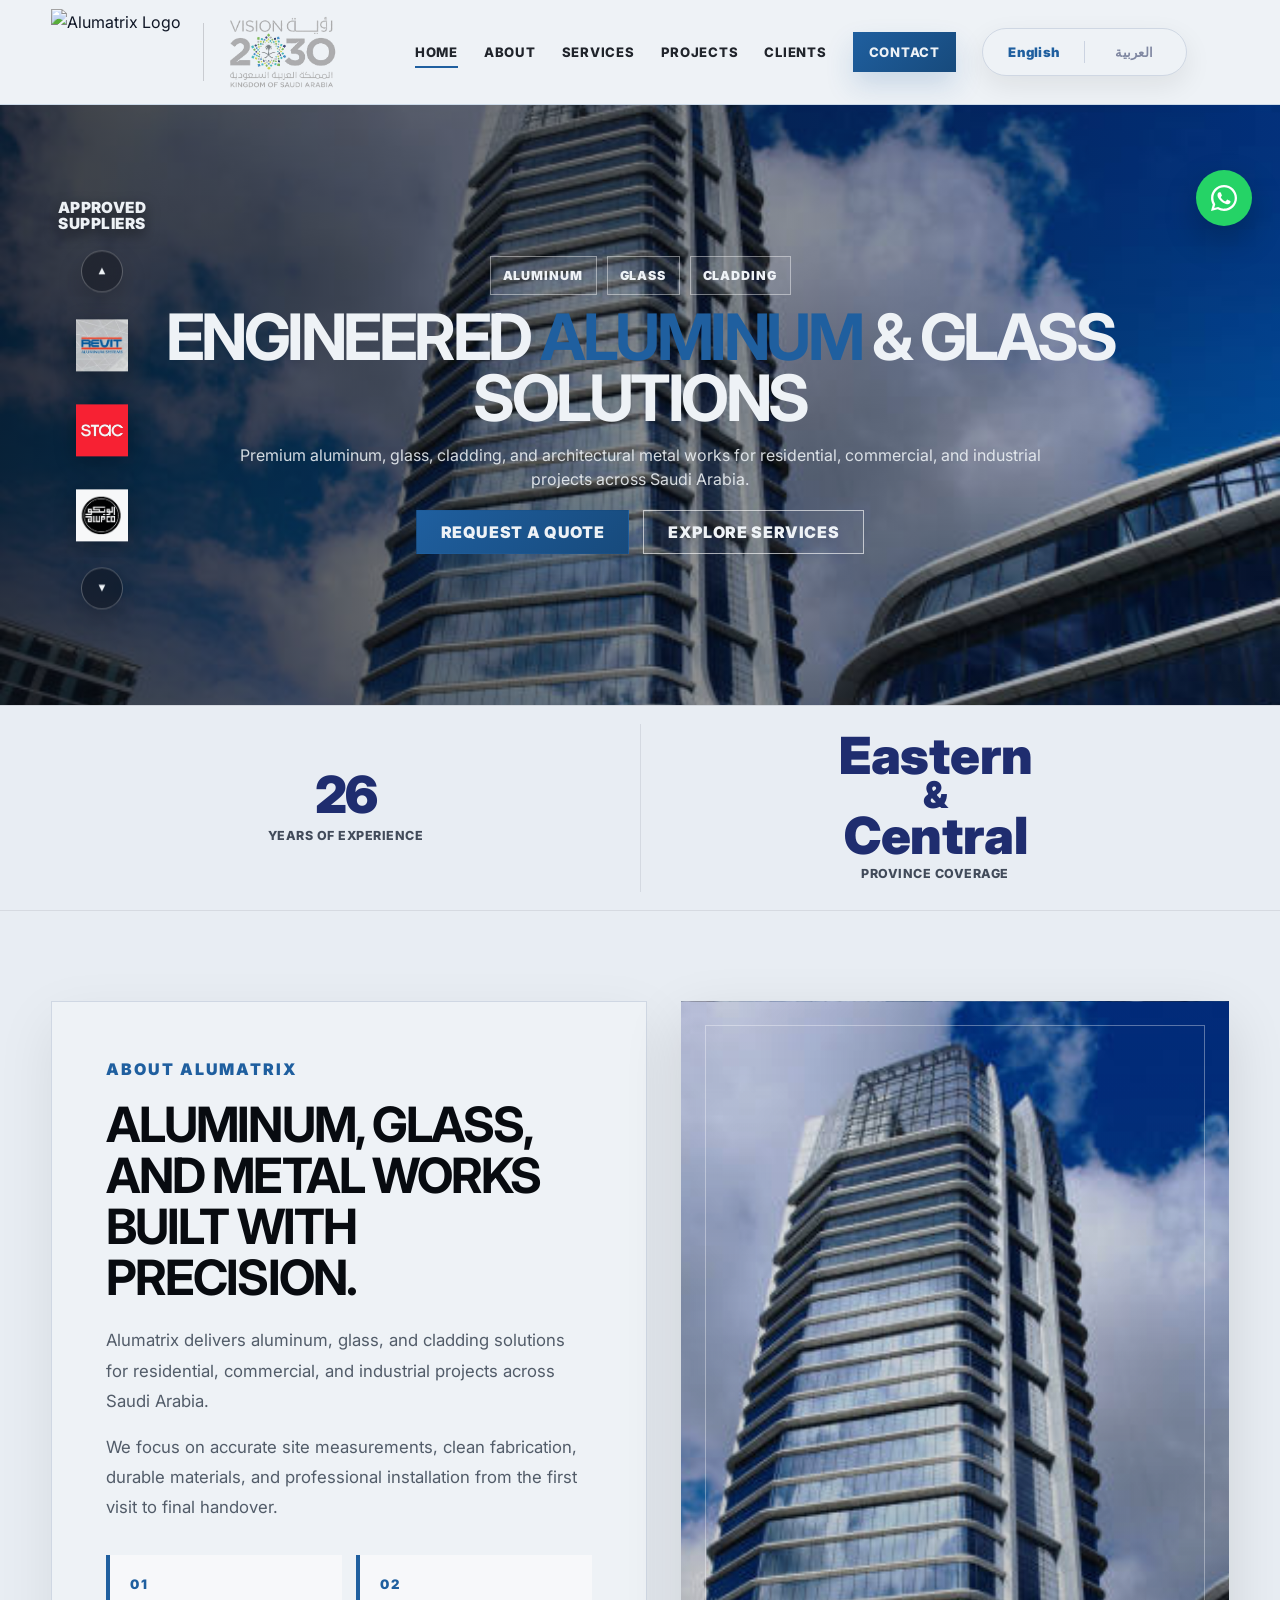
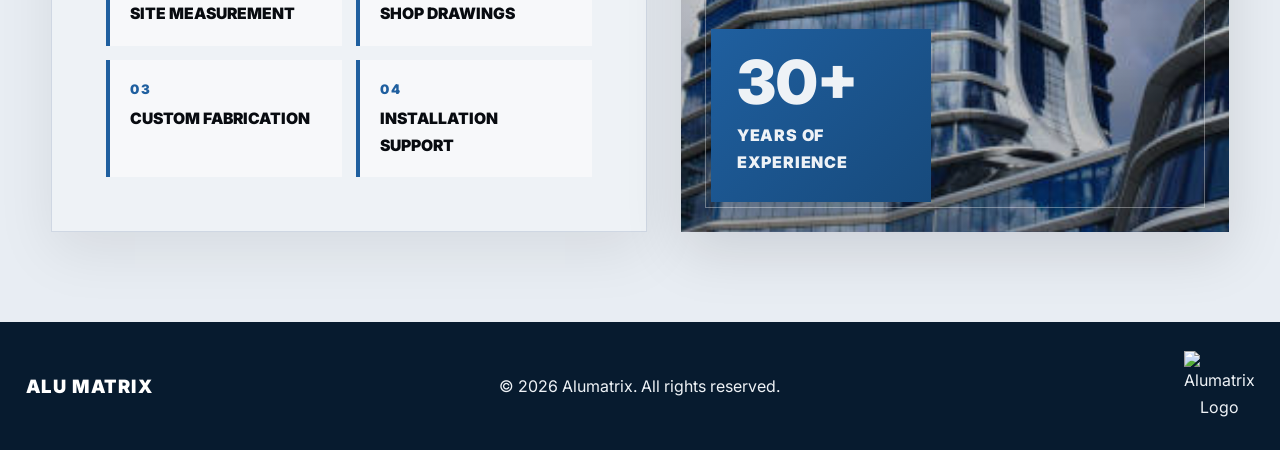
==== index.html @ 413191bf "Update index.html" ====
<!DOCTYPE html>
<html lang="en">
<head>
  <link rel="icon" type="image/png" href="images/favicon.png?v=2">
<link rel="shortcut icon" type="image/png" href="images/favicon.png?v=2">
  <meta charset="UTF-8">
  <meta name="viewport" content="width=device-width, initial-scale=1.0">

  <title>Alumatrix | Premium Aluminum, Glass & Cladding</title>
  <meta name="description" content="Premium aluminum, glass, cladding, facades, windows, and doors in Khobar, Saudi Arabia.">

  <link rel="preconnect" href="https://fonts.googleapis.com">
  <link rel="preconnect" href="https://fonts.gstatic.com" crossorigin>
  <link href="https://fonts.googleapis.com/css2?family=Cairo:wght@400;600;700;800;900&family=Inter:wght@400;500;600;700;800;900&display=swap" rel="stylesheet">
<link rel="icon" type="image/png" href="images/favicon.png">
<link rel="apple-touch-icon" href="images/favicon.png">
  <link rel="stylesheet" href="styles.css">
</head>

<body>


  <header class="site-header">
    <div class="container navbar">

      <a href="index.html" class="logo logo-pair" aria-label="Alumatrix Home">
        <img src="images/alumatrix-logo.png" alt="Alumatrix Logo" class="site-logo">
        <span class="logo-divider"></span>
        <img src="images/vision2030.png" alt="Saudi Vision 2030" class="vision-logo">
      </a>

      <div class="mobile-lang-center">
        <a href="index.html" class="mobile-lang active-mobile-lang">English</a>
        <span></span>
        <a href="ar.html" class="mobile-lang">العربية</a>
      </div>

      <input type="checkbox" id="nav-toggle" class="nav-toggle">

      <label for="nav-toggle" class="nav-toggle-label" aria-label="Open menu">
        <span></span>
        <span></span>
        <span></span>
      </label>

      <nav>
        <ul class="nav-links">
          <li><a class="active" href="#home">Home</a></li>
          <li><a href="#about">About</a></li>
          <li><a href="services.html">Services</a></li>
          <li><a href="projects.html">Projects</a></li>
          <li><a href="clients.html">Clients</a></li>
          <li><a class="nav-cta" href="contact.html">Contact</a></li>

          <li class="lang-toggle-item">
            <div class="lang-toggle" aria-label="Language switcher">
              <a href="index.html" class="lang-option active-lang">English</a>
              <span class="lang-divider"></span>
              <a href="ar.html" class="lang-option">العربية</a>
            </div>
          </li>
        </ul>
      </nav>

    </div>
  </header>

  <main>

    <section id="home" class="hero">
      <div class="container hero-inner">

        <div class="kicker">
          <span>Aluminum</span>
          <span>Glass</span>
          <span>Cladding</span>
        </div>

        <h1>Engineered <span>Aluminum</span> & Glass Solutions</h1>

        <p>
          Premium aluminum, glass, cladding, and architectural metal works for residential,
          commercial, and industrial projects across Saudi Arabia.
        </p>

        <div class="btn-row">
          <a class="btn btn-primary" href="contact.html">Request a Quote</a>
          <a class="btn btn-outline" href="services.html">Explore Services</a>
        </div>

      </div>

      <div class="hero-partners-vertical-left">

        <div class="hero-supplier-label">
          <span>APPROVED</span>
          <span class="supplier-red">SUPPLIERS</span>
        </div>

        <button class="hero-partner-arrow hero-partner-prev" type="button" aria-label="Previous suppliers"></button>

        <div class="hero-partner-window-vertical">
          <div class="hero-partner-track-vertical" id="heroPartnerTrackEn">

            <div class="hero-partner-card-vertical">
              <img src="images/partner-1.png" alt="Revit">
            </div>

            <div class="hero-partner-card-vertical">
              <img src="images/partner-2.png" alt="STAC">
            </div>

            <div class="hero-partner-card-vertical">
              <img src="images/partner-3.png" alt="ALUPCO">
            </div>

            <div class="hero-partner-card-vertical">
              <img src="images/alumatrix-logo.png" alt="Alumatrix">
            </div>
            <div class="hero-partner-card-vertical">
              <img src="images/alumatrix-logo.png" alt="Alumatrix">
            </div>

          </div>
        </div>

        <button class="hero-partner-arrow hero-partner-next" type="button" aria-label="Next suppliers"></button>

      </div>
    </section>

    <section class="home-stats" aria-label="Company experience and service coverage">
      <div class="container home-stats-grid">

        <div class="home-stat">
          <span class="home-stat-number" data-count-target="30">0</span>
          <p class="home-stat-title">Years of Experience</p>
        </div>

        <div class="home-stat">
          <span class="home-stat-number province-lines">
            <span class="flip-word" data-text="Eastern"></span>
            <span class="province-amp">&amp;</span>
            <span class="flip-word" data-text="Central"></span>
          </span>
          <p class="home-stat-title">Province Coverage</p>
        </div>

      </div>
    </section>

    <section id="about" class="about-company home-about-section">
      <div class="container about-premium">

        <div class="about-text-card">
          <small class="section-kicker">About Alumatrix</small>

          <h2>Aluminum, glass, and metal works built with precision.</h2>

          <p>
            Alumatrix delivers aluminum, glass, and cladding solutions
            for residential, commercial, and industrial projects across Saudi Arabia.
          </p>

          <p>
            We focus on accurate site measurements, clean fabrication, durable materials,
            and professional installation from the first visit to final handover.
          </p>

          <div class="about-mini-grid">

            <div>
              <strong>01</strong>
              <span>Site Measurement</span>
            </div>

            <div>
              <strong>02</strong>
              <span>Shop Drawings</span>
            </div>

            <div>
              <strong>03</strong>
              <span>Custom Fabrication</span>
            </div>

            <div>
              <strong>04</strong>
              <span>Installation Support</span>
            </div>

          </div>
        </div>

        <div class="about-image-clean">
          <div class="experience-box">
            <strong>30+</strong>
            <span>Years of Experience</span>
          </div>
        </div>

      </div>
    </section>

  </main>

  <footer class="footer">
  <div class="container footer-layout">
    <div class="footer-left-text">ALU MATRIX</div>

    <p class="footer-center-text">© <span id="year"></span> Alumatrix. All rights reserved.</p>

    <img src="images/alumatrix-logo-mark.png" alt="Alumatrix Logo" class="footer-right-logo">
  </div>
</footer>

  <script>
    document.getElementById("year").textContent = new Date().getFullYear();

    (function () {
      const counter = document.querySelector('[data-count-target="30"]');

      if (counter) {
        const target = 30;
        const duration = 3000;
        const frameRate = 1000 / 60;
        const totalFrames = Math.round(duration / frameRate);
        let frame = 0;

        const timer = setInterval(function () {
          frame++;

          const progress = frame / totalFrames;
          const eased = 1 - Math.pow(1 - progress, 3);
          const current = Math.min(target, Math.round(target * eased));

          counter.textContent = current;

          if (frame >= totalFrames) {
            clearInterval(timer);
            counter.textContent = target + "+";
          }
        }, frameRate);
      }

      const flipWords = document.querySelectorAll(".flip-word");

      flipWords.forEach(function (word, wordIndex) {
        const text = word.getAttribute("data-text");
        word.innerHTML = "";

        text.split("").forEach(function (letter, letterIndex) {
          const span = document.createElement("span");

          span.className = "flip-letter";
          span.textContent = letter;

          const delay = (wordIndex * 0.65) + (letterIndex * 0.12);
          span.style.animationDelay = delay + "s";

          word.appendChild(span);
        });
      });
    })();

    function setupHeroPartnersVertical(trackId) {
  const track = document.getElementById(trackId);
  if (!track) return;

  const wrapper = track.closest(".hero-partners-vertical-left");
  const prev = wrapper.querySelector(".hero-partner-prev");
  const next = wrapper.querySelector(".hero-partner-next");

  let autoTimer = null;

  function isPhoneSlider() {
    return window.matchMedia("(max-width: 1180px)").matches;
  }

  function moveNext() {
    const firstCard = track.querySelector(".hero-partner-card-vertical:first-child");

    if (firstCard) {
      track.appendChild(firstCard);
    }

    resetTrackPosition();
  }

  function movePrev() {
    const cards = track.querySelectorAll(".hero-partner-card-vertical");
    const lastCard = cards[cards.length - 1];

    if (lastCard) {
      track.insertBefore(lastCard, track.firstChild);
    }

    resetTrackPosition();
  }

  function resetTrackPosition() {
    if (isPhoneSlider()) {
      track.style.transform = "none";
      track.style.display = "flex";
      track.style.flexDirection = "row";
      track.style.gap = "0";
      track.style.direction = "ltr";
    } else {
      track.style.transform = "none";
      track.style.display = "block";
    }
  }

  if (next) {
    next.addEventListener("click", function () {
      moveNext();
      restartAutoSlide();
    });
  }

  if (prev) {
    prev.addEventListener("click", function () {
      movePrev();
      restartAutoSlide();
    });
  }

  function startAutoSlide() {
    stopAutoSlide();

    autoTimer = setInterval(function () {
      moveNext();
    }, 3000);
  }

  function stopAutoSlide() {
    if (autoTimer) {
      clearInterval(autoTimer);
      autoTimer = null;
    }
  }

  function restartAutoSlide() {
    startAutoSlide();
  }

  window.addEventListener("resize", resetTrackPosition);

  resetTrackPosition();
  startAutoSlide();
}

    setupHeroPartnersVertical("heroPartnerTrackEn");

    document.querySelectorAll('a[href^="#"]').forEach(function (link) {
      link.addEventListener("click", function () {
        const toggle = document.getElementById("nav-toggle");
        if (toggle) toggle.checked = false;
      });
    });

    // Alumatrix logo intro animation
    (function runAlumatrixIntro() {
      const SKIP_INTRO_AFTER_FIRST_VIEW = false; // Set to true later if you want to skip repeats in one browser session.
      const SESSION_KEY = "alumatrixIntroSeen";
      const overlay = document.getElementById("alumatrixIntro");
      const mark = overlay ? overlay.querySelector(".alumatrix-intro-mark") : null;
      const fullLogo = overlay ? overlay.querySelector(".alumatrix-intro-logo-full") : null;
      const leftPanel = overlay ? overlay.querySelector(".alumatrix-intro-panel-left") : null;
      const rightPanel = overlay ? overlay.querySelector(".alumatrix-intro-panel-right") : null;
      const navbarLogo = document.querySelector(".site-header .site-logo");
      const reducedMotion = window.matchMedia("(prefers-reduced-motion: reduce)").matches;
      let isFinished = false;

      function hasSeenIntro() {
        if (!SKIP_INTRO_AFTER_FIRST_VIEW) return false;

        try {
          return sessionStorage.getItem(SESSION_KEY) === "true";
        } catch (error) {
          return false;
        }
      }

      function saveSeenIntro() {
        if (!SKIP_INTRO_AFTER_FIRST_VIEW) return;

        try {
          sessionStorage.setItem(SESSION_KEY, "true");
        } catch (error) {
          // Storage is optional; the animation can still run without it.
        }
      }

      function hideIntro() {
        if (isFinished) return;
        isFinished = true;

        if (overlay) {
          overlay.classList.remove("is-active");
          overlay.classList.add("is-finished");
          overlay.style.opacity = "0";
          overlay.style.visibility = "hidden";
          overlay.style.pointerEvents = "none";
          overlay.setAttribute("aria-hidden", "true");
          overlay.hidden = true;
        }

        saveSeenIntro();
      }

      function imageReady(image) {
        if (!image) return Promise.resolve();
        if (image.complete && image.naturalWidth) return Promise.resolve();
        if (image.decode) return image.decode().catch(function () {});

        return new Promise(function (resolve) {
          image.addEventListener("load", resolve, { once: true });
          image.addEventListener("error", resolve, { once: true });
        });
      }

      function playIntro() {
        if (isFinished) return;

        const startRect = mark.getBoundingClientRect();
        const targetRect = navbarLogo.getBoundingClientRect();

        if (!startRect.width || !startRect.height || !targetRect.width || !targetRect.height) {
          hideIntro();
          return;
        }

        const startCenterX = startRect.left + startRect.width / 2;
        const startCenterY = startRect.top + startRect.height / 2;
        const targetCenterX = targetRect.left + targetRect.width / 2;
        const targetCenterY = targetRect.top + targetRect.height / 2;
        const moveX = targetCenterX - startCenterX;
        const moveY = targetCenterY - startCenterY;
        const endScale = Math.min(targetRect.width / startRect.width, targetRect.height / startRect.height);
        const panelSpread = window.matchMedia("(max-width: 640px)").matches
          ? 13
          : window.matchMedia("(max-width: 1180px)").matches
            ? 17
            : 24;

        const stageAnimation = mark.animate(
          [
            { opacity: 0, transform: "scale(1.04)" },
            { opacity: 1, transform: "scale(1.09)", offset: 0.18 },
            { opacity: 1, transform: "scale(1.04)", offset: 0.58 },
            { opacity: 1, transform: `translate(${moveX}px, ${moveY}px) scale(${endScale})` }
          ],
          {
            duration: 2850,
            easing: "cubic-bezier(0.16, 1, 0.3, 1)",
            fill: "forwards"
          }
        );

        const fullLogoAnimation = fullLogo.animate(
          [
            { opacity: 0 },
            { opacity: 1, offset: 0.2 },
            { opacity: 0.72, offset: 0.45 },
            { opacity: 1 }
          ],
          {
            duration: 1800,
            easing: "ease",
            fill: "forwards"
          }
        );

        const leftPanelAnimation = leftPanel.animate(
          [
            { opacity: 0, transform: "translateX(0)" },
            { opacity: 1, transform: "translateX(0)", offset: 0.16 },
            { opacity: 1, transform: `translateX(-${panelSpread}px)`, offset: 0.36 },
            { opacity: 0.92, transform: `translateX(-${Math.round(panelSpread * 0.35)}px)`, offset: 0.58 },
            { opacity: 0.82, transform: "translateX(0)", offset: 0.74 },
            { opacity: 0, transform: "translateX(0)" }
          ],
          {
            duration: 1900,
            easing: "cubic-bezier(0.16, 1, 0.3, 1)",
            fill: "forwards"
          }
        );

        const rightPanelAnimation = rightPanel.animate(
          [
            { opacity: 0, transform: "translateX(0)" },
            { opacity: 1, transform: "translateX(0)", offset: 0.16 },
            { opacity: 1, transform: `translateX(${panelSpread}px)`, offset: 0.36 },
            { opacity: 0.92, transform: `translateX(${Math.round(panelSpread * 0.35)}px)`, offset: 0.58 },
            { opacity: 0.82, transform: "translateX(0)", offset: 0.74 },
            { opacity: 0, transform: "translateX(0)" }
          ],
          {
            duration: 1900,
            easing: "cubic-bezier(0.16, 1, 0.3, 1)",
            fill: "forwards"
          }
        );

        const finishedAnimations = [
          stageAnimation,
          fullLogoAnimation,
          leftPanelAnimation,
          rightPanelAnimation
        ].map(function (animation) {
          return animation.finished || new Promise(function (resolve) {
            animation.onfinish = resolve;
          });
        });

        Promise.all(finishedAnimations).then(hideIntro).catch(hideIntro);
        setTimeout(hideIntro, 3600);
      }

      if (
        !overlay ||
        !mark ||
        !fullLogo ||
        !leftPanel ||
        !rightPanel ||
        !navbarLogo ||
        reducedMotion ||
        !mark.animate ||
        hasSeenIntro()
      ) {
        hideIntro();
        return;
      }

      overlay.hidden = false;
      overlay.setAttribute("aria-hidden", "false");
      overlay.classList.add("is-active");

      Promise.all([
        imageReady(fullLogo),
        imageReady(leftPanel),
        imageReady(rightPanel),
        imageReady(navbarLogo)
      ])
        .then(function () {
          requestAnimationFrame(playIntro);
        })
        .catch(hideIntro);
    })();
  </script>
<a
  class="whatsapp-float"
  href="https://wa.me/96171612169"
  target="_blank"
  rel="noopener"
  aria-label="Chat on WhatsApp"
>
  <svg viewBox="0 0 32 32" aria-hidden="true">
    <path d="M16.03 3C8.86 3 3.03 8.82 3.03 15.98c0 2.29.6 4.53 1.75 6.5L3 29l6.68-1.75a12.9 12.9 0 0 0 6.35 1.66h.01c7.16 0 12.98-5.82 12.98-12.98C29.02 8.82 23.19 3 16.03 3Zm0 23.72h-.01a10.7 10.7 0 0 1-5.45-1.49l-.39-.23-3.96 1.04 1.06-3.86-.25-.4a10.65 10.65 0 0 1-1.64-5.8c0-5.88 4.78-10.66 10.66-10.66 2.85 0 5.52 1.11 7.54 3.12a10.6 10.6 0 0 1 3.12 7.54c0 5.87-4.78 10.64-10.66 10.64Zm5.84-7.97c-.32-.16-1.9-.94-2.2-1.05-.29-.11-.5-.16-.72.16-.21.32-.83 1.05-1.02 1.27-.19.21-.37.24-.69.08-.32-.16-1.35-.5-2.57-1.58-.95-.85-1.59-1.9-1.78-2.22-.19-.32-.02-.49.14-.65.15-.14.32-.37.48-.56.16-.19.21-.32.32-.53.11-.21.05-.4-.03-.56-.08-.16-.72-1.74-.99-2.38-.26-.62-.53-.54-.72-.55h-.61c-.21 0-.56.08-.85.4-.29.32-1.12 1.09-1.12 2.65s1.15 3.08 1.31 3.29c.16.21 2.25 3.44 5.45 4.83.76.33 1.35.53 1.81.68.76.24 1.45.21 2 .13.61-.09 1.9-.78 2.17-1.53.27-.75.27-1.4.19-1.53-.08-.13-.29-.21-.61-.37Z"/>
  </svg>
</a>
</body>
</html>
---- styles.css ----
:root {
  --black: #080b10;
  --ink: #111827;
  --muted: #667085;
  --line: #cfd7e3;
  --soft: #e8edf3;
  --white: #eef2f6;
  --red: #1f5f9f;
  --red-dark: #174a7c;
  --shadow: 0 24px 70px rgba(8, 11, 16, 0.12);
}

* {
  box-sizing: border-box;
  margin: 0;
  padding: 0;
}

html {
  scroll-behavior: smooth;
}

body {
  background: var(--white);
  color: var(--ink);
  font-family: "Inter", Arial, sans-serif;
  line-height: 1.7;
}

body.rtl {
  direction: rtl;
  text-align: right;
  font-family: "Cairo", Arial, sans-serif;
}

a {
  color: inherit;
  text-decoration: none;
}

img {
  display: block;
  max-width: 100%;
}

.container {
  width: min(1180px, 92%);
  margin: 0 auto;
}



.site-header {
  position: sticky;
  top: 0;
  z-index: 1000;
  background: rgba(238, 242, 246, 0.96);
  backdrop-filter: blur(14px);
  border-bottom: 1px solid rgba(8, 11, 16, 0.08);
}

.navbar {
  min-height: 104px;
  display: flex;
  align-items: center;
  justify-content: space-between;
  gap: 28px;
}

.logo {
  display: flex;
  align-items: center;
  flex: 0 0 auto;
}

.logo-pair {
  gap: 18px;
}

.logo-divider {
  width: 1px;
  height: 58px;
  background: rgba(8, 11, 16, 0.16);
}

.site-logo {
  height: 88px;
  width: auto;
  object-fit: contain;
}

.vision-logo {
  height: 82px;
  width: auto;
  object-fit: contain;
  opacity: 0.94;
}

.nav-links {
  list-style: none;
  display: flex;
  align-items: center;
  gap: 24px;
  font-size: 0.84rem;
  font-weight: 800;
  letter-spacing: 0.055em;
  text-transform: uppercase;
}

body.rtl .nav-links {
  font-size: 0.95rem;
  letter-spacing: 0;
}

.nav-links a {
  position: relative;
  color: #20242b;
  padding: 10px 0;
}

.nav-links a::after {
  content: "";
  position: absolute;
  right: 0;
  bottom: 2px;
  height: 2px;
  width: 0;
  background: var(--red);
  transition: 0.22s ease;
}

.nav-links a:hover::after,
.nav-links a.active::after {
  width: 100%;
  left: 0;
  right: auto;
}

.nav-cta {
  background: var(--red);
  color: var(--white) !important;
  padding: 12px 18px !important;
  box-shadow: 0 14px 28px rgba(31, 95, 159, 0.18);
}

.nav-cta::after {
  display: none;
}

/* Hero */
.hero {
  min-height: calc(100vh - 104px);
  display: flex;
  align-items: center;
  color: var(--white);
  background-image:
    linear-gradient(90deg, rgba(8, 11, 16, 0.78), rgba(8, 11, 16, 0.18)),
    url("images/hero-clean.jpg");
  background-size: cover;
  background-position: center center;
  background-repeat: no-repeat;
}

body.rtl .hero {
  background-image:
    linear-gradient(270deg, rgba(8, 11, 16, 0.78), rgba(8, 11, 16, 0.18)),
    url("images/hero-clean.jpg");
}

.hero-inner {
  max-width: 770px;
  padding: 64px 0;
}

.kicker {
  display: inline-flex;
  gap: 10px;
  flex-wrap: wrap;
  margin-bottom: 24px;
}

.kicker span {
  border: 1px solid rgba(255, 255, 255, 0.42);
  background: rgba(255, 255, 255, 0.06);
  padding: 8px 12px;
  font-size: 0.78rem;
  font-weight: 900;
  letter-spacing: 0.08em;
  text-transform: uppercase;
}

body.rtl .kicker span {
  font-size: 0.9rem;
  letter-spacing: 0;
}

.hero h1 {
  font-size: clamp(2.8rem, 6.5vw, 6.1rem);
  line-height: 0.95;
  letter-spacing: -0.055em;
  text-transform: uppercase;
  margin-bottom: 24px;
}

body.rtl .hero h1 {
  letter-spacing: 0;
  line-height: 1.12;
}

.hero h1 span {
  color: #2f80c9;
}

.hero p {
  max-width: 680px;
  margin-bottom: 34px;
  color: rgba(238, 242, 246, 0.88);
  font-size: 1.14rem;
}

.btn-row {
  display: flex;
  flex-wrap: wrap;
  gap: 14px;
}

.btn {
  display: inline-flex;
  min-height: 52px;
  align-items: center;
  justify-content: center;
  padding: 0 24px;
  border: 1px solid transparent;
  font-weight: 900;
  text-transform: uppercase;
  letter-spacing: 0.04em;
  transition: 0.22s ease;
}

body.rtl .btn {
  letter-spacing: 0;
}

.btn-primary {
  background: var(--red);
  color: var(--white);
  box-shadow: 0 18px 38px rgba(31, 95, 159, 0.25);
}

.btn-primary:hover {
  background: var(--red-dark);
  transform: translateY(-2px);
}

.btn-outline {
  border-color: rgba(255, 255, 255, 0.62);
  background: rgba(255, 255, 255, 0.04);
  color: var(--white);
}

.btn-outline:hover {
  background: var(--white);
  color: var(--black);
}

/* Page Hero */
.page-hero {
  padding: 92px 0;
  background:
    linear-gradient(90deg, rgba(8, 11, 16, 0.88), rgba(8, 11, 16, 0.52)),
    url("images/hero-clean.jpg");
  background-size: cover;
  background-position: center;
  color: var(--white);
}

body.rtl .page-hero {
  background:
    linear-gradient(270deg, rgba(8, 11, 16, 0.88), rgba(8, 11, 16, 0.52)),
    url("images/hero-clean.jpg");
  background-size: cover;
  background-position: center;
}

.page-hero h1 {
  font-size: clamp(2.5rem, 5vw, 4.7rem);
  line-height: 1.05;
  text-transform: uppercase;
}

body.rtl .page-hero h1 {
  text-transform: none;
}

.page-hero p {
  max-width: 780px;
  margin-top: 16px;
  color: rgba(255, 255, 255, 0.84);
  font-size: 1.1rem;
}

/* Sections */
section {
  padding: 88px 0;
}

.section-title {
  max-width: 840px;
  margin: 0 auto 48px;
  text-align: center;
}

.section-title small {
  color: var(--red);
  font-size: 1.25rem;
  font-weight: 900;
  letter-spacing: 0.12em;
  text-transform: uppercase;
}

body.rtl .section-title small {
  letter-spacing: 0;
}

.section-title h2 {
  margin-top: 10px;
  color: var(--black);
  font-size: clamp(2rem, 4vw, 3.45rem);
  line-height: 1.08;
  text-transform: uppercase;
}

body.rtl .section-title h2 {
  line-height: 1.22;
  text-transform: none;
}

.section-title p {
  margin-top: 16px;
  color: var(--muted);
  font-size: 1.05rem;
}

.split {
  display: grid;
  grid-template-columns: 0.95fr 1.05fr;
  gap: 54px;
  align-items: center;
}

.image-panel {
  min-height: 500px;
  position: relative;
  background:
    linear-gradient(rgba(8, 11, 16, 0.05), rgba(8, 11, 16, 0.18)),
    url("https://images.unsplash.com/photo-1504917595217-d4dc5ebe6122?auto=format&fit=crop&w=1400&q=80") center/cover;
  box-shadow: var(--shadow);
}

.badge-panel {
  position: absolute;
  bottom: 28px;
  left: 28px;
  max-width: 260px;
  padding: 24px 28px;
  background: var(--red);
  color: var(--white);
}

body.rtl .badge-panel {
  left: auto;
  right: 28px;
}

.badge-panel strong {
  display: block;
  font-size: 2.8rem;
  line-height: 0.9;
}

.content-block h3 {
  margin-bottom: 20px;
  color: var(--black);
  font-size: clamp(1.9rem, 3vw, 2.6rem);
  line-height: 1.15;
  text-transform: uppercase;
}

body.rtl .content-block h3 {
  line-height: 1.3;
  text-transform: none;
}

.content-block p {
  margin-bottom: 16px;
  color: #545d6a;
}

.check-grid {
  display: grid;
  grid-template-columns: repeat(2, 1fr);
  gap: 14px;
  margin-top: 28px;
}

.check-item {
  border-left: 4px solid var(--red);
  background: var(--soft);
  padding: 16px;
  font-weight: 900;
}

body.rtl .check-item {
  border-left: none;
  border-right: 4px solid var(--red);
}

.gray {
  background: var(--soft);
}

.card-grid {
  display: grid;
  grid-template-columns: repeat(3, 1fr);
  gap: 26px;
}

.service-card,
.project-card,
.info-card {
  min-height: 260px;
  border: 1px solid var(--line);
  background: var(--white);
  padding: 32px;
  box-shadow: 0 10px 35px rgba(8, 11, 16, 0.04);
  transition: 0.22s ease;
}

.service-card:hover,
.project-card:hover,
.info-card:hover {
  transform: translateY(-6px);
  box-shadow: var(--shadow);
}

.service-number {
  color: var(--red);
  font-size: 0.82rem;
  font-weight: 900;
  letter-spacing: 0.12em;
}

.service-card h3,
.info-card h3 {
  margin: 16px 0 12px;
  color: var(--black);
  font-size: 1.25rem;
  text-transform: uppercase;
}

body.rtl .service-card h3,
body.rtl .info-card h3 {
  text-transform: none;
}

.service-card p,
.info-card p {
  color: var(--muted);
}

.dark {
  background: var(--black);
  color: var(--white);
}

.dark .section-title h2,
.dark .section-title p {
  color: var(--white);
}

.process-grid {
  display: grid;
  grid-template-columns: repeat(4, 1fr);
  gap: 1px;
  background: rgba(255, 255, 255, 0.18);
}

.process-item {
  min-height: 190px;
  background: #121821;
  padding: 34px 26px;
}

.process-item strong {
  display: block;
  margin-bottom: 12px;
  color: #2f80c9;
  font-size: 2rem;
}

.process-item h3 {
  margin-bottom: 8px;
}

.process-item p {
  color: rgba(255, 255, 255, 0.72);
  font-size: 0.95rem;
}

.project-grid {
  display: grid;
  grid-template-columns: repeat(3, 1fr);
  gap: 24px;
}

.project-card {
  min-height: 360px;
  padding: 0;
  overflow: hidden;
  position: relative;
  display: flex;
  align-items: flex-end;
  color: var(--white);
}

.project-card::before {
  content: "";
  position: absolute;
  inset: 0;
  z-index: 1;
  background: linear-gradient(to top, rgba(8, 11, 16, 0.86), rgba(8, 11, 16, 0.12));
}

.project-card.one {
  background: url("https://images.unsplash.com/photo-1494526585095-c41746248156?auto=format&fit=crop&w=900&q=80") center/cover;
}

.project-card.two {
  background: url("https://images.unsplash.com/photo-1518005020951-eccb494ad742?auto=format&fit=crop&w=900&q=80") center/cover;
}

.project-card.three {
  background: url("https://images.unsplash.com/photo-1497366754035-f200968a6e72?auto=format&fit=crop&w=900&q=80") center/cover;
}

.project-card div {
  position: relative;
  z-index: 2;
  padding: 28px;
}

.project-card h3 {
  margin-bottom: 8px;
  font-size: 1.35rem;
  text-transform: uppercase;
}

body.rtl .project-card h3 {
  text-transform: none;
}

.client-strip {
  border-top: 1px solid var(--line);
  border-bottom: 1px solid var(--line);
  background: var(--soft);
  padding: 44px 0;
}

.client-grid {
  display: grid;
  grid-template-columns: repeat(5, 1fr);
  gap: 16px;
  text-align: center;
}

.client-grid div {
  border: 1px solid var(--line);
  background: var(--white);
  padding: 20px 12px;
  color: #4b5563;
  font-weight: 900;
  text-transform: uppercase;
}

body.rtl .client-grid div {
  text-transform: none;
}

.contact-grid {
  display: grid;
  grid-template-columns: 0.9fr 1.1fr;
  gap: 42px;
  align-items: stretch;
}

.contact-panel {
  background: var(--black);
  color: var(--white);
  padding: 42px;
}

.contact-panel h2 {
  margin-bottom: 18px;
  font-size: clamp(2rem, 4vw, 3rem);
  line-height: 1.1;
  text-transform: uppercase;
}

body.rtl .contact-panel h2 {
  line-height: 1.25;
  text-transform: none;
}

.contact-panel p {
  margin-bottom: 24px;
  color: rgba(255, 255, 255, 0.72);
}

.contact-line {
  border-top: 1px solid rgba(255, 255, 255, 0.16);
  padding: 16px 0;
  font-weight: 800;
}

.contact-line a {
  color: var(--white);
  text-decoration: underline;
}

form {
  display: grid;
  gap: 16px;
  border: 1px solid var(--line);
  background: var(--soft);
  padding: 38px;
}

input,
textarea {
  width: 100%;
  border: 1px solid #d7dbe1;
  background: var(--white);
  padding: 15px 16px;
  font: inherit;
  outline: none;
}

input:focus,
textarea:focus {
  border-color: var(--red);
}

textarea {
  min-height: 150px;
  resize: vertical;
}

body.rtl input,
body.rtl textarea {
  direction: rtl;
  text-align: right;
}

.footer {
  background: var(--black);
  color: rgba(255, 255, 255, 0.72);
  text-align: center;
  padding: 28px 0;
}

/* Home Stats */
.home-stats {
  border-top: 1px solid rgba(8, 11, 16, 0.08);
  border-bottom: 1px solid rgba(8, 11, 16, 0.08);
  background: #f3f5f8;
  padding: 64px 0;
}

.home-stats-grid {
  display: grid;
  grid-template-columns: 1fr 1fr;
  align-items: center;
  text-align: center;
}

.home-stat {
  padding: 14px 32px;
}

.home-stat + .home-stat {
  border-left: 1px solid #d4d9e1;
}

body.rtl .home-stat + .home-stat {
  border-left: none;
  border-right: 1px solid #d4d9e1;
}

.home-stat-number {
  display: block;
  margin-bottom: 12px;
  color: #1f2d6f;
  font-size: clamp(3rem, 6vw, 5rem);
  font-weight: 900;
  line-height: 1;
  letter-spacing: -0.04em;
}

.home-stat-title {
  color: #424b5a;
  font-size: 1.05rem;
  font-weight: 800;
  letter-spacing: 0.04em;
  text-transform: uppercase;
}

body.rtl .home-stat-title {
  font-size: 1.15rem;
  letter-spacing: 0;
  text-transform: none;
}

.flip-text {
  display: inline-flex;
  justify-content: center;
  gap: 2px;
  perspective: 900px;
}

.flip-letter {
  display: inline-block;
  transform: rotateX(180deg);
  opacity: 0;
  animation: flipLetter 0.9s ease forwards;
}

.flip-space {
  display: inline-block;
  width: 0.35em;
}

@keyframes flipLetter {
  0% {
    transform: rotateX(180deg);
    opacity: 0;
  }

  100% {
    transform: rotateX(0deg);
    opacity: 1;
  }
}

/* Responsive */
@media (max-width: 980px) {
  .navbar {
    min-height: auto;
    padding: 16px 0;
    align-items: flex-start;
  }

  .site-logo {
    height: 76px;
  }

  .vision-logo {
    height: 68px;
  }

  .nav-links {
    flex-wrap: wrap;
    justify-content: flex-end;
    gap: 12px 18px;
    font-size: 0.78rem;
  }

  body.rtl .nav-links {
    justify-content: flex-start;
  }

  .split,
  .contact-grid {
    grid-template-columns: 1fr;
  }

  .card-grid,
  .project-grid {
    grid-template-columns: repeat(2, 1fr);
  }

  .process-grid,
  .client-grid {
    grid-template-columns: repeat(2, 1fr);
  }
}

@media (max-width: 1180px) {
  .topbar .container {
    display: block;
  }

  .topbar span {
    display: block;
    margin: 3px 0;
  }

  .navbar {
    display: block;
  }

  .logo {
    margin-bottom: 14px;
  }

  .logo-pair {
    gap: 10px;
  }

  .logo-divider {
    height: 42px;
  }

  .site-logo {
    height: 62px;
  }

  .vision-logo {
    height: 58px;
  }

  .nav-links {
    align-items: flex-start;
    justify-content: flex-start;
    gap: 10px 14px;
    font-size: 0.74rem;
  }

  .nav-cta {
    padding: 9px 12px !important;
  }

  .hero {
    min-height: 430px;
    background-position: center center;
  }

  .hero-inner {
    padding: 48px 0;
  }

  .hero h1 {
    font-size: clamp(2.4rem, 12vw, 4rem);
  }

  section {
    padding: 70px 0;
  }

  .card-grid,
  .project-grid,
  .process-grid,
  .client-grid,
  .check-grid,
  .home-stats-grid {
    grid-template-columns: 1fr;
  }

  .home-stat + .home-stat {
    border-left: none;
    border-top: 1px solid #d4d9e1;
  }

  body.rtl .home-stat + .home-stat {
    border-right: none;
    border-top: 1px solid #d4d9e1;
  }

  .image-panel {
    min-height: 360px;
  }

  .btn {
    width: 100%;
  }
}


/* =============================
   HARD MOBILE WIDTH FIX
   Stops wide text/logo/navbar from forcing horizontal overflow
============================= */
html,
body {
  width: 100%;
  max-width: 100%;
  overflow-x: hidden;
}

*,
*::before,
*::after {
  box-sizing: border-box;
}

img,
video,
iframe {
  max-width: 100%;
}

@media (max-width: 1180px) {
  body {
    width: 100%;
    overflow-x: hidden;
  }

  .topbar,
  .site-header,
  main,
  section,
  .hero,
  .home-stats,
  .footer {
    width: 100%;
    max-width: 100%;
    overflow-x: hidden;
  }

  .container {
    width: 100%;
    max-width: 100%;
    padding-left: 18px;
    padding-right: 18px;
    margin-left: auto;
    margin-right: auto;
  }

  .navbar {
    width: 100%;
    display: block;
  }

  .logo-pair {
    width: 100%;
    justify-content: flex-start;
    gap: 10px;
  }

  .site-logo {
    height: 58px;
  }

  .vision-logo {
    height: 52px;
    max-width: 130px;
  }

  .nav-links {
    width: 100%;
    max-width: 100%;
    display: flex;
    flex-wrap: wrap;
    justify-content: flex-start;
    gap: 8px 13px;
    font-size: 0.72rem;
  }

  .hero {
    min-height: calc(100vh - 120px);
    background-size: cover;
    background-position: center center;
  }

  .hero-inner {
    width: 100%;
    max-width: 100%;
    padding: 52px 0;
  }

  .hero h1 {
    max-width: 100%;
    font-size: clamp(2.15rem, 11vw, 3.6rem);
    line-height: 1;
    word-break: normal;
  }

  .hero p {
    max-width: 100%;
    font-size: 1rem;
  }

  .btn-row,
  .btn {
    width: 100%;
  }

  .home-stats-grid {
    width: 100%;
    max-width: 100%;
    grid-template-columns: 1fr;
  }

  .home-stat {
    width: 100%;
    max-width: 100%;
    overflow: hidden;
    padding-left: 12px;
    padding-right: 12px;
  }

  .home-stat-number {
    max-width: 100%;
    font-size: clamp(2.7rem, 12vw, 4rem);
    line-height: 1.05;
  }

  .flip-text {
    display: flex;
    width: 100%;
    max-width: 100%;
    flex-wrap: wrap;
    justify-content: center;
    gap: 1px;
    white-space: normal;
    overflow-wrap: anywhere;
  }

  .flip-letter {
    flex: 0 0 auto;
  }

  .home-stat-title {
    font-size: 0.92rem;
  }
}


/* =============================
   Mobile Hamburger Navigation
============================= */

.nav-toggle {
  display: none;
}

.nav-toggle-label {
  display: none;
}

@media (max-width: 1180px) {
  .navbar {
    position: relative;
    display: flex;
    align-items: center;
    justify-content: space-between;
    min-height: 92px;
    padding: 12px 0;
  }

  .logo {
    margin-bottom: 0;
  }

  .logo-pair {
    width: auto;
    max-width: calc(100% - 70px);
    justify-content: flex-start;
  }

  .site-logo {
    height: 54px;
  }

  .vision-logo {
    height: 48px;
    max-width: 116px;
  }

  .logo-divider {
    height: 40px;
  }

  .nav-toggle {
    display: none;
  }

  .nav-toggle-label {
    width: 46px;
    height: 42px;
    display: inline-flex;
    flex-direction: column;
    align-items: center;
    justify-content: center;
    gap: 6px;
    border: 1px solid rgba(8, 11, 16, 0.16);
    border-radius: 8px;
    cursor: pointer;
    background: #eef2f6;
    flex: 0 0 auto;
  }

  .nav-toggle-label span {
    width: 22px;
    height: 2px;
    display: block;
    background: var(--black);
    transition: 0.25s ease;
  }

  .nav-links {
    position: absolute;
    top: calc(100% + 1px);
    left: 0;
    right: 0;
    z-index: 999;
    width: 100%;
    max-width: 100%;
    display: none;
    flex-direction: column;
    align-items: stretch;
    gap: 0;
    padding: 12px 18px 18px;
    background: #eef2f6;
    border-top: 1px solid rgba(8, 11, 16, 0.08);
    box-shadow: 0 20px 40px rgba(8, 11, 16, 0.14);
  }

  .nav-links li {
    width: 100%;
  }

  .nav-links a {
    width: 100%;
    display: block;
    padding: 13px 0;
    border-bottom: 1px solid rgba(8, 11, 16, 0.08);
    font-size: 0.88rem;
  }

  .nav-links a::after {
    display: none;
  }

  .nav-links .nav-cta {
    margin-top: 12px;
    text-align: center;
    border-bottom: none;
  }

  .nav-toggle:checked ~ nav .nav-links {
    display: flex;
  }

  .nav-toggle:checked + .nav-toggle-label span:nth-child(1) {
    transform: translateY(8px) rotate(45deg);
  }

  .nav-toggle:checked + .nav-toggle-label span:nth-child(2) {
    opacity: 0;
  }

  .nav-toggle:checked + .nav-toggle-label span:nth-child(3) {
    transform: translateY(-8px) rotate(-45deg);
  }
}


/* =============================
   Language Toggle + Inline Mobile Menu
============================= */

.lang-toggle {
  display: inline-flex;
  align-items: center;
  justify-content: center;
  gap: 14px;
  min-width: 190px;
  padding: 12px 22px;
  border: 1px solid #d9deea;
  border-radius: 999px;
  background: #eef2f6;
  box-shadow: 0 10px 28px rgba(8, 11, 16, 0.08);
  color: #8088a2 !important;
  font-size: 0.9rem;
  font-weight: 900;
  letter-spacing: 0.02em;
  white-space: nowrap;
}

.lang-toggle::after {
  display: none !important;
}

.lang-toggle .lang-current {
  color: #0ea5d8;
}

.lang-toggle .lang-divider {
  width: 1px;
  height: 20px;
  flex: 0 0 1px;
  background: #cbd3e1;
}

.lang-toggle .lang-other {
  color: #8088a2;
}
.lang-toggle::after {
  display: none !important;
}

.lang-toggle .lang-current {
  color: #0ea5d8;
}

.lang-toggle .lang-divider {
  width: 1px;
  height: 18px;
  background: #cbd3e1;
}

.lang-toggle .lang-other {
  color: #8088a2;
}

@media (max-width: 1180px) {
  .navbar {
    display: flex;
    flex-wrap: wrap;
    align-items: center;
  }

  .logo-pair {
    flex: 1 1 auto;
  }

  .nav-toggle-label {
    margin-left: auto;
  }

  body.rtl .nav-toggle-label {
    margin-left: 0;
    margin-right: auto;
  }

  /* The menu opens inside the page, not floating over it */
  .nav-links {
    position: static !important;
    width: 100%;
    flex: 0 0 100%;
    display: none;
    margin-top: 14px;
    padding: 14px 0 0;
    background: transparent;
    border-top: 1px solid rgba(8, 11, 16, 0.08);
    box-shadow: none;
  }

  .nav-toggle:checked ~ nav {
    width: 100%;
    flex: 0 0 100%;
  }

  .nav-toggle:checked ~ nav .nav-links {
    display: flex;
  }

  .nav-links li {
    width: 100%;
  }

  .nav-links a {
    border-bottom: 1px solid rgba(8, 11, 16, 0.08);
  }

  .nav-links li.lang-toggle-item {
    display: flex;
    justify-content: center;
    padding: 12px 0 4px;
  }

  .nav-links li.lang-toggle-item a {
    width: auto;
    border-bottom: none;
  }

  .lang-toggle {
    min-width: 180px;
    justify-content: center;
    padding: 10px 18px;
  }
}
/* =============================
   Clean Language Toggle + Mobile Menu
   Paste this at the VERY BOTTOM of styles.css
============================= */

.lang-toggle {
  width: 220px;
  min-width: 220px;
  height: 56px;
  display: inline-flex !important;
  align-items: center;
  justify-content: center;
  gap: 0;
  padding: 0 18px !important;
  border: 1px solid #d9deea;
  border-radius: 999px;
  background: #eef2f6;
  box-shadow: 0 10px 28px rgba(8, 11, 16, 0.08);
  color: #8088a2 !important;
  font-size: 0.9rem;
  font-weight: 900;
  letter-spacing: 0.03em;
  white-space: nowrap;
  text-transform: none;
}

.lang-toggle::after {
  display: none !important;
}

.lang-toggle .lang-other,
.lang-toggle .lang-current {
  flex: 1;
  display: inline-flex;
  align-items: center;
  justify-content: center;
  line-height: 1;
}

.lang-toggle .lang-other {
  color: #8088a2;
}

.lang-toggle .lang-current {
  color: #0ea5d8;
}

.lang-toggle .lang-divider {
  width: 1px;
  height: 22px;
  flex: 0 0 1px;
  background: #cbd3e1;
  margin: 0 12px;
}

/* Mobile menu opens inside the page */
@media (max-width: 1180px) {
  .navbar {
    display: flex;
    flex-wrap: wrap;
    align-items: center;
  }

  .logo-pair {
    flex: 1 1 auto;
    max-width: calc(100% - 70px);
  }

  .nav-toggle-label {
    margin-left: auto;
  }

  body.rtl .nav-toggle-label {
    margin-left: 0;
    margin-right: auto;
  }

  .nav-links {
    position: static !important;
    width: 100%;
    flex: 0 0 100%;
    display: none;
    margin-top: 14px;
    padding: 14px 0 0;
    background: transparent;
    border-top: 1px solid rgba(8, 11, 16, 0.08);
    box-shadow: none;
  }

  .nav-toggle:checked ~ nav {
    width: 100%;
    flex: 0 0 100%;
  }

  .nav-toggle:checked ~ nav .nav-links {
    display: flex;
  }

  .nav-links li {
    width: 100%;
  }

  .nav-links a {
    width: 100%;
    display: block;
    padding: 13px 0;
    border-bottom: 1px solid rgba(8, 11, 16, 0.08);
  }

  .nav-links li.lang-toggle-item {
    display: flex;
    justify-content: center;
    padding: 16px 0 8px;
  }

  .nav-links li.lang-toggle-item a {
    width: 220px;
    border-bottom: none;
  }

  .lang-toggle {
    width: 220px;
    min-width: 220px;
    max-width: 220px;
    height: 56px;
    padding: 0 18px !important;
  }
}
/* =============================
   Final Mobile Menu Alignment Fix
============================= */

@media (max-width: 1180px) {
  .nav-links {
    padding-left: 26px !important;
    padding-right: 18px !important;
  }

  .nav-links li {
    text-align: left;
  }

  .nav-links a {
    text-align: left;
    padding-left: 6px;
  }

  .nav-links .nav-cta {
    text-align: center;
  }

  .nav-links li.lang-toggle-item {
    justify-content: flex-start;
    padding-left: 6px;
  }

  .lang-toggle {
    margin-left: 0;
  }
}
/* =============================
   Final Language Toggle + Province Text Fix
============================= */

.lang-toggle {
  width: 220px;
  height: 56px;
  display: inline-flex !important;
  align-items: center;
  justify-content: center;
  padding: 0 18px !important;
  border: 1px solid #d9deea;
  border-radius: 999px;
  background: #eef2f6;
  box-shadow: 0 10px 28px rgba(8, 11, 16, 0.08);
}

.lang-toggle::after {
  display: none !important;
}

.lang-option {
  flex: 1;
  display: inline-flex !important;
  align-items: center;
  justify-content: center;
  border-bottom: none !important;
  color: #8088a2 !important;
  font-size: 0.9rem;
  font-weight: 900;
  text-transform: none;
  letter-spacing: 0.02em;
  white-space: nowrap;
}

.lang-option::after {
  display: none !important;
}

.lang-option.active-lang {
  color: #0ea5d8 !important;
}

.lang-divider {
  width: 1px;
  height: 22px;
  flex: 0 0 1px;
  background: #cbd3e1;
  margin: 0 12px;
}

.province-lines {
  display: flex;
  flex-direction: column;
  align-items: center;
  justify-content: center;
  gap: 8px;
  line-height: 0.9;
  white-space: nowrap;
  text-align: center;
}

.flip-word {
  display: inline-flex;
  justify-content: center;
  gap: 2px;
  white-space: nowrap;
}

.province-amp {
  display: block;
  font-size: 0.72em;
  line-height: 0.8;
  text-align: center;
}

@media (max-width: 1180px) {
  .nav-links li.lang-toggle-item {
    display: flex !important;
    justify-content: center !important;
    align-items: center;
    width: 100%;
    padding: 18px 0 10px !important;
  }

  .nav-links li.lang-toggle-item .lang-toggle {
    margin-left: auto;
    margin-right: auto;
  }

  .province-lines {
    font-size: clamp(2.4rem, 11vw, 3.6rem);
    gap: 7px;
  }

  .province-amp {
    font-size: 0.68em;
  }

  .home-stat-title {
    margin-top: 14px;
  }
}
@media (max-width: 1180px) {
  body.rtl .nav-toggle-label {
    margin-right: auto;
    margin-left: 0;
  }

  body.rtl .nav-links {
    text-align: right;
    padding-right: 26px !important;
    padding-left: 18px !important;
  }

  body.rtl .nav-links li {
    text-align: right;
  }

  body.rtl .nav-links a {
    text-align: right;
    padding-right: 6px;
    padding-left: 0;
  }

  body.rtl .nav-links .nav-cta {
    text-align: center;
  }

  body.rtl .nav-links li.lang-toggle-item {
    justify-content: center !important;
    padding-right: 0 !important;
  }
}
/* Mobile language toggle in navbar center */
.mobile-lang-center {
  display: none;
}

@media (max-width: 1180px) {
  .navbar {
    display: grid !important;
    grid-template-columns: auto 1fr auto;
    align-items: center;
    gap: 10px;
  }

  .logo-pair {
    max-width: none !important;
    width: auto !important;
  }

  .mobile-lang-center {
    display: inline-flex;
    align-items: center;
    justify-content: center;
    justify-self: center;
    min-width: 132px;
    padding: 7px 10px;
    border: 1px solid #d9deea;
    border-radius: 999px;
    background: #eef2f6;
    box-shadow: 0 8px 20px rgba(8, 11, 16, 0.08);
    font-size: 0.72rem;
    font-weight: 900;
    white-space: nowrap;
  }

  .mobile-lang-center span {
    width: 1px;
    height: 16px;
    margin: 0 8px;
    background: #cbd3e1;
  }

  .mobile-lang {
    color: #8088a2;
    text-decoration: none;
  }

  .active-mobile-lang {
    color: #0ea5d8;
  }

  .nav-toggle-label {
    justify-self: end;
    margin: 0 !important;
  }

  .navbar nav {
    grid-column: 1 / -1;
    width: 100%;
  }

  .nav-links li.lang-toggle-item {
    display: none !important;
  }
}
/* =============================
   Premium About Page
============================= */

.about-company {
  background:
    linear-gradient(135deg, #eef2f6 0%, #f3f5f8 100%);
  padding: 96px 0;
}

.about-grid {
  display: grid;
  grid-template-columns: 0.95fr 1.05fr;
  gap: 58px;
  align-items: center;
}

.about-visual {
  min-height: 560px;
  position: relative;
  background:
    linear-gradient(135deg, rgba(8, 11, 16, 0.18), rgba(8, 11, 16, 0.02)),
    url("images/hero-clean.jpg");
  background-size: cover;
  background-position: center;
  box-shadow: var(--shadow);
  overflow: hidden;
}

.about-visual::before {
  content: "";
  position: absolute;
  inset: 24px;
  border: 1px solid rgba(255, 255, 255, 0.35);
}

.about-metal-card {
  position: absolute;
  left: 34px;
  bottom: 34px;
  width: 230px;
  padding: 26px;
  background: linear-gradient(135deg, #1f5f9f, #174a7c);
  color: #eef2f6;
  box-shadow: 0 24px 50px rgba(8, 11, 16, 0.28);
}

.about-metal-card span {
  display: block;
  font-size: 4rem;
  font-weight: 900;
  line-height: 0.9;
}

.about-metal-card p {
  margin-top: 10px;
  font-weight: 900;
  text-transform: uppercase;
  letter-spacing: 0.05em;
}

.about-content {
  max-width: 680px;
}

.section-kicker {
  display: inline-block;
  margin-bottom: 14px;
  color: var(--red);
  font-size: 1.15rem;
  font-weight: 900;
  letter-spacing: 0.12em;
  text-transform: uppercase;
}

.about-content h2 {
  margin-bottom: 22px;
  color: var(--black);
  font-size: clamp(2.2rem, 4vw, 3.8rem);
  line-height: 1.05;
  text-transform: uppercase;
}

.about-content p {
  margin-bottom: 16px;
  color: #545d6a;
  font-size: 1.05rem;
}

.about-features {
  display: grid;
  grid-template-columns: repeat(2, 1fr);
  gap: 18px;
  margin-top: 34px;
}

.about-features div {
  border: 1px solid var(--line);
  background: #eef2f6;
  padding: 22px;
  box-shadow: 0 10px 35px rgba(8, 11, 16, 0.04);
}

.about-features strong {
  color: var(--red);
  font-size: 0.85rem;
  font-weight: 900;
  letter-spacing: 0.12em;
}

.about-features h3 {
  margin: 10px 0 8px;
  color: var(--black);
  font-size: 1.05rem;
  text-transform: uppercase;
}

.about-features p {
  margin: 0;
  color: var(--muted);
  font-size: 0.95rem;
}

/* Mobile */
@media (max-width: 900px) {
  .about-grid {
    grid-template-columns: 1fr;
  }

  .about-visual {
    min-height: 420px;
  }

  .about-features {
    grid-template-columns: 1fr;
  }
}

@media (max-width: 1180px) {
  .about-company {
    padding: 70px 0;
  }

  .about-visual {
    min-height: 340px;
  }

  .about-metal-card {
    left: 22px;
    bottom: 22px;
    width: 190px;
    padding: 20px;
  }

  .about-metal-card span {
    font-size: 3rem;
  }

  .about-content h2 {
    font-size: 2.1rem;
  }
}
/* =============================
   Clean Professional About Layout
============================= */

.about-company {
  background: #f4f6f8;
  padding: 90px 0;
}

.about-premium {
  display: grid;
  grid-template-columns: 1fr 0.92fr;
  gap: 34px;
  align-items: stretch;
}

.about-text-card {
  background: #eef2f6;
  border: 1px solid #e1e5ea;
  padding: 54px;
  box-shadow: 0 20px 55px rgba(8, 11, 16, 0.08);
}

.section-kicker {
  display: inline-block;
  margin-bottom: 16px;
  color: var(--red);
  font-size: 1rem;
  font-weight: 900;
  letter-spacing: 0.12em;
  text-transform: uppercase;
}

.about-text-card h2 {
  max-width: 720px;
  margin-bottom: 22px;
  color: var(--black);
  font-size: clamp(2.15rem, 3.8vw, 4rem);
  line-height: 1.05;
  letter-spacing: -0.04em;
  text-transform: uppercase;
}

.about-text-card p {
  max-width: 680px;
  margin-bottom: 16px;
  color: #525c69;
  font-size: 1.05rem;
  line-height: 1.8;
}

.about-mini-grid {
  display: grid;
  grid-template-columns: repeat(2, 1fr);
  gap: 14px;
  margin-top: 32px;
}

.about-mini-grid div {
  border-left: 4px solid var(--red);
  background: #f7f8fa;
  padding: 18px 20px;
}

.about-mini-grid strong {
  display: block;
  margin-bottom: 6px;
  color: var(--red);
  font-size: 0.82rem;
  font-weight: 900;
  letter-spacing: 0.12em;
}

.about-mini-grid span {
  display: block;
  color: var(--black);
  font-size: 0.98rem;
  font-weight: 900;
  text-transform: uppercase;
}

.about-image-clean {
  min-height: 560px;
  position: relative;
  background:
    linear-gradient(180deg, rgba(8, 11, 16, 0.08), rgba(8, 11, 16, 0.28)),
    url("images/hero-clean.jpg");
  background-size: cover;
  background-position: center;
  box-shadow: 0 20px 55px rgba(8, 11, 16, 0.12);
  overflow: hidden;
}

.about-image-clean::after {
  content: "";
  position: absolute;
  inset: 24px;
  border: 1px solid rgba(255, 255, 255, 0.35);
  pointer-events: none;
}

.experience-box {
  position: absolute;
  left: 30px;
  bottom: 30px;
  width: 220px;
  padding: 26px;
  background: linear-gradient(135deg, #1f5f9f, #174a7c);
  color: #eef2f6;
  box-shadow: 0 22px 45px rgba(8, 11, 16, 0.3);
}

.experience-box strong {
  display: block;
  font-size: 3.8rem;
  font-weight: 900;
  line-height: 0.9;
}

.experience-box span {
  display: block;
  margin-top: 12px;
  font-weight: 900;
  text-transform: uppercase;
  letter-spacing: 0.05em;
}

/* Mobile */
@media (max-width: 900px) {
  .about-premium {
    grid-template-columns: 1fr;
  }

  .about-text-card {
    padding: 36px;
  }

  .about-image-clean {
    min-height: 420px;
  }
}

@media (max-width: 1180px) {
  .about-company {
    padding: 60px 0;
  }

  .about-text-card {
    padding: 28px 22px;
  }

  .about-text-card h2 {
    font-size: 2.25rem;
  }

  .about-mini-grid {
    grid-template-columns: 1fr;
  }

  .about-image-clean {
    min-height: 340px;
  }

  .experience-box {
    left: 22px;
    bottom: 22px;
    width: 190px;
    padding: 20px;
  }

  .experience-box strong {
    font-size: 3rem;
  }
}
/* =============================
   Home One-Screen Layout Fix
   Makes hero + stats visible in one look
============================= */

.hero {
  min-height: calc(100vh - 235px) !important;
  align-items: flex-start !important;
}

.hero-inner {
  max-width: 980px !important;
  padding-top: 52px !important;
  padding-bottom: 34px !important;
}

.hero h1 {
  max-width: 980px;
  font-size: clamp(3rem, 5.8vw, 5.6rem) !important;
  line-height: 0.95 !important;
  margin-bottom: 18px !important;
}

.hero p {
  max-width: 850px !important;
  font-size: 1.1rem !important;
  margin-bottom: 24px !important;
}

.kicker {
  margin-bottom: 18px !important;
}

.home-stats {
  padding: 34px 0 !important;
}

.home-stat {
  padding: 10px 24px !important;
}

.home-stat-number {
  font-size: clamp(2.7rem, 4.8vw, 4.2rem) !important;
  margin-bottom: 8px !important;
}

.home-stat-title {
  font-size: 0.95rem !important;
}

/* Mobile one-screen version */
@media (max-width: 1180px) {
  .hero {
    min-height: calc(100vh - 275px) !important;
    align-items: flex-start !important;
    background-position: center center !important;
  }

  .hero-inner {
    padding-top: 34px !important;
    padding-bottom: 24px !important;
  }

  .kicker {
    margin-bottom: 12px !important;
  }

  .kicker span {
    padding: 6px 9px !important;
    font-size: 0.65rem !important;
  }

  .hero h1 {
    font-size: clamp(2.25rem, 10vw, 3.3rem) !important;
    line-height: 0.98 !important;
    margin-bottom: 14px !important;
  }

  .hero p {
    font-size: 0.95rem !important;
    line-height: 1.55 !important;
    margin-bottom: 18px !important;
  }

  .btn {
    min-height: 44px !important;
  }

  .home-stats {
    padding: 24px 0 !important;
  }

  .home-stat {
    padding: 18px 12px !important;
  }

  .home-stat-number {
    font-size: clamp(2.4rem, 10vw, 3.3rem) !important;
    margin-bottom: 8px !important;
  }

  .province-lines {
    gap: 4px !important;
  }

  .home-stat-title {
    font-size: 0.82rem !important;
  }
}
/* =============================
   TRUE NO-SCROLL HOME SCREEN
   Home page: navbar + hero + stats fit in one screen
============================= */

/* Desktop / laptop */
body:has(.hero) {
  overflow-y: hidden;
}

body:has(.hero) .hero {
  min-height: calc(100vh - 300px) !important;
  height: calc(100vh - 300px) !important;
  align-items: center !important;
  background-size: cover !important;
  background-position: center center !important;
}

body:has(.hero) .hero-inner {
  max-width: 1050px !important;
  padding-top: 25px !important;
  padding-bottom: 25px !important;
}

body:has(.hero) .kicker {
  margin-bottom: 12px !important;
}

body:has(.hero) .hero h1 {
  max-width: 1050px !important;
  font-size: clamp(2.5rem, 5vw, 4.8rem) !important;
  line-height: 0.95 !important;
  margin-bottom: 14px !important;
}

body:has(.hero) .hero p {
  max-width: 850px !important;
  font-size: 1rem !important;
  line-height: 1.55 !important;
  margin-bottom: 18px !important;
}

body:has(.hero) .btn {
  min-height: 44px !important;
}

body:has(.hero) .home-stats {
  padding: 18px 0 !important;
}

body:has(.hero) .home-stat {
  padding: 8px 20px !important;
}

body:has(.hero) .home-stat-number {
  font-size: clamp(2.2rem, 4vw, 3.5rem) !important;
  margin-bottom: 5px !important;
}

body:has(.hero) .province-lines {
  gap: 2px !important;
}

body:has(.hero) .home-stat-title {
  font-size: 0.78rem !important;
}

/* Mobile */
@media (max-width: 1180px) {
  body:has(.hero) {
    overflow-y: hidden;
  }

  body:has(.hero) .site-header {
    position: relative !important;
  }

  body:has(.hero) .navbar {
    min-height: 74px !important;
    padding-top: 8px !important;
    padding-bottom: 8px !important;
  }

  body:has(.hero) .site-logo {
    height: 42px !important;
  }

  body:has(.hero) .vision-logo {
    height: 38px !important;
    max-width: 92px !important;
  }

  body:has(.hero) .logo-divider {
    height: 32px !important;
  }

  body:has(.hero) .mobile-lang-center {
    min-width: 120px !important;
    padding: 5px 8px !important;
    font-size: 0.66rem !important;
  }

  body:has(.hero) .nav-toggle-label {
    width: 38px !important;
    height: 36px !important;
  }

  body:has(.hero) .hero {
    min-height: calc(100vh - 300px) !important;
    height: calc(100vh - 300px) !important;
    align-items: center !important;
  }

  body:has(.hero) .hero-inner {
    padding-top: 16px !important;
    padding-bottom: 16px !important;
  }

  body:has(.hero) .kicker {
    margin-bottom: 8px !important;
  }

  body:has(.hero) .kicker span {
    padding: 4px 7px !important;
    font-size: 0.56rem !important;
  }

  body:has(.hero) .hero h1 {
    font-size: clamp(1.72rem, 8vw, 2.65rem) !important;
    line-height: 0.96 !important;
    margin-bottom: 10px !important;
  }

  body:has(.hero) .hero p {
    font-size: 0.78rem !important;
    line-height: 1.45 !important;
    margin-bottom: 12px !important;
  }

  body:has(.hero) .btn {
    min-height: 36px !important;
    font-size: 0.72rem !important;
  }

  body:has(.hero) .btn-row {
    gap: 8px !important;
  }

  body:has(.hero) .home-stats {
    padding: 10px 0 !important;
  }

  body:has(.hero) .home-stat {
    padding: 9px 10px !important;
  }

  body:has(.hero) .home-stat-number {
    font-size: clamp(1.65rem, 8vw, 2.5rem) !important;
    margin-bottom: 4px !important;
  }

  body:has(.hero) .province-lines {
    gap: 1px !important;
    line-height: 0.85 !important;
  }

  body:has(.hero) .province-amp {
    font-size: 0.55em !important;
  }

  body:has(.hero) .home-stat-title {
    font-size: 0.62rem !important;
    line-height: 1.1 !important;
  }
}
/* Center hero content */
.hero {
  text-align: center !important;
  justify-content: center !important;
}

.hero-inner {
  margin-left: auto !important;
  margin-right: auto !important;
  max-width: 1180px !important;
  text-align: center !important;
}

.kicker {
  justify-content: center !important;
}

.hero h1 {
  margin-left: auto !important;
  margin-right: auto !important;
  text-align: center !important;
}

.hero p {
  margin-left: auto !important;
  margin-right: auto !important;
  text-align: center !important;
}

.btn-row {
  justify-content: center !important;
}
/* Services cards triangle layout */
@media (min-width: 900px) {
  .card-grid {
    display: grid;
    grid-template-columns: repeat(6, 1fr);
    gap: 26px;
  }

  .card-grid .service-card:nth-child(1) {
    grid-column: 1 / span 2;
  }

  .card-grid .service-card:nth-child(2) {
    grid-column: 3 / span 2;
  }

  .card-grid .service-card:nth-child(3) {
    grid-column: 5 / span 2;
  }

  .card-grid .service-card:nth-child(4) {
    grid-column: 2 / span 2;
  }

  .card-grid .service-card:nth-child(5) {
    grid-column: 4 / span 2;
  }
}
/* =============================
   Mobile About Page Fix
   Hide process section + put image above text
============================= */

@media (max-width: 1180px) {
  /* Remove "Our Standard" section on phone */
  .about-process {
    display: none !important;
  }

  /* Make About section stack nicely */
  .about-premium {
    display: flex !important;
    flex-direction: column !important;
    gap: 24px !important;
  }

  /* Picture first */
  .about-image-clean {
    order: 1 !important;
    min-height: 320px !important;
  }

  /* Text second */
  .about-text-card {
    order: 2 !important;
  }

  .about-text-card h2 {
    font-size: 2rem !important;
    line-height: 1.08 !important;
  }
}
/* =============================
   Services Clickable Gallery
============================= */

.service-card {
  cursor: pointer;
}

.service-card:hover {
  border-color: rgba(31, 95, 159, 0.35);
}

/* Desktop service triangle layout: 1 2 3 / 4 5 */
@media (min-width: 900px) {
  .services-gallery-grid {
    display: grid;
    grid-template-columns: repeat(6, 1fr);
    gap: 26px;
  }

  .services-gallery-grid .service-card:nth-child(1) {
    grid-column: 1 / span 2;
  }

  .services-gallery-grid .service-card:nth-child(2) {
    grid-column: 3 / span 2;
  }

  .services-gallery-grid .service-card:nth-child(3) {
    grid-column: 5 / span 2;
  }

  .services-gallery-grid .service-card:nth-child(4) {
    grid-column: 2 / span 2;
  }

  .services-gallery-grid .service-card:nth-child(5) {
    grid-column: 4 / span 2;
  }
}

/* Popup gallery */
.gallery-modal {
  position: fixed;
  inset: 0;
  z-index: 9999;
  display: none;
  align-items: center;
  justify-content: center;
  background: rgba(8, 11, 16, 0.88);
  padding: 30px;
}

.gallery-modal.show-gallery {
  display: flex;
}

.gallery-content {
  width: min(1000px, 90vw);
  text-align: center;
}

.gallery-content img {
  width: 100%;
  max-height: 78vh;
  object-fit: contain;
  background: #111827;
  box-shadow: 0 30px 80px rgba(0, 0, 0, 0.45);
}

.gallery-content p {
  margin-top: 14px;
  color: #eef2f6;
  font-weight: 800;
}

.gallery-close {
  position: absolute;
  top: 22px;
  right: 28px;
  width: 46px;
  height: 46px;
  border: none;
  border-radius: 50%;
  background: #eef2f6;
  color: #111827;
  font-size: 2rem;
  line-height: 1;
  cursor: pointer;
  font-weight: 700;
}

.gallery-arrow {
  position: absolute;
  top: 50%;
  transform: translateY(-50%);
  width: 54px;
  height: 54px;
  border: 1px solid rgba(255, 255, 255, 0.3);
  background: rgba(255, 255, 255, 0.12);
  color: #eef2f6;
  font-size: 3rem;
  line-height: 1;
  cursor: pointer;
  border-radius: 50%;
}

.gallery-arrow:hover {
  background: var(--red);
}

.gallery-prev {
  left: 28px;
}

.gallery-next {
  right: 28px;
}

@media (max-width: 1180px) {
  .gallery-modal {
    padding: 18px;
  }

  .gallery-content {
    width: 100%;
  }

  .gallery-content img {
    max-height: 70vh;
  }

  .gallery-close {
    top: 14px;
    right: 14px;
    width: 40px;
    height: 40px;
    font-size: 1.7rem;
  }

  .gallery-arrow {
    width: 42px;
    height: 42px;
    font-size: 2.2rem;
  }

  .gallery-prev {
    left: 12px;
  }

  .gallery-next {
    right: 12px;
  }
}
/* =============================
   Desktop Navbar Spacing Fix
   Fixes Projects / Clients / Contact crowding
============================= */

@media (min-width: 981px) {
  .navbar {
    gap: 18px;
  }

  .nav-links {
    gap: 18px;
  }

  .nav-links a {
    font-size: 0.82rem;
  }

  .lang-toggle {
    width: 185px;
    min-width: 185px;
    height: 48px;
    padding: 0 14px !important;
  }

  .lang-divider {
    margin: 0 8px;
  }

  .nav-cta {
    padding: 12px 16px !important;
  }
}
/* =============================
   Vertical Partners Section
============================= */

.partners-section {
  padding: 90px 0;
  background:
    linear-gradient(rgba(238, 242, 246, 0.88), rgba(238, 242, 246, 0.88)),
    url("images/hero-clean.jpg");
  background-size: cover;
  background-position: center;
}

.partners-vertical {
  max-width: 520px;
  margin: 0 auto;
  display: grid;
  place-items: center;
  gap: 18px;
}

.partner-window {
  width: 100%;
  height: 170px;
  overflow: hidden;
  border: 1px solid var(--line);
  background: rgba(238, 242, 246, 0.94);
  box-shadow: 0 18px 45px rgba(8, 11, 16, 0.08);
}

.partner-track {
  transition: transform 0.45s ease;
}

.partner-logo-card {
  height: 170px;
  display: grid;
  place-items: center;
  padding: 30px;
}

.partner-logo-card img {
  max-width: 260px;
  max-height: 90px;
  object-fit: contain;
  filter: grayscale(10%);
}

.partner-arrow {
  width: 46px;
  height: 46px;
  border: 1px solid var(--line);
  background: var(--white);
  color: var(--black);
  font-size: 1.4rem;
  font-weight: 900;
  cursor: pointer;
  transition: 0.22s ease;
}

.partner-arrow:hover {
  background: var(--red);
  color: var(--white);
  border-color: var(--red);
}

@media (max-width: 1180px) {
  .partners-section {
    padding: 70px 0;
  }

  .partners-vertical {
    max-width: 100%;
  }

  .partner-window {
    height: 145px;
  }

  .partner-logo-card {
    height: 145px;
    padding: 24px;
  }

  .partner-logo-card img {
    max-width: 220px;
    max-height: 76px;
  }
}
/* =============================
   Hero Partners Slider
   Shows 3 partners at a time inside hero
============================= */

.hero {
  position: relative;
  overflow: hidden;
}

.hero-partners {
  position: absolute;
  left: 50%;
  bottom: 34px;
  transform: translateX(-50%);
  z-index: 5;
  width: min(720px, 86%);
  display: flex;
  align-items: center;
  justify-content: center;
  gap: 14px;
}

.hero-partner-window {
  width: 100%;
  overflow: hidden;
  border: 1px solid rgba(255, 255, 255, 0.35);
  background: rgba(238, 242, 246, 0.88);
  backdrop-filter: blur(10px);
  box-shadow: 0 18px 48px rgba(8, 11, 16, 0.18);
}

.hero-partner-track {
  display: flex;
  transition: transform 0.45s ease;
}

.hero-partner-card {
  min-width: 33.333%;
  height: 92px;
  display: grid;
  place-items: center;
  padding: 18px 22px;
}

.hero-partner-card img {
  max-width: 145px;
  max-height: 58px;
  object-fit: contain;
}

.hero-partner-arrow {
  width: 42px;
  height: 42px;
  flex: 0 0 42px;
  border: 1px solid rgba(255, 255, 255, 0.55);
  background: rgba(238, 242, 246, 0.92);
  color: var(--black);
  font-size: 2rem;
  line-height: 1;
  cursor: pointer;
  transition: 0.22s ease;
}

.hero-partner-arrow:hover {
  background: var(--red);
  color: var(--white);
  border-color: var(--red);
}

@media (max-width: 1180px) {
  .hero-partners {
    width: 94%;
    bottom: 14px;
    gap: 7px;
  }

  .hero-partner-card {
    height: 70px;
    padding: 10px;
  }

  .hero-partner-card img {
    max-width: 82px;
    max-height: 42px;
  }

  .hero-partner-arrow {
    width: 32px;
    height: 32px;
    flex-basis: 32px;
    font-size: 1.5rem;
  }
}
/* =============================
   Vertical Hero Partners - Left Side
   Shows 3 partner logos vertically
============================= */

.hero {
  position: relative;
  overflow: hidden;
}

.hero-partners-vertical-left {
  position: absolute;
  left: 42px;
  top: 50%;
  transform: translateY(-50%);
  z-index: 6;
  width: 170px;
  display: grid;
  place-items: center;
  gap: 10px;
}

.hero-partner-window-vertical {
  width: 170px;
  height: 270px;
  overflow: hidden;
  border: 1px solid rgba(255, 255, 255, 0.35);
  background: rgba(238, 242, 246, 0.88);
  backdrop-filter: blur(10px);
  box-shadow: 0 18px 48px rgba(8, 11, 16, 0.18);
}

.hero-partner-track-vertical {
  transition: transform 0.45s ease;
}

.hero-partner-card-vertical {
  width: 170px;
  height: 90px;
  display: grid;
  place-items: center;
  padding: 14px;
}

.hero-partner-card-vertical img {
  max-width: 125px;
  max-height: 58px;
  object-fit: contain;
}

.hero-partner-arrow {
  width: 38px;
  height: 38px;
  border: 1px solid rgba(255, 255, 255, 0.55);
  background: rgba(238, 242, 246, 0.92);
  color: var(--black);
  font-size: 1.35rem;
  font-weight: 900;
  line-height: 1;
  cursor: pointer;
  transition: 0.22s ease;
}

.hero-partner-arrow:hover {
  background: var(--red);
  color: var(--white);
  border-color: var(--red);
}

/* Arabic page: keep partners on visual left too */
body.rtl .hero-partners-vertical-left {
  left: 42px;
  right: auto;
}

@media (max-width: 1180px) {
  .hero-partners-vertical-left {
    left: 14px;
    top: 52%;
    width: 92px;
    gap: 6px;
  }

  .hero-partner-window-vertical {
    width: 92px;
    height: 186px;
  }

  .hero-partner-card-vertical {
    width: 92px;
    height: 62px;
    padding: 7px;
  }

  .hero-partner-card-vertical img {
    max-width: 72px;
    max-height: 38px;
  }

  .hero-partner-arrow {
    width: 28px;
    height: 28px;
    font-size: 1rem;
  }

  body.rtl .hero-partners-vertical-left {
    left: 14px;
    right: auto;
  }
}
/* =============================
   Smooth Floating Hero Partners
   No background box
============================= */

.hero {
  position: relative;
  overflow: hidden;
}

.hero-partners-vertical-left {
  position: absolute;
  left: 42px;
  top: 50%;
  transform: translateY(-50%);
  z-index: 6;
  width: 140px;
  display: grid;
  place-items: center;
  gap: 10px;
}

.hero-partner-window-vertical {
  width: 140px;
  height: 255px;
  overflow: hidden;
  border: none;
  background: transparent;
  box-shadow: none;
  backdrop-filter: none;
}

.hero-partner-track-vertical {
  transition: transform 0.75s cubic-bezier(0.22, 1, 0.36, 1);
}

.hero-partner-card-vertical {
  width: 140px;
  height: 85px;
  display: grid;
  place-items: center;
  padding: 10px;
}

.hero-partner-card-vertical img {
  max-width: 118px;
  max-height: 56px;
  object-fit: contain;
  filter:
    drop-shadow(0 8px 16px rgba(0, 0, 0, 0.32))
    drop-shadow(0 0 10px rgba(255, 255, 255, 0.22));
  opacity: 0.94;
  transition: transform 0.35s ease, opacity 0.35s ease;
}

.hero-partner-card-vertical img:hover {
  transform: scale(1.06);
  opacity: 1;
}

.hero-partner-arrow {
  width: 34px;
  height: 34px;
  border: none;
  border-radius: 50%;
  background: rgba(255, 255, 255, 0.18);
  color: white;
  font-size: 1.15rem;
  font-weight: 900;
  line-height: 1;
  cursor: pointer;
  transition: 0.25s ease;
  backdrop-filter: blur(6px);
}

.hero-partner-arrow:hover {
  background: var(--red);
  color: white;
  transform: scale(1.08);
}

/* Keep partners visually on the left in Arabic too */
body.rtl .hero-partners-vertical-left {
  left: 42px;
  right: auto;
}

/* Mobile */
@media (max-width: 1180px) {
  .hero-partners-vertical-left {
    left: 12px;
    top: 52%;
    width: 82px;
    gap: 6px;
  }

  .hero-partner-window-vertical {
    width: 82px;
    height: 168px;
  }

  .hero-partner-card-vertical {
    width: 82px;
    height: 56px;
    padding: 5px;
  }

  .hero-partner-card-vertical img {
    max-width: 66px;
    max-height: 34px;
  }

  .hero-partner-arrow {
    width: 26px;
    height: 26px;
    font-size: 0.9rem;
  }

  body.rtl .hero-partners-vertical-left {
    left: 12px;
    right: auto;
  }
}
/* =============================
   Cleaner Hero Supplier Label
============================= */

.hero-supplier-label {
  width: 170px;
  text-align: center;
  margin-bottom: 8px;
  padding: 10px 8px;
  color: white;
  border-left: 3px solid var(--red);
  background: rgba(8, 11, 16, 0.28);
  backdrop-filter: blur(6px);
  text-shadow: none;
}

.hero-supplier-label small {
  display: block;
  margin-bottom: 4px;
  color: rgba(255, 255, 255, 0.75);
  font-size: 0.68rem;
  font-weight: 900;
  letter-spacing: 0.16em;
  text-transform: uppercase;
}

.hero-supplier-label strong {
  display: block;
  color: white;
  font-size: 0.82rem;
  font-weight: 900;
  line-height: 1.2;
  letter-spacing: 0.05em;
  text-transform: uppercase;
}

/* Arabic label */
body.rtl .hero-supplier-label {
  border-left: 3px solid var(--red);
  border-right: none;
}

body.rtl .hero-supplier-label small,
body.rtl .hero-supplier-label strong {
  letter-spacing: 0;
  text-transform: none;
}

/* Mobile label */
@media (max-width: 1180px) {
  .hero-supplier-label {
    width: 92px;
    padding: 7px 5px;
    margin-bottom: 5px;
  }

  .hero-supplier-label small {
    font-size: 0.46rem;
    letter-spacing: 0.08em;
  }

  .hero-supplier-label strong {
    font-size: 0.52rem;
    line-height: 1.2;
  }
}
/* =============================
   Clean Floating Supplier Logos
   No title / no box
============================= */

.hero-partners-vertical-left {
  position: absolute;
  left: 52px;
  top: 50%;
  transform: translateY(-50%);
  z-index: 6;
  width: 120px;
  display: grid;
  place-items: center;
  gap: 12px;
}

.hero-partner-window-vertical {
  width: 120px;
  height: 255px;
  overflow: hidden;
  border: none;
  background: transparent;
  box-shadow: none;
  backdrop-filter: none;
}

.hero-partner-track-vertical {
  transition: transform 0.8s cubic-bezier(0.22, 1, 0.36, 1);
}

.hero-partner-card-vertical {
  width: 120px;
  height: 85px;
  display: grid;
  place-items: center;
  padding: 8px;
}

.hero-partner-card-vertical img {
  max-width: 96px;
  max-height: 52px;
  object-fit: contain;
  filter:
    drop-shadow(0 8px 16px rgba(0, 0, 0, 0.42))
    drop-shadow(0 0 8px rgba(255, 255, 255, 0.18));
  opacity: 0.96;
  transition: transform 0.3s ease, opacity 0.3s ease;
}

.hero-partner-card-vertical img:hover {
  transform: scale(1.06);
  opacity: 1;
}

.hero-partner-arrow {
  width: 30px;
  height: 30px;
  border: none;
  border-radius: 50%;
  background: rgba(8, 11, 16, 0.32);
  color: white;
  font-size: 1rem;
  font-weight: 900;
  line-height: 1;
  cursor: pointer;
  transition: 0.25s ease;
  backdrop-filter: blur(6px);
}

.hero-partner-arrow:hover {
  background: var(--red);
  transform: scale(1.08);
}

body.rtl .hero-partners-vertical-left {
  left: 52px;
  right: auto;
}

@media (max-width: 1180px) {
  .hero-partners-vertical-left {
    left: 12px;
    top: 52%;
    width: 74px;
    gap: 6px;
  }

  .hero-partner-window-vertical {
    width: 74px;
    height: 150px;
  }

  .hero-partner-card-vertical {
    width: 74px;
    height: 50px;
    padding: 4px;
  }

  .hero-partner-card-vertical img {
    max-width: 58px;
    max-height: 32px;
  }

  .hero-partner-arrow {
    width: 24px;
    height: 24px;
    font-size: 0.82rem;
  }

  body.rtl .hero-partners-vertical-left {
    left: 12px;
    right: auto;
  }
}
/* =========================================
   Clean left supplier label + vertical logos
========================================= */

.hero {
  position: relative;
  overflow: hidden;
}

.hero-partners-vertical-left {
  position: absolute;
  left: 42px;
  top: 50%;
  transform: translateY(-50%);
  z-index: 6;
  width: 120px;
  display: flex;
  flex-direction: column;
  align-items: center;
  gap: 10px;
}

.hero-supplier-label {
  width: 120px;
  text-align: center;
  color: #eef2f6;
  margin-bottom: 6px;
}

.hero-supplier-label span {
  display: block;
  font-size: 0.95rem;
  font-weight: 800;
  line-height: 1.15;
  letter-spacing: 0.04em;
  text-transform: uppercase;
  color: #eef2f6;
  text-shadow: 0 3px 10px rgba(0, 0, 0, 0.35);
}

body.rtl .hero-supplier-label span {
  text-transform: none;
  letter-spacing: 0;
  font-size: 0.9rem;
}

.hero-partner-window-vertical {
  width: 120px;
  height: 255px;
  overflow: hidden;
  background: transparent;
  border: none;
  box-shadow: none;
}

.hero-partner-track-vertical {
  transition: transform 0.8s ease;
}

.hero-partner-card-vertical {
  width: 120px;
  height: 85px;
  display: grid;
  place-items: center;
  padding: 8px;
}

.hero-partner-card-vertical img {
  max-width: 96px;
  max-height: 52px;
  object-fit: contain;
  filter: drop-shadow(0 5px 12px rgba(0, 0, 0, 0.28));
  transition: transform 0.25s ease, opacity 0.25s ease;
  opacity: 0.97;
}

.hero-partner-card-vertical img:hover {
  transform: scale(1.05);
  opacity: 1;
}

.hero-partner-arrow {
  width: 30px;
  height: 30px;
  border: none;
  border-radius: 50%;
  background: rgba(255, 255, 255, 0.18);
  color: #eef2f6;
  font-size: 1rem;
  font-weight: 900;
  cursor: pointer;
  transition: 0.25s ease;
  backdrop-filter: blur(4px);
}

.hero-partner-arrow:hover {
  background: #c61f1f;
  transform: scale(1.08);
}

body.rtl .hero-partners-vertical-left {
  left: 42px;
  right: auto;
}

/* Mobile */
@media (max-width: 1180px) {
  .hero-partners-vertical-left {
    left: 10px;
    top: 50%;
    width: 78px;
    gap: 6px;
  }

  .hero-supplier-label {
    width: 78px;
    margin-bottom: 4px;
  }

  .hero-supplier-label span {
    font-size: 0.52rem;
    line-height: 1.15;
    letter-spacing: 0.02em;
  }

  body.rtl .hero-supplier-label span {
    font-size: 0.5rem;
  }

  .hero-partner-window-vertical {
    width: 78px;
    height: 150px;
  }

  .hero-partner-card-vertical {
    width: 78px;
    height: 50px;
    padding: 4px;
  }

  .hero-partner-card-vertical img {
    max-width: 58px;
    max-height: 30px;
  }

  .hero-partner-arrow {
    width: 24px;
    height: 24px;
    font-size: 0.8rem;
  }

  body.rtl .hero-partners-vertical-left {
    left: 10px;
    right: auto;
  }
}
/* =========================================
   Floating Approved Suppliers Label
========================================= */

.hero-supplier-label {
  width: 120px;
  text-align: center;
  margin-bottom: 8px;
  padding: 0;
  background: transparent !important;
  border: none !important;
  box-shadow: none !important;
  backdrop-filter: none !important;
}

.hero-supplier-label span {
  display: block;
  font-size: 0.96rem;
  font-weight: 900;
  line-height: 1.05;
  letter-spacing: 0.03em;
  text-transform: uppercase;
  color: #eef2f6;
  text-shadow: 0 5px 14px rgba(0, 0, 0, 0.65);
}

.hero-supplier-label .supplier-red {
  color: var(--red) !important;
}
/* Arabic: move supplier logos to the right side */
body.rtl .hero-partners-vertical-left {
  right: 42px !important;
  left: auto !important;
}

@media (max-width: 1180px) {
  body.rtl .hero-partners-vertical-left {
    right: 10px !important;
    left: auto !important;
  }
}
/* =========================================
   Mobile: Supplier bar horizontal under hero buttons
========================================= */

@media (max-width: 1180px) {
  .hero-partners-vertical-left {
    position: relative !important;
    left: auto !important;
    right: auto !important;
    top: auto !important;
    transform: none !important;
    width: 100% !important;
    margin: 14px auto 0 !important;
    padding: 0 18px;
    display: flex !important;
    flex-direction: column;
    align-items: center;
    gap: 8px;
  }

  body.rtl .hero-partners-vertical-left {
    left: auto !important;
    right: auto !important;
  }

  .hero-supplier-label {
    width: 100%;
    margin: 0 0 4px;
    text-align: center;
  }

  .hero-supplier-label span {
    display: inline-block;
    font-size: 0.72rem;
    line-height: 1;
    letter-spacing: 0.04em;
  }

  .hero-supplier-label span + span {
    margin-left: 5px;
  }

  body.rtl .hero-supplier-label span + span {
    margin-left: 0;
    margin-right: 5px;
  }

  .hero-supplier-label .supplier-red {
    color: var(--red) !important;
  }

  .hero-partner-window-vertical {
    width: 100% !important;
    max-width: 360px;
    height: 58px !important;
    overflow: hidden;
    background: transparent;
    border: none;
    box-shadow: none;
  }

  .hero-partner-track-vertical {
    display: flex !important;
    flex-direction: row !important;
    transition: transform 0.75s ease;
  }

  .hero-partner-card-vertical {
    min-width: 33.333% !important;
    width: 33.333% !important;
    height: 58px !important;
    padding: 5px;
    display: grid;
    place-items: center;
  }

  .hero-partner-card-vertical img {
    max-width: 72px;
    max-height: 38px;
    object-fit: contain;
  }

  .hero-partner-arrow {
    display: none !important;
  }
}
/* =========================================
   FINAL MOBILE SUPPLIER BAR FIX
   Put suppliers UNDER hero buttons, not beside text
========================================= */

@media (max-width: 1180px) {
  .hero {
    display: flex !important;
    flex-direction: column !important;
    align-items: stretch !important;
  }

  .hero-inner {
    width: 100% !important;
    padding-bottom: 18px !important;
  }

  .hero-partners-vertical-left,
  body.rtl .hero-partners-vertical-left {
    position: static !important;
    left: auto !important;
    right: auto !important;
    top: auto !important;
    bottom: auto !important;
    transform: none !important;

    width: 100% !important;
    max-width: 100% !important;

    margin: 0 auto 22px !important;
    padding: 0 18px !important;

    display: flex !important;
    flex-direction: column !important;
    align-items: center !important;
    justify-content: center !important;
    gap: 10px !important;
  }

  .hero-supplier-label {
    width: 100% !important;
    margin: 0 !important;
    padding: 0 !important;
    text-align: center !important;
    display: flex !important;
    justify-content: center !important;
    align-items: center !important;
    gap: 7px !important;
  }

  .hero-supplier-label span {
    display: inline-block !important;
    font-size: 0.7rem !important;
    line-height: 1 !important;
    font-weight: 900 !important;
    letter-spacing: 0.04em !important;
    text-transform: uppercase !important;
    color: #eef2f6 !important;
    text-shadow: 0 4px 12px rgba(0, 0, 0, 0.55) !important;
  }

  .hero-supplier-label .supplier-red {
    color: var(--red) !important;
  }

  body.rtl .hero-supplier-label span {
    letter-spacing: 0 !important;
    text-transform: none !important;
  }

  .hero-partner-window-vertical {
    width: 100% !important;
    max-width: 300px !important;
    height: 56px !important;
    overflow: hidden !important;
    background: transparent !important;
    border: none !important;
    box-shadow: none !important;
  }

  .hero-partner-track-vertical {
    display: flex !important;
    flex-direction: row !important;
    align-items: center !important;
    transition: transform 0.75s ease !important;
  }

  .hero-partner-card-vertical {
    min-width: 33.333% !important;
    width: 33.333% !important;
    height: 56px !important;
    padding: 5px !important;
    display: grid !important;
    place-items: center !important;
  }

  .hero-partner-card-vertical img {
    max-width: 72px !important;
    max-height: 38px !important;
    object-fit: contain !important;
  }

  .hero-partner-arrow {
    display: none !important;
  }
}
/* =========================================
   FINAL MOBILE SUPPLIER BAR FIX
   More space + arrows visible
========================================= */

@media (max-width: 1180px) {
  .hero {
    display: flex !important;
    flex-direction: column !important;
    align-items: stretch !important;
  }

  .hero-inner {
    width: 100% !important;
    padding-bottom: 30px !important;
  }

  .hero-partners-vertical-left,
  body.rtl .hero-partners-vertical-left {
    position: static !important;
    left: auto !important;
    right: auto !important;
    top: auto !important;
    bottom: auto !important;
    transform: none !important;

    width: 100% !important;
    max-width: 100% !important;

    margin: 18px auto 24px !important;
    padding: 0 18px !important;

    display: grid !important;
    grid-template-columns: 30px 1fr 30px !important;
    grid-template-areas:
      ". label ."
      "prev logos next";
    align-items: center !important;
    justify-content: center !important;
    column-gap: 8px !important;
    row-gap: 8px !important;
  }

  .hero-supplier-label {
    grid-area: label;
    width: 100% !important;
    margin: 0 0 4px !important;
    padding: 0 !important;
    text-align: center !important;
    display: flex !important;
    justify-content: center !important;
    align-items: center !important;
    gap: 7px !important;
  }

  .hero-supplier-label span {
    display: inline-block !important;
    font-size: 0.72rem !important;
    line-height: 1 !important;
    font-weight: 900 !important;
    letter-spacing: 0.04em !important;
    text-transform: uppercase !important;
    color: #eef2f6 !important;
    text-shadow: 0 4px 12px rgba(0, 0, 0, 0.55) !important;
  }

  .hero-supplier-label .supplier-red {
    color: var(--red) !important;
  }

  body.rtl .hero-supplier-label span {
    letter-spacing: 0 !important;
    text-transform: none !important;
  }

  .hero-partner-window-vertical {
    grid-area: logos;
    width: 100% !important;
    max-width: 260px !important;
    height: 58px !important;
    overflow: hidden !important;
    background: transparent !important;
    border: none !important;
    box-shadow: none !important;
  }

  .hero-partner-track-vertical {
    display: flex !important;
    flex-direction: row !important;
    align-items: center !important;
    transition: transform 0.75s ease !important;
  }

  .hero-partner-card-vertical {
    min-width: 33.333% !important;
    width: 33.333% !important;
    height: 58px !important;
    padding: 5px !important;
    display: grid !important;
    place-items: center !important;
  }

  .hero-partner-card-vertical img {
    max-width: 70px !important;
    max-height: 38px !important;
    object-fit: contain !important;
  }

  .hero-partner-prev {
    grid-area: prev;
  }

  .hero-partner-next {
    grid-area: next;
  }

  .hero-partner-arrow {
    display: grid !important;
    place-items: center !important;
    width: 28px !important;
    height: 28px !important;
    border: none !important;
    border-radius: 50% !important;
    background: rgba(8, 11, 16, 0.35) !important;
    color: #eef2f6 !important;
    font-size: 0.95rem !important;
    font-weight: 900 !important;
    line-height: 1 !important;
    cursor: pointer !important;
    backdrop-filter: blur(5px) !important;
  }

  .hero-partner-arrow:hover {
    background: var(--red) !important;
  }
}
/* Desktop arrows stay vertical */
.hero-partner-prev::before,
.hero-partner-next::before {
  content: "";
}

/* Mobile arrows become horizontal */
@media (max-width: 1180px) {
  .hero-partner-prev,
  .hero-partner-next {
    font-size: 0 !important;
  }

  .hero-partner-prev::before {
    content: "<";
    font-size: 0.95rem;
  }

  .hero-partner-next::before {
    content: ">";
    font-size: 0.95rem;
  }
}
/* =========================================
   FINAL PHONE SUPPLIER BAR CLEANUP
========================================= */

@media (max-width: 1180px) {
  .hero-partners-vertical-left,
  body.rtl .hero-partners-vertical-left {
    position: static !important;
    left: auto !important;
    right: auto !important;
    top: auto !important;
    bottom: auto !important;
    transform: none !important;

    width: 100% !important;
    max-width: 100% !important;
    margin: 26px auto 22px !important;
    padding: 0 18px !important;

    display: grid !important;
    grid-template-columns: 28px minmax(0, 1fr) 28px !important;
    grid-template-areas:
      "label label label"
      "prev logos next" !important;
    align-items: center !important;
    justify-content: center !important;
    column-gap: 10px !important;
    row-gap: 10px !important;
  }

  .hero-supplier-label {
    grid-area: label !important;
    width: 100% !important;
    margin: 0 !important;
    padding: 0 !important;

    display: flex !important;
    justify-content: center !important;
    align-items: center !important;
    gap: 7px !important;
    text-align: center !important;
  }

  .hero-supplier-label span {
    display: inline-block !important;
    font-size: 0.72rem !important;
    line-height: 1 !important;
    font-weight: 900 !important;
    letter-spacing: 0.04em !important;
    text-transform: uppercase !important;
    color: #eef2f6 !important;
    text-shadow: 0 4px 12px rgba(0, 0, 0, 0.55) !important;
  }

  .hero-supplier-label .supplier-red {
    color: var(--red) !important;
  }

  .hero-partner-window-vertical {
    grid-area: logos !important;
    width: 100% !important;
    max-width: 250px !important;
    height: 58px !important;
    overflow: hidden !important;
    background: transparent !important;
    border: none !important;
    box-shadow: none !important;
  }

  .hero-partner-track-vertical {
    display: flex !important;
    flex-direction: row !important;
    align-items: center !important;
    transition: transform 0.75s ease !important;
  }

  .hero-partner-card-vertical {
    min-width: 33.333% !important;
    width: 33.333% !important;
    height: 58px !important;
    padding: 5px !important;
    display: grid !important;
    place-items: center !important;
  }

  .hero-partner-card-vertical img {
    max-width: 70px !important;
    max-height: 38px !important;
    object-fit: contain !important;
  }

  .hero-partner-prev {
    grid-area: prev !important;
  }

  .hero-partner-next {
    grid-area: next !important;
  }

  .hero-partner-arrow {
    display: grid !important;
    place-items: center !important;
    position: static !important;

    width: 28px !important;
    height: 28px !important;
    border: none !important;
    border-radius: 50% !important;
    background: rgba(8, 11, 16, 0.42) !important;
    color: #eef2f6 !important;

    font-size: 0 !important;
    font-weight: 900 !important;
    line-height: 1 !important;
    cursor: pointer !important;
    backdrop-filter: blur(5px) !important;
  }

  .hero-partner-prev::before {
    content: "<" !important;
    font-size: 0.95rem !important;
  }

  .hero-partner-next::before {
    content: ">" !important;
    font-size: 0.95rem !important;
  }

  .hero-partner-arrow:hover {
    background: var(--red) !important;
  }
}
/* =========================================
   FINAL Arrow Fix
   Desktop: ↑ ↓ only
   Mobile: < > only
========================================= */

/* Desktop: remove pseudo arrows */
.hero-partner-prev::before,
.hero-partner-next::before {
  content: none !important;
}

/* Desktop: show real button text */
.hero-partner-arrow {
  font-size: 1rem !important;
}

/* Mobile: hide real button text and use < > */
@media (max-width: 1180px) {
  .hero-partner-arrow {
    font-size: 0 !important;
  }

  .hero-partner-prev::before {
    content: "<" !important;
    font-size: 0.95rem !important;
  }

  .hero-partner-next::before {
    content: ">" !important;
    font-size: 0.95rem !important;
  }
}
/* =========================================
   FINAL ABSOLUTE ARROW RESET
   Desktop: ↑ ↓
   Mobile: < >
========================================= */

.hero-partner-arrow {
  font-size: 0 !important;
}

.hero-partner-arrow::before,
.hero-partner-arrow::after {
  display: none !important;
  content: none !important;
}

.hero-partner-prev::after {
  display: block !important;
  content: "↑" !important;
  font-size: 1rem !important;
  line-height: 1 !important;
}

.hero-partner-next::after {
  display: block !important;
  content: "↓" !important;
  font-size: 1rem !important;
  line-height: 1 !important;
}

@media (max-width: 1180px) {
  .hero-partner-prev::after {
    content: "<" !important;
    font-size: 0.95rem !important;
  }

  .hero-partner-next::after {
    content: ">" !important;
    font-size: 0.95rem !important;
  }
}
/* =========================================
   Mobile header language switch
========================================= */

.mobile-lang-center {
  display: none;
}

@media (max-width: 1180px) {
  .mobile-lang-center {
    display: inline-flex !important;
    align-items: center;
    justify-content: center;
    gap: 10px;
    height: 38px;
    padding: 0 16px;
    border: 1px solid #d9deea;
    border-radius: 999px;
    background: #eef2f6;
    box-shadow: 0 8px 22px rgba(8, 11, 16, 0.08);
    margin-left: auto;
    margin-right: 12px;
  }

  body.rtl .mobile-lang-center {
    margin-left: 12px;
    margin-right: auto;
  }

  .mobile-lang-center span {
    width: 1px;
    height: 18px;
    background: #cbd3e1;
    display: block;
  }

  .mobile-lang {
    font-size: 0.72rem;
    font-weight: 900;
    color: #8088a2;
    text-decoration: none;
    white-space: nowrap;
  }

  .active-mobile-lang {
    color: #0ea5d8 !important;
  }

  .nav-links .lang-toggle-item {
    display: none !important;
  }
}

/* ===== FINAL2 NB2 FIXES: mobile language + supplier arrows ===== */

/* Mobile language switch: show in header, hide desktop switch inside hamburger. */
.mobile-lang-center {
  display: none;
}

@media (max-width: 1180px) {
  .mobile-lang-center {
    display: inline-flex !important;
    align-items: center !important;
    justify-content: center !important;
    gap: 10px !important;
    height: 38px !important;
    padding: 0 16px !important;
    border: 1px solid #d9deea !important;
    border-radius: 999px !important;
    background: #eef2f6 !important;
    box-shadow: 0 8px 22px rgba(8, 11, 16, 0.08) !important;
    margin-left: auto !important;
    margin-right: 12px !important;
  }

  body.rtl .mobile-lang-center {
    margin-left: 12px !important;
    margin-right: auto !important;
  }

  .mobile-lang-center span {
    width: 1px !important;
    height: 18px !important;
    background: #cbd3e1 !important;
    display: block !important;
  }

  .mobile-lang {
    font-size: 0.72rem !important;
    font-weight: 900 !important;
    color: #8088a2 !important;
    text-decoration: none !important;
    white-space: nowrap !important;
  }

  .active-mobile-lang {
    color: #0ea5d8 !important;
  }

  .nav-links .lang-toggle-item {
    display: none !important;
  }
}

/* Supplier arrows: desktop uses vertical arrows, phone uses horizontal arrows. */
.hero-partner-arrow {
  font-size: 0 !important;
}

.hero-partner-arrow::before,
.hero-partner-arrow::after {
  display: none !important;
  content: none !important;
}

.hero-partner-prev::after {
  display: block !important;
  content: "↑" !important;
  font-size: 1rem !important;
  line-height: 1 !important;
}

.hero-partner-next::after {
  display: block !important;
  content: "↓" !important;
  font-size: 1rem !important;
  line-height: 1 !important;
}

@media (max-width: 1180px) {
  .hero-partner-prev::after {
    content: "<" !important;
    font-size: 0.95rem !important;
  }

  .hero-partner-next::after {
    content: ">" !important;
    font-size: 0.95rem !important;
  }
}

/* Phone supplier bar: keep it under the hero buttons with space and arrows. */
@media (max-width: 1180px) {
  .hero {
    display: flex !important;
    flex-direction: column !important;
    align-items: stretch !important;
  }

  .hero-inner {
    width: 100% !important;
    padding-bottom: 30px !important;
  }

  .hero-partners-vertical-left,
  body.rtl .hero-partners-vertical-left {
    position: static !important;
    left: auto !important;
    right: auto !important;
    top: auto !important;
    bottom: auto !important;
    transform: none !important;
    width: 100% !important;
    max-width: 100% !important;
    margin: 20px auto 24px !important;
    padding: 0 18px !important;
    display: grid !important;
    grid-template-columns: 28px minmax(0, 1fr) 28px !important;
    grid-template-areas:
      "label label label"
      "prev logos next" !important;
    align-items: center !important;
    justify-content: center !important;
    column-gap: 10px !important;
    row-gap: 10px !important;
  }

  .hero-supplier-label {
    grid-area: label !important;
    width: 100% !important;
    margin: 0 !important;
    padding: 0 !important;
    display: flex !important;
    justify-content: center !important;
    align-items: center !important;
    gap: 7px !important;
    text-align: center !important;
    background: transparent !important;
    border: none !important;
    box-shadow: none !important;
  }

  .hero-supplier-label span {
    display: inline-block !important;
    font-size: 0.72rem !important;
    line-height: 1 !important;
    font-weight: 900 !important;
    letter-spacing: 0.04em !important;
    text-transform: uppercase !important;
    color: #eef2f6 !important;
    text-shadow: 0 4px 12px rgba(0, 0, 0, 0.55) !important;
  }

  body.rtl .hero-supplier-label span {
    letter-spacing: 0 !important;
    text-transform: none !important;
  }

  .hero-supplier-label .supplier-red {
    color: var(--red) !important;
  }

  .hero-partner-window-vertical {
    grid-area: logos !important;
    width: 100% !important;
    max-width: 250px !important;
    height: 58px !important;
    overflow: hidden !important;
    background: transparent !important;
    border: none !important;
    box-shadow: none !important;
  }

  .hero-partner-track-vertical {
    display: flex !important;
    flex-direction: row !important;
    align-items: center !important;
    transition: transform 0.75s ease !important;
  }

  .hero-partner-card-vertical {
    min-width: 33.333% !important;
    width: 33.333% !important;
    height: 58px !important;
    padding: 5px !important;
    display: grid !important;
    place-items: center !important;
  }

  .hero-partner-card-vertical img {
    max-width: 70px !important;
    max-height: 38px !important;
    object-fit: contain !important;
  }

  .hero-partner-prev {
    grid-area: prev !important;
  }

  .hero-partner-next {
    grid-area: next !important;
  }

  .hero-partner-arrow {
    display: grid !important;
    place-items: center !important;
    position: static !important;
    width: 28px !important;
    height: 28px !important;
    border: none !important;
    border-radius: 50% !important;
    background: rgba(8, 11, 16, 0.42) !important;
    color: #eef2f6 !important;
    font-weight: 900 !important;
    line-height: 1 !important;
    cursor: pointer !important;
    backdrop-filter: blur(5px) !important;
  }

  .hero-partner-arrow:hover {
    background: var(--red) !important;
  }
}
/* =========================================
   Cleaner Supplier Arrow Buttons
========================================= */

.hero-partner-arrow {
  width: 42px !important;
  height: 42px !important;
  min-width: 42px !important;
  min-height: 42px !important;

  display: flex !important;
  align-items: center !important;
  justify-content: center !important;

  border: 1px solid rgba(255, 255, 255, 0.28) !important;
  border-radius: 50% !important;

  background: rgba(10, 14, 20, 0.42) !important;
  color: #eef2f6 !important;

  font-size: 0 !important;
  line-height: 1 !important;

  box-shadow: 0 10px 24px rgba(0, 0, 0, 0.22) !important;
  backdrop-filter: blur(8px) !important;
  cursor: pointer !important;
  transition: 0.22s ease !important;
}

.hero-partner-arrow::before,
.hero-partner-arrow::after {
  display: none !important;
  content: none !important;
}

/* Desktop: vertical arrows */
.hero-partner-prev::after {
  display: block !important;
  content: "▲" !important;
  font-size: 0.72rem !important;
  line-height: 1 !important;
}

.hero-partner-next::after {
  display: block !important;
  content: "▼" !important;
  font-size: 0.72rem !important;
  line-height: 1 !important;
}

.hero-partner-arrow:hover {
  background: var(--red) !important;
  border-color: var(--red) !important;
  transform: scale(1.08) !important;
}

/* Phone: horizontal arrows */
@media (max-width: 1180px) {
  .hero-partner-arrow {
    width: 34px !important;
    height: 34px !important;
    min-width: 34px !important;
    min-height: 34px !important;
  }

  .hero-partner-prev::after {
    content: "◀" !important;
    font-size: 0.68rem !important;
  }

  .hero-partner-next::after {
    content: "▶" !important;
    font-size: 0.68rem !important;
  }
}
/* =========================================
   Arabic mobile supplier arrows direction fix
========================================= */

@media (max-width: 1180px) {
  body.rtl .hero-partner-prev::after {
    content: "▶" !important;
    font-size: 0.68rem !important;
  }

  body.rtl .hero-partner-next::after {
    content: "◀" !important;
    font-size: 0.68rem !important;
  }
}

/* =========================================
   Home/About same-page scrolling fix
========================================= */
#home,
#about {
  scroll-margin-top: 118px;
}

.home-about-section {
  scroll-margin-top: 118px;
}

@media (max-width: 1180px) {
  #home,
  #about,
  .home-about-section {
    scroll-margin-top: 86px;
  }
}
/* Make supplier second word white */
.hero-supplier-label .supplier-red {
  color: #eef2f6 !important;
}
/* Mobile: make hero buttons smaller, not full width */
@media (max-width: 1180px) {
  .hero .btn-row {
    width: auto !important;
    max-width: 260px !important;
    margin: 12px auto 0 !important;
    display: flex !important;
    flex-direction: column !important;
    align-items: center !important;
    gap: 8px !important;
  }

  .hero .btn {
    width: auto !important;
    min-width: 185px !important;
    max-width: 220px !important;
    padding: 10px 18px !important;
    font-size: 0.72rem !important;
    text-align: center !important;
  }
}
/* =========================================
   Service Cards With Clickable Images
========================================= */

.service-click-grid {
  align-items: stretch;
}

.service-photo-card {
  display: block;
  padding: 0 !important;
  min-height: auto !important;
  overflow: hidden;
  color: inherit;
  text-decoration: none;
  background: #eef2f6;
  border: 1px solid var(--line);
  box-shadow: 0 12px 36px rgba(8, 11, 16, 0.06);
}

.service-photo-card img {
  width: 100%;
  height: 155px;
  display: block;
  object-fit: cover;
  filter: saturate(0.92) contrast(1.02);
  transition: transform 0.35s ease, filter 0.35s ease;
}

.service-card-body {
  padding: 26px 28px 30px;
}

.service-photo-card h3 {
  margin-top: 14px;
}

.service-photo-card small {
  display: inline-block;
  margin-top: 18px;
  color: var(--red);
  font-weight: 900;
  text-transform: uppercase;
  letter-spacing: 0.08em;
  font-size: 0.72rem;
}

.service-photo-card:hover {
  transform: translateY(-6px);
  box-shadow: var(--shadow);
}

.service-photo-card:hover img {
  transform: scale(1.06);
  filter: saturate(1.05) contrast(1.08);
}

body.rtl .service-photo-card small {
  letter-spacing: 0;
}

/* Mobile */
@media (max-width: 1180px) {
  .service-photo-card img {
    height: 130px;
  }

  .service-card-body {
    padding: 22px;
  }

  .service-photo-card small {
    font-size: 0.68rem;
  }
}
/* =========================================
   Service Cards With Clickable Images
========================================= */

.service-click-grid {
  align-items: stretch;
}

.service-photo-card {
  display: block;
  padding: 0 !important;
  min-height: auto !important;
  overflow: hidden;
  color: inherit;
  text-decoration: none;
  text-align: inherit;
  background: #eef2f6;
  border: 1px solid var(--line);
  box-shadow: 0 12px 36px rgba(8, 11, 16, 0.06);
  cursor: pointer;
  font-family: inherit;
}

.service-photo-card img {
  width: 100%;
  height: 155px;
  display: block;
  object-fit: cover;
  filter: saturate(0.92) contrast(1.02);
  transition: transform 0.35s ease, filter 0.35s ease;
}

.service-card-body {
  padding: 26px 28px 30px;
}

.service-photo-card h3 {
  margin-top: 14px;
}

.service-photo-card small {
  display: inline-block;
  margin-top: 18px;
  color: var(--red);
  font-weight: 900;
  text-transform: uppercase;
  letter-spacing: 0.08em;
  font-size: 0.72rem;
}

.service-photo-card:hover {
  transform: translateY(-6px);
  box-shadow: var(--shadow);
}

.service-photo-card:hover img {
  transform: scale(1.06);
  filter: saturate(1.05) contrast(1.08);
}

body.rtl .service-photo-card small {
  letter-spacing: 0;
}

/* =========================================
   3D Image Gallery Modal
========================================= */

.no-scroll {
  overflow: hidden;
}

.gallery-modal {
  position: fixed;
  inset: 0;
  z-index: 9999;
  display: none;
  align-items: center;
  justify-content: center;
  padding: 28px;
  background: rgba(5, 8, 13, 0.84);
  backdrop-filter: blur(10px);
}

.gallery-modal.show-gallery {
  display: flex;
  flex-direction: column;
}

.gallery-box {
  width: min(900px, 94vw);
  display: grid;
  grid-template-columns: 48px 1fr 48px;
  align-items: center;
  gap: 18px;
}

.gallery-stage {
  position: relative;
  width: 100%;
  height: min(62vh, 520px);
  perspective: 1200px;
  overflow: hidden;
  background: rgba(255, 255, 255, 0.06);
  box-shadow: 0 30px 80px rgba(0, 0, 0, 0.38);
}

.gallery-stage img {
  width: 100%;
  height: 100%;
  object-fit: contain;
  display: block;
}

/* 3D image transition */
.slide-3d {
  animation: gallery3dSlide 0.65s cubic-bezier(0.22, 1, 0.36, 1);
}

@keyframes gallery3dSlide {
  0% {
    opacity: 0;
    transform: rotateY(28deg) translateX(60px) scale(0.92);
    filter: blur(3px);
  }

  100% {
    opacity: 1;
    transform: rotateY(0deg) translateX(0) scale(1);
    filter: blur(0);
  }
}

.gallery-arrow,
.gallery-close {
  border: none;
  cursor: pointer;
  color: #eef2f6;
  background: rgba(255, 255, 255, 0.14);
  backdrop-filter: blur(8px);
  transition: 0.22s ease;
}

.gallery-arrow {
  width: 48px;
  height: 48px;
  border-radius: 50%;
  font-size: 2rem;
  font-weight: 900;
  line-height: 1;
}

.gallery-arrow:hover,
.gallery-close:hover {
  background: var(--red);
  transform: scale(1.08);
}

.gallery-close {
  position: absolute;
  top: 22px;
  right: 24px;
  width: 44px;
  height: 44px;
  border-radius: 50%;
  font-size: 2rem;
  line-height: 1;
}

.gallery-caption {
  margin-top: 18px;
  color: #eef2f6;
  font-weight: 900;
  text-align: center;
  letter-spacing: 0.03em;
}

/* Mobile */
@media (max-width: 1180px) {
  .service-photo-card img {
    height: 130px;
  }

  .service-card-body {
    padding: 22px;
  }

  .service-photo-card small {
    font-size: 0.68rem;
  }

  .gallery-modal {
    padding: 16px;
  }

  .gallery-box {
    grid-template-columns: 36px 1fr 36px;
    gap: 8px;
  }

  .gallery-stage {
    height: 54vh;
  }

  .gallery-arrow {
    width: 36px;
    height: 36px;
    font-size: 1.4rem;
  }

  .gallery-close {
    top: 14px;
    right: 14px;
    width: 38px;
    height: 38px;
    font-size: 1.6rem;
  }

  .gallery-caption {
    font-size: 0.85rem;
  }
}
/* =========================================
   Fix Gallery Image Display
   Make images show large and clean
========================================= */

/* =========================================
   CLEAN FINAL GALLERY RESET
   Full image, no weird shrinking, no cropping
========================================= */

.gallery-modal {
  position: fixed !important;
  inset: 0 !important;
  z-index: 99999 !important;

  display: none !important;
  align-items: center !important;
  justify-content: center !important;
  flex-direction: column !important;

  padding: 36px 80px !important;
  background: rgba(5, 8, 13, 0.86) !important;
  backdrop-filter: blur(10px) !important;
}

.gallery-modal.show-gallery {
  display: flex !important;
}

.gallery-box {
  width: 100% !important;
  max-width: 1100px !important;

  display: grid !important;
  grid-template-columns: 60px minmax(0, 1fr) 60px !important;
  align-items: center !important;
  justify-content: center !important;
  gap: 22px !important;
}

.gallery-stage {
  width: 100% !important;
  height: 68vh !important;
  max-height: 620px !important;

  display: flex !important;
  align-items: center !important;
  justify-content: center !important;

  background: transparent !important;
  overflow: visible !important;
  box-shadow: none !important;
}

.gallery-stage img {
  width: auto !important;
  height: auto !important;

  max-width: 100% !important;
  max-height: 100% !important;

  object-fit: contain !important;
  object-position: center center !important;

  display: block !important;
  margin: 0 auto !important;

  transform: none;
  border: none !important;
  box-shadow: 0 24px 70px rgba(0, 0, 0, 0.45) !important;
}

.gallery-arrow {
  width: 52px !important;
  height: 52px !important;

  display: grid !important;
  place-items: center !important;

  border-radius: 50% !important;
  border: 1px solid rgba(255, 255, 255, 0.28) !important;

  background: rgba(255, 255, 255, 0.13) !important;
  color: #eef2f6 !important;

  font-size: 2rem !important;
  font-weight: 900 !important;
  line-height: 1 !important;

  cursor: pointer !important;
  transition: 0.22s ease !important;
}

.gallery-arrow:hover {
  background: var(--red) !important;
  border-color: var(--red) !important;
}

.gallery-close {
  position: fixed !important;
  top: 24px !important;
  right: 28px !important;

  width: 46px !important;
  height: 46px !important;

  display: grid !important;
  place-items: center !important;

  border-radius: 50% !important;
  border: none !important;

  background: rgba(255, 255, 255, 0.14) !important;
  color: #eef2f6 !important;

  font-size: 2rem !important;
  font-weight: 900 !important;
  line-height: 1 !important;

  cursor: pointer !important;
}

.gallery-close:hover {
  background: var(--red) !important;
}

.gallery-caption {
  margin-top: 18px !important;
  color: #eef2f6 !important;
  font-size: 1rem !important;
  font-weight: 900 !important;
  text-align: center !important;
}

/* Simple smooth transition only */
.slide-3d {
  animation: cleanGalleryFade 0.35s ease !important;
}

@keyframes cleanGalleryFade {
  from {
    opacity: 0;
    transform: scale(0.96);
  }

  to {
    opacity: 1;
    transform: scale(1);
  }
}

/* Mobile */
@media (max-width: 1180px) {
  .gallery-modal {
    padding: 20px 12px !important;
  }

  .gallery-box {
    max-width: 100% !important;
    grid-template-columns: 38px minmax(0, 1fr) 38px !important;
    gap: 8px !important;
  }

  .gallery-stage {
    height: 58vh !important;
    max-height: none !important;
  }

  .gallery-stage img {
    max-width: 100% !important;
    max-height: 100% !important;
  }

  .gallery-arrow {
    width: 36px !important;
    height: 36px !important;
    font-size: 1.45rem !important;
  }

  .gallery-close {
    top: 14px !important;
    right: 14px !important;
    width: 38px !important;
    height: 38px !important;
    font-size: 1.6rem !important;
  }

  .gallery-caption {
    font-size: 0.85rem !important;
  }
}
/* =============================
   FINAL FIX: Gallery image size
   Paste at the VERY BOTTOM of styles.css
============================= */

.gallery-modal {
  position: fixed !important;
  inset: 0 !important;
  z-index: 99999 !important;
  display: none !important;
  align-items: center !important;
  justify-content: center !important;
  flex-direction: column !important;
  padding: 70px 90px 45px !important;
  background: rgba(5, 8, 13, 0.86) !important;
  backdrop-filter: blur(8px) !important;
}

.gallery-modal.show-gallery {
  display: flex !important;
}

.gallery-box {
  width: min(1100px, 100%) !important;
  display: grid !important;
  grid-template-columns: 56px minmax(0, 1fr) 56px !important;
  align-items: center !important;
  gap: 24px !important;
}

.gallery-stage {
  width: 100% !important;
  height: 68vh !important;
  min-height: 430px !important;
  max-height: 650px !important;
  display: flex !important;
  align-items: center !important;
  justify-content: center !important;
  overflow: hidden !important;
  background: transparent !important;
  box-shadow: none !important;
}

.gallery-stage img {
  width: 100% !important;
  height: 100% !important;
  object-fit: contain !important;
  object-position: center center !important;
  display: block !important;
  margin: 0 auto !important;
  border: none !important;
  box-shadow: none !important;
}

.gallery-arrow {
  width: 56px !important;
  height: 56px !important;
  display: grid !important;
  place-items: center !important;
  border-radius: 50% !important;
  border: 1px solid rgba(255, 255, 255, 0.35) !important;
  background: rgba(255, 255, 255, 0.12) !important;
  color: #eef2f6 !important;
  font-size: 2.2rem !important;
  font-weight: 900 !important;
  line-height: 1 !important;
  cursor: pointer !important;
}

.gallery-arrow:hover {
  background: var(--red) !important;
  border-color: var(--red) !important;
}

.gallery-close {
  position: fixed !important;
  top: 24px !important;
  right: 28px !important;
  width: 48px !important;
  height: 48px !important;
  display: grid !important;
  place-items: center !important;
  border-radius: 50% !important;
  border: none !important;
  background: rgba(255, 255, 255, 0.14) !important;
  color: #eef2f6 !important;
  font-size: 2rem !important;
  font-weight: 900 !important;
  line-height: 1 !important;
  cursor: pointer !important;
}

.gallery-close:hover {
  background: var(--red) !important;
}

.gallery-caption {
  margin-top: 18px !important;
  color: #eef2f6 !important;
  font-size: 1rem !important;
  font-weight: 900 !important;
  text-align: center !important;
}

.slide-3d {
  animation: galleryImageFade 0.25s ease !important;
}

@keyframes galleryImageFade {
  from {
    opacity: 0;
    transform: scale(0.98);
  }

  to {
    opacity: 1;
    transform: scale(1);
  }
}

@media (max-width: 1180px) {
  .gallery-modal {
    padding: 70px 12px 28px !important;
  }

  .gallery-box {
    grid-template-columns: 38px minmax(0, 1fr) 38px !important;
    gap: 8px !important;
  }

  .gallery-stage {
    height: 58vh !important;
    min-height: 320px !important;
    max-height: 520px !important;
  }

  .gallery-arrow {
    width: 38px !important;
    height: 38px !important;
    font-size: 1.6rem !important;
  }

  .gallery-close {
    top: 14px !important;
    right: 14px !important;
    width: 40px !important;
    height: 40px !important;
    font-size: 1.6rem !important;
  }

  .gallery-caption {
    font-size: 0.85rem !important;
  }
}
/* =========================================
   FINAL GALLERY FIX
========================================= */

.no-scroll {
  overflow: hidden;
}

.gallery-modal {
  position: fixed;
  inset: 0;
  z-index: 99999;
  display: none;
  align-items: center;
  justify-content: center;
  flex-direction: column;
  padding: 70px 90px 40px;
  background: rgba(5, 8, 13, 0.88);
  backdrop-filter: blur(8px);
}

.gallery-modal.show-gallery {
  display: flex;
}

.gallery-box {
  width: min(1150px, 100%);
  display: grid;
  grid-template-columns: 56px minmax(0, 1fr) 56px;
  align-items: center;
  gap: 22px;
}

.gallery-stage {
  width: 100%;
  height: 68vh;
  min-height: 430px;
  max-height: 680px;
  display: flex;
  align-items: center;
  justify-content: center;
  overflow: hidden;
  background: transparent;
}

.gallery-stage img {
  width: 100%;
  height: 100%;
  object-fit: contain;
  object-position: center center;
  display: block;
  margin: 0 auto;
  border: none;
  box-shadow: none;
}

.gallery-arrow {
  width: 56px;
  height: 56px;
  display: grid;
  place-items: center;
  border: 1px solid rgba(255, 255, 255, 0.32);
  border-radius: 50%;
  background: rgba(255, 255, 255, 0.12);
  color: #eef2f6;
  font-size: 2.2rem;
  font-weight: 900;
  line-height: 1;
  cursor: pointer;
  transition: 0.2s ease;
}

.gallery-arrow:hover {
  background: var(--red);
  border-color: var(--red);
}

.gallery-close {
  position: fixed;
  top: 24px;
  right: 28px;
  width: 48px;
  height: 48px;
  display: grid;
  place-items: center;
  border: none;
  border-radius: 50%;
  background: rgba(255, 255, 255, 0.14);
  color: #eef2f6;
  font-size: 2rem;
  font-weight: 900;
  line-height: 1;
  cursor: pointer;
  transition: 0.2s ease;
}

.gallery-close:hover {
  background: var(--red);
}

.gallery-caption {
  margin-top: 18px;
  color: #eef2f6;
  font-size: 1rem;
  font-weight: 900;
  text-align: center;
}

.slide-3d {
  animation: galleryFade 0.25s ease;
}

@keyframes galleryFade {
  from {
    opacity: 0;
    transform: scale(0.98);
  }
  to {
    opacity: 1;
    transform: scale(1);
  }
}

@media (max-width: 1180px) {
  .gallery-modal {
    padding: 65px 12px 26px;
  }

  .gallery-box {
    grid-template-columns: 38px minmax(0, 1fr) 38px;
    gap: 8px;
  }

  .gallery-stage {
    height: 58vh;
    min-height: 300px;
    max-height: 520px;
  }

  .gallery-arrow {
    width: 38px;
    height: 38px;
    font-size: 1.5rem;
  }

  .gallery-close {
    top: 14px;
    right: 14px;
    width: 40px;
    height: 40px;
    font-size: 1.6rem;
  }

  .gallery-caption {
    font-size: 0.85rem;
  }
}

/* =========================================================
   REAL FINAL GALLERY OVERRIDE
   Keeps all your website CSS, fixes service popup image size
   Works with:
   <div class="gallery-modal">
     <div class="gallery-box">
       <button class="gallery-arrow gallery-prev">
       <div class="gallery-stage"><img id="galleryImage"></div>
       <button class="gallery-arrow gallery-next">
     </div>
   </div>
========================================================= */

body.no-scroll {
  overflow: hidden !important;
}

.gallery-modal {
  position: fixed !important;
  inset: 0 !important;
  z-index: 999999 !important;
  display: none !important;
  align-items: center !important;
  justify-content: center !important;
  flex-direction: column !important;
  width: 100vw !important;
  height: 100vh !important;
  padding: 72px 88px 42px !important;
  margin: 0 !important;
  background: rgba(5, 8, 13, 0.88) !important;
  backdrop-filter: blur(8px) !important;
  overflow: hidden !important;
}

.gallery-modal.show-gallery {
  display: flex !important;
}

.gallery-box {
  position: relative !important;
  width: min(1180px, 100%) !important;
  max-width: 1180px !important;
  height: min(680px, 72vh) !important;
  display: grid !important;
  grid-template-columns: 58px minmax(0, 1fr) 58px !important;
  align-items: center !important;
  justify-content: center !important;
  gap: 24px !important;
  margin: 0 auto !important;
  padding: 0 !important;
}

.gallery-stage {
  position: relative !important;
  width: 100% !important;
  height: 100% !important;
  min-height: 420px !important;
  max-height: 680px !important;
  display: flex !important;
  align-items: center !important;
  justify-content: center !important;
  overflow: hidden !important;
  background: transparent !important;
  box-shadow: none !important;
  perspective: none !important;
}

.gallery-stage img,
#galleryImage {
  position: static !important;
  display: block !important;
  width: 100% !important;
  height: 100% !important;
  min-width: 0 !important;
  min-height: 0 !important;
  max-width: 100% !important;
  max-height: 100% !important;
  object-fit: contain !important;
  object-position: center center !important;
  margin: 0 auto !important;
  padding: 0 !important;
  border: 0 !important;
  border-radius: 0 !important;
  background: transparent !important;
  box-shadow: none !important;
}

.gallery-arrow {
  position: static !important;
  top: auto !important;
  right: auto !important;
  bottom: auto !important;
  left: auto !important;
  transform: none !important;
  z-index: 2 !important;
  width: 58px !important;
  height: 58px !important;
  min-width: 58px !important;
  min-height: 58px !important;
  display: grid !important;
  place-items: center !important;
  border: 1px solid rgba(255, 255, 255, 0.34) !important;
  border-radius: 50% !important;
  background: rgba(255, 255, 255, 0.12) !important;
  color: #eef2f6 !important;
  font-size: 2.25rem !important;
  font-weight: 900 !important;
  line-height: 1 !important;
  text-align: center !important;
  cursor: pointer !important;
  transition: 0.22s ease !important;
}

.gallery-prev,
.gallery-next {
  position: static !important;
  left: auto !important;
  right: auto !important;
}

.gallery-arrow:hover {
  background: var(--red) !important;
  border-color: var(--red) !important;
  color: #eef2f6 !important;
  transform: none !important;
}

.gallery-close {
  position: fixed !important;
  top: 24px !important;
  right: 28px !important;
  left: auto !important;
  bottom: auto !important;
  transform: none !important;
  z-index: 1000000 !important;
  width: 50px !important;
  height: 50px !important;
  min-width: 50px !important;
  min-height: 50px !important;
  display: grid !important;
  place-items: center !important;
  border: 0 !important;
  border-radius: 50% !important;
  background: rgba(255, 255, 255, 0.14) !important;
  color: #eef2f6 !important;
  font-size: 2rem !important;
  font-weight: 900 !important;
  line-height: 1 !important;
  text-align: center !important;
  cursor: pointer !important;
  transition: 0.22s ease !important;
}

.gallery-close:hover {
  background: var(--red) !important;
  color: #eef2f6 !important;
  transform: none !important;
}

.gallery-caption {
  display: block !important;
  width: 100% !important;
  margin: 18px 0 0 !important;
  padding: 0 !important;
  color: #eef2f6 !important;
  font-size: 1rem !important;
  font-weight: 900 !important;
  line-height: 1.4 !important;
  text-align: center !important;
  letter-spacing: 0.02em !important;
}

.slide-3d {
  animation: galleryCleanFade 0.24s ease !important;
}

@keyframes galleryCleanFade {
  from {
    opacity: 0;
    transform: scale(0.985);
  }

  to {
    opacity: 1;
    transform: scale(1);
  }
}

@media (max-width: 1180px) {
  .gallery-modal {
    padding: 66px 12px 26px !important;
  }

  .gallery-box {
    width: 100% !important;
    height: min(560px, 62vh) !important;
    grid-template-columns: 40px minmax(0, 1fr) 40px !important;
    gap: 8px !important;
  }

  .gallery-stage {
    min-height: 300px !important;
    max-height: 560px !important;
  }

  .gallery-arrow {
    width: 40px !important;
    height: 40px !important;
    min-width: 40px !important;
    min-height: 40px !important;
    font-size: 1.55rem !important;
  }

  .gallery-close {
    top: 14px !important;
    right: 14px !important;
    width: 42px !important;
    height: 42px !important;
    min-width: 42px !important;
    min-height: 42px !important;
    font-size: 1.65rem !important;
  }

  .gallery-caption {
    margin-top: 14px !important;
    font-size: 0.86rem !important;
  }
}
/* =========================================================
   FINAL GALLERY ARROW ALIGNMENT FIX
   Arrows stay vertically centered with the picture
========================================================= */

.gallery-modal {
  position: fixed !important;
  inset: 0 !important;
  z-index: 999999 !important;
  display: none !important;
  align-items: center !important;
  justify-content: center !important;
  flex-direction: column !important;
  padding: 70px 90px 40px !important;
  background: rgba(5, 8, 13, 0.88) !important;
  backdrop-filter: blur(8px) !important;
  overflow: hidden !important;
}

.gallery-modal.show-gallery {
  display: flex !important;
}

.gallery-box {
  width: min(1240px, 100%) !important;
  max-width: 1240px !important;
  height: 70vh !important;
  min-height: 430px !important;
  max-height: 700px !important;

  display: grid !important;
  grid-template-columns: 70px minmax(0, 1fr) 70px !important;
  align-items: center !important;
  justify-content: center !important;
  gap: 24px !important;

  margin: 0 auto !important;
}

.gallery-stage {
  width: 100% !important;
  height: 100% !important;

  display: flex !important;
  align-items: center !important;
  justify-content: center !important;

  overflow: visible !important;
  background: transparent !important;
  box-shadow: none !important;
  perspective: none !important;
}

.gallery-stage img,
#galleryImage {
  width: auto !important;
  height: 100% !important;
  max-width: 100% !important;
  max-height: 100% !important;

  object-fit: contain !important;
  object-position: center center !important;

  display: block !important;
  margin: 0 auto !important;

  border: none !important;
  background: transparent !important;
  box-shadow: none !important;
}

.gallery-arrow {
  position: static !important;
  top: auto !important;
  left: auto !important;
  right: auto !important;
  bottom: auto !important;
  transform: none !important;
  align-self: center !important;
  justify-self: center !important;

  width: 58px !important;
  height: 58px !important;
  min-width: 58px !important;
  min-height: 58px !important;

  display: grid !important;
  place-items: center !important;

  border: 1px solid rgba(255, 255, 255, 0.35) !important;
  border-radius: 50% !important;
  background: rgba(255, 255, 255, 0.12) !important;
  color: #eef2f6 !important;

  font-size: 2.4rem !important;
  font-weight: 900 !important;
  line-height: 1 !important;

  cursor: pointer !important;
  transition: 0.22s ease !important;
}

.gallery-arrow:hover {
  background: var(--red) !important;
  border-color: var(--red) !important;
}

.gallery-caption {
  margin-top: 18px !important;
  color: #eef2f6 !important;
  font-size: 1rem !important;
  font-weight: 900 !important;
  text-align: center !important;
}

.gallery-close {
  position: fixed !important;
  top: 24px !important;
  right: 28px !important;

  width: 50px !important;
  height: 50px !important;

  display: grid !important;
  place-items: center !important;

  border: none !important;
  border-radius: 50% !important;
  background: rgba(255, 255, 255, 0.14) !important;
  color: #eef2f6 !important;

  font-size: 2rem !important;
  font-weight: 900 !important;
  line-height: 1 !important;

  cursor: pointer !important;
}

.gallery-close:hover {
  background: var(--red) !important;
}

@media (max-width: 1180px) {
  .gallery-modal {
    padding: 64px 12px 26px !important;
  }

  .gallery-box {
    width: 100% !important;
    height: 58vh !important;
    min-height: 300px !important;
    max-height: 520px !important;
    grid-template-columns: 42px minmax(0, 1fr) 42px !important;
    gap: 8px !important;
  }

  .gallery-arrow {
    width: 40px !important;
    height: 40px !important;
    min-width: 40px !important;
    min-height: 40px !important;
    font-size: 1.7rem !important;
  }

  .gallery-close {
    top: 14px !important;
    right: 14px !important;
    width: 42px !important;
    height: 42px !important;
    font-size: 1.6rem !important;
  }

  .gallery-caption {
    margin-top: 14px !important;
    font-size: 0.85rem !important;
  }
}
/* =========================================================
   TRUE CENTERED GALLERY ARROWS FIX
   Arrows are centered on the image itself
========================================================= */

.gallery-modal {
  position: fixed !important;
  inset: 0 !important;
  z-index: 999999 !important;
  display: none !important;
  background: rgba(5, 8, 13, 0.88) !important;
  backdrop-filter: blur(8px) !important;
  overflow: hidden !important;
  padding: 0 !important;
}

.gallery-modal.show-gallery {
  display: block !important;
}

.gallery-box {
  position: fixed !important;
  left: 50% !important;
  top: 48% !important;
  transform: translate(-50%, -50%) !important;

  width: min(1000px, 72vw) !important;
  height: min(68vh, 620px) !important;

  display: block !important;
  margin: 0 !important;
}

.gallery-stage {
  width: 100% !important;
  height: 100% !important;

  display: flex !important;
  align-items: center !important;
  justify-content: center !important;

  background: transparent !important;
  box-shadow: none !important;
  overflow: visible !important;
}

.gallery-stage img,
#galleryImage {
  width: 100% !important;
  height: 100% !important;

  object-fit: contain !important;
  object-position: center center !important;

  display: block !important;
  margin: 0 auto !important;

  border: none !important;
  background: transparent !important;
  box-shadow: none !important;
}

/* arrows are now absolute to .gallery-box, so they center to the picture */
.gallery-arrow {
  position: absolute !important;
  top: 50% !important;
  transform: translateY(-50%) !important;

  width: 58px !important;
  height: 58px !important;

  display: grid !important;
  place-items: center !important;

  border: 1px solid rgba(255, 255, 255, 0.35) !important;
  border-radius: 50% !important;
  background: rgba(255, 255, 255, 0.12) !important;
  color: #eef2f6 !important;

  font-size: 2.4rem !important;
  font-weight: 900 !important;
  line-height: 1 !important;

  cursor: pointer !important;
  z-index: 5 !important;
}

.gallery-prev {
  left: -92px !important;
  right: auto !important;
}

.gallery-next {
  right: -92px !important;
  left: auto !important;
}

.gallery-arrow:hover {
  background: var(--red) !important;
  border-color: var(--red) !important;
}

.gallery-caption {
  position: fixed !important;
  left: 50% !important;
  top: calc(48% + min(34vh, 310px) + 22px) !important;
  transform: translateX(-50%) !important;

  margin: 0 !important;
  color: #eef2f6 !important;
  font-size: 1rem !important;
  font-weight: 900 !important;
  text-align: center !important;
  z-index: 5 !important;
}

.gallery-close {
  position: fixed !important;
  top: 24px !important;
  right: 28px !important;

  width: 50px !important;
  height: 50px !important;

  display: grid !important;
  place-items: center !important;

  border: none !important;
  border-radius: 50% !important;
  background: rgba(255, 255, 255, 0.14) !important;
  color: #eef2f6 !important;

  font-size: 2rem !important;
  font-weight: 900 !important;
  line-height: 1 !important;

  cursor: pointer !important;
  z-index: 10 !important;
}

.gallery-close:hover {
  background: var(--red) !important;
}

.slide-3d {
  animation: galleryCleanFade 0.25s ease !important;
}

@keyframes galleryCleanFade {
  from {
    opacity: 0;
    transform: scale(0.98);
  }

  to {
    opacity: 1;
    transform: scale(1);
  }
}

@media (max-width: 1180px) {
  .gallery-box {
    width: calc(100vw - 92px) !important;
    height: min(58vh, 500px) !important;
    top: 48% !important;
  }

  .gallery-prev {
    left: -48px !important;
  }

  .gallery-next {
    right: -48px !important;
  }

  .gallery-arrow {
    width: 40px !important;
    height: 40px !important;
    font-size: 1.7rem !important;
  }

  .gallery-caption {
    top: calc(48% + min(29vh, 250px) + 18px) !important;
    width: 90vw !important;
    font-size: 0.85rem !important;
  }

  .gallery-close {
    top: 14px !important;
    right: 14px !important;
    width: 42px !important;
    height: 42px !important;
    font-size: 1.6rem !important;
  }
}
/* =========================================================
   FIX ARROW ICON INSIDE CIRCLE
   Centers the arrow symbol perfectly
========================================================= */

.gallery-arrow {
  position: absolute !important;
  top: 50% !important;
  transform: translateY(-50%) !important;

  width: 58px !important;
  height: 58px !important;
  min-width: 58px !important;
  min-height: 58px !important;

  display: flex !important;
  align-items: center !important;
  justify-content: center !important;

  padding: 0 !important;
  margin: 0 !important;

  border: 1px solid rgba(255, 255, 255, 0.35) !important;
  border-radius: 50% !important;
  background: rgba(255, 255, 255, 0.12) !important;
  color: #eef2f6 !important;

  font-family: Arial, sans-serif !important;
  font-size: 46px !important;
  font-weight: 900 !important;
  line-height: 1 !important;

  cursor: pointer !important;
  z-index: 10 !important;
}

.gallery-prev {
  left: -92px !important;
  right: auto !important;
}

.gallery-next {
  right: -92px !important;
  left: auto !important;
}

/* Fix the actual arrow character vertical position */
.gallery-prev,
.gallery-next {
  text-indent: 0 !important;
}

.gallery-prev {
  padding-bottom: 5px !important;
  padding-right: 3px !important;
}

.gallery-next {
  padding-bottom: 5px !important;
  padding-left: 3px !important;
}

.gallery-arrow:hover {
  background: var(--red) !important;
  border-color: var(--red) !important;
}

/* Mobile */
@media (max-width: 1180px) {
  .gallery-arrow {
    width: 40px !important;
    height: 40px !important;
    min-width: 40px !important;
    min-height: 40px !important;
    font-size: 32px !important;
  }

  .gallery-prev {
    left: -48px !important;
    padding-bottom: 4px !important;
    padding-right: 2px !important;
  }

  .gallery-next {
    right: -48px !important;
    padding-bottom: 4px !important;
    padding-left: 2px !important;
  }
}
/* =========================================================
   LOWER GALLERY ARROW CIRCLES SLIGHTLY
   Moves the whole circle down so the arrow looks centered
========================================================= */

.gallery-arrow {
  top: calc(50% + 8px) !important;
  transform: translateY(-50%) !important;
}

/* Keep left/right placement */
.gallery-prev {
  left: -92px !important;
  right: auto !important;
}

.gallery-next {
  right: -92px !important;
  left: auto !important;
}

/* Mobile */
@media (max-width: 1180px) {
  .gallery-arrow {
    top: calc(50% + 6px) !important;
  }

  .gallery-prev {
    left: -48px !important;
  }

  .gallery-next {
    right: -48px !important;
  }
}

/* =========================================================
   BLUE + SILVER THEME OVERRIDE
   Keeps the same layout and usage, updates red/white accents
========================================================= */

:root {
  --white: #eef2f6;
  --soft: #e8edf3;
  --line: #cfd7e3;
  --red: #1f5f9f;
  --red-dark: #174a7c;
  --shadow: 0 24px 70px rgba(31, 95, 159, 0.12);
}

body {
  background: #eef2f6;
}

.site-header {
  background: rgba(238, 242, 246, 0.96) !important;
  border-bottom-color: rgba(31, 95, 159, 0.16) !important;
}

.nav-cta,
.btn-primary,
.badge-panel,
.experience-box,
.about-metal-card {
  background: linear-gradient(135deg, #1f5f9f, #174a7c) !important;
  color: #eef2f6 !important;
}

.btn-primary:hover,
.nav-cta:hover,
.gallery-arrow:hover,
.gallery-close:hover,
.partner-arrow:hover,
.hero-partner-arrow:hover {
  background: #174a7c !important;
  border-color: #174a7c !important;
  color: #eef2f6 !important;
}

.section-title small,
.service-number,
.service-photo-card small,
.lang-option.active-lang,
.active-mobile-lang,
.hero h1 span,
.process-item strong,
.about-mini-grid strong,
.about-features strong {
  color: #1f5f9f !important;
}

.nav-links a::after,
.check-item,
.about-mini-grid div {
  border-color: #1f5f9f !important;
}

.nav-links a::after {
  background: #1f5f9f !important;
}

.lang-toggle,
.mobile-lang-center,
.service-card,
.project-card,
.info-card,
.about-text-card,
.about-features div,
.client-grid div,
.partner-window,
form {
  background: #eef2f6 !important;
  border-color: #cfd7e3 !important;
}

.gray,
.home-stats,
.client-strip,
.about-company {
  background: #e8edf3 !important;
}

.dark,
.footer,
.contact-panel {
  background: #071b2f !important;
}

.gallery-modal {
  background: rgba(7, 27, 47, 0.90) !important;
}

.gallery-arrow,
.gallery-close {
  color: #eef2f6 !important;
  border-color: rgba(238, 242, 246, 0.38) !important;
}

.gallery-caption,
.gallery-content p,
.dark .section-title h2,
.dark .section-title p,
.footer,
.contact-panel {
  color: #eef2f6 !important;
}
/* =========================================================
   HERO SIDE SPACING FIX
   Stops hero content from touching the left/right sides
========================================================= */

.hero .container,
.page-hero .container {
  width: min(1180px, 100%) !important;
  padding-left: 48px !important;
  padding-right: 48px !important;
  margin-left: auto !important;
  margin-right: auto !important;
}

.hero-inner {
  max-width: 980px !important;
  margin-left: auto !important;
  margin-right: auto !important;
  padding-left: 12px !important;
  padding-right: 12px !important;
  box-sizing: border-box !important;
}

.hero h1,
.hero p {
  max-width: 100% !important;
  word-break: normal !important;
}

/* Tablet */
@media (max-width: 980px) {
  .hero .container,
  .page-hero .container {
    padding-left: 32px !important;
    padding-right: 32px !important;
  }
}

/* Mobile */
@media (max-width: 1180px) {
  .hero .container,
  .page-hero .container {
    padding-left: 22px !important;
    padding-right: 22px !important;
  }

  .hero-inner {
    padding-left: 6px !important;
    padding-right: 6px !important;
  }

  .hero h1 {
    font-size: clamp(2rem, 9vw, 3.2rem) !important;
    line-height: 1.02 !important;
  }

  .hero p {
    font-size: 0.95rem !important;
    line-height: 1.5 !important;
  }
}
/* =========================================================
   FIX PROJECT PAGE IMAGES
   Uses local images instead of online Unsplash links
========================================================= */

.project-card.one {
  background:
    linear-gradient(to top, rgba(7, 27, 47, 0.78), rgba(7, 27, 47, 0.12)),
    url("images/aluminum-1.jpg") center/cover no-repeat !important;
}

.project-card.two {
  background:
    linear-gradient(to top, rgba(7, 27, 47, 0.78), rgba(7, 27, 47, 0.12)),
    url("images/facade-1.jpg") center/cover no-repeat !important;
}

.project-card.three {
  background:
    linear-gradient(to top, rgba(7, 27, 47, 0.78), rgba(7, 27, 47, 0.12)),
    url("images/shower-1.jpg") center/cover no-repeat !important;
}

/* Remove old overlay because the gradient is now inside each background */
.project-card::before {
  display: none !important;
}

.project-card div {
  position: relative !important;
  z-index: 2 !important;
}
/* =========================================================
   HOME HERO ALUMINUM WHITE SHADOW
   English + Arabic
========================================================= */

/* English home: ALUMINUM word inside hero title */
.hero h1 span {
  color: #ffffff !important;
  text-shadow:
    0 2px 4px rgba(7, 27, 47, 0.65),
    0 0 16px rgba(255, 255, 255, 0.45),
    0 0 32px rgba(255, 255, 255, 0.28) !important;
}

/* Arabic home: if the highlighted word is also inside span */
body.rtl .hero h1 span {
  color: #ffffff !important;
  text-shadow:
    0 2px 4px rgba(7, 27, 47, 0.65),
    0 0 16px rgba(255, 255, 255, 0.45),
    0 0 32px rgba(255, 255, 255, 0.28) !important;
}
/* =========================================================
   HOME HERO ALUMINUM BLUE WITH VERY LIGHT WHITE SHADOW
   English + Arabic
========================================================= */

.hero h1 span,
body.rtl .hero h1 span {
  color: #1f5f9f !important;
  text-shadow:
    0 1px 2px rgba(255, 255, 255, 0.45),
    0 0 6px rgba(255, 255, 255, 0.25) !important;
}
/* =========================================================
   IPAD / TABLET LAYOUT FIX
   Makes tablet view breathe and stops hero from looking squeezed
========================================================= */

@media (min-width: 641px) and (max-width: 1100px) {
  .site-header {
    position: sticky !important;
  }

  .navbar {
    min-height: 86px !important;
    padding: 10px 0 !important;
    gap: 12px !important;
  }

  .site-logo {
    height: 58px !important;
  }

  .vision-logo {
    height: 52px !important;
    max-width: 130px !important;
  }

  .logo-divider {
    height: 42px !important;
  }

  .nav-links {
    gap: 10px !important;
    font-size: 0.64rem !important;
    letter-spacing: 0.025em !important;
  }

  body.rtl .nav-links {
    font-size: 0.72rem !important;
  }

  .nav-links a {
    padding: 8px 0 !important;
  }

  .nav-cta {
    padding: 9px 12px !important;
  }

  .lang-toggle {
    width: 145px !important;
    min-width: 145px !important;
    max-width: 145px !important;
    height: 42px !important;
    padding: 0 10px !important;
    font-size: 0.68rem !important;
  }

  .lang-option {
    font-size: 0.68rem !important;
  }

  .lang-divider {
    height: 16px !important;
    margin: 0 6px !important;
  }

  .hero {
    min-height: calc(100vh - 180px) !important;
    height: calc(100vh - 180px) !important;
    align-items: center !important;
    background-position: center center !important;
  }

  .hero .container {
    width: 100% !important;
    max-width: 100% !important;
    padding-left: 52px !important;
    padding-right: 52px !important;
  }

  .hero-inner {
    max-width: 760px !important;
    padding-top: 30px !important;
    padding-bottom: 30px !important;
    margin-left: auto !important;
    margin-right: auto !important;
  }

  .kicker {
    justify-content: center !important;
    margin-bottom: 14px !important;
    gap: 8px !important;
  }

  .kicker span {
    padding: 7px 10px !important;
    font-size: 0.66rem !important;
  }

  .hero h1 {
    max-width: 760px !important;
    font-size: clamp(2.35rem, 5.3vw, 4.25rem) !important;
    line-height: 1 !important;
    margin-bottom: 16px !important;
  }

  .hero p {
    max-width: 700px !important;
    font-size: 0.98rem !important;
    line-height: 1.55 !important;
    margin-bottom: 22px !important;
  }

  .btn-row {
    justify-content: center !important;
    gap: 12px !important;
  }

  .btn {
    width: auto !important;
    min-height: 44px !important;
    padding: 0 20px !important;
    font-size: 0.72rem !important;
  }

  .hero-partners-vertical-left {
    left: 34px !important;
    width: 100px !important;
    gap: 7px !important;
  }

  .hero-supplier-label {
    font-size: 0.64rem !important;
  }

  .hero-partner-window-vertical {
    width: 100px !important;
    height: 210px !important;
  }

  .hero-partner-card-vertical {
    width: 100px !important;
    height: 70px !important;
    padding: 8px !important;
  }

  .hero-partner-card-vertical img {
    max-width: 78px !important;
    max-height: 42px !important;
  }

  .hero-partner-arrow {
    width: 30px !important;
    height: 30px !important;
    font-size: 1rem !important;
  }

  .home-stats {
    padding: 24px 0 !important;
  }

  .home-stat {
    padding: 10px 22px !important;
  }

  .home-stat-number {
    font-size: clamp(2.1rem, 4.5vw, 3.2rem) !important;
  }

  .home-stat-title {
    font-size: 0.76rem !important;
  }
}
/* =========================================================
   REAL IPAD FIX
   Force tablet/iPad to use clean mobile-style header
========================================================= */

@media (min-width: 641px) and (max-width: 1180px) {
  html,
  body {
    overflow-x: hidden !important;
  }

  .site-header {
    position: relative !important;
  }

  .container {
    width: 100% !important;
    max-width: 100% !important;
    padding-left: 28px !important;
    padding-right: 28px !important;
  }

  .navbar {
    width: 100% !important;
    min-height: 92px !important;
    padding: 12px 0 !important;

    display: grid !important;
    grid-template-columns: auto 1fr auto !important;
    align-items: center !important;
    gap: 16px !important;
  }

  .logo {
    margin: 0 !important;
  }

  .logo-pair {
    width: auto !important;
    max-width: none !important;
    display: flex !important;
    align-items: center !important;
    gap: 10px !important;
  }

  .site-logo {
    height: 56px !important;
    width: auto !important;
  }

  .vision-logo {
    height: 50px !important;
    width: auto !important;
    max-width: 130px !important;
  }

  .logo-divider {
    height: 42px !important;
  }

  .mobile-lang-center {
    display: inline-flex !important;
    align-items: center !important;
    justify-content: center !important;
    justify-self: center !important;

    min-width: 145px !important;
    padding: 8px 12px !important;

    border: 1px solid #cfd7e3 !important;
    border-radius: 999px !important;
    background: #eef2f6 !important;
    box-shadow: 0 8px 20px rgba(8, 11, 16, 0.08) !important;

    font-size: 0.72rem !important;
    font-weight: 900 !important;
    white-space: nowrap !important;
  }

  .mobile-lang-center span {
    width: 1px !important;
    height: 16px !important;
    margin: 0 8px !important;
    background: #cbd3e1 !important;
  }

  .mobile-lang {
    color: #8088a2 !important;
    text-decoration: none !important;
  }

  .active-mobile-lang {
    color: #1f5f9f !important;
  }

  .nav-toggle {
    display: none !important;
  }

  .nav-toggle-label {
    width: 46px !important;
    height: 42px !important;

    display: inline-flex !important;
    flex-direction: column !important;
    align-items: center !important;
    justify-content: center !important;
    justify-self: end !important;

    gap: 6px !important;
    border: 1px solid rgba(8, 11, 16, 0.16) !important;
    border-radius: 8px !important;
    cursor: pointer !important;
    background: #eef2f6 !important;
    margin: 0 !important;
  }

  .nav-toggle-label span {
    width: 22px !important;
    height: 2px !important;
    display: block !important;
    background: #080b10 !important;
    transition: 0.25s ease !important;
  }

  .navbar nav {
    grid-column: 1 / -1 !important;
    width: 100% !important;
  }

  .nav-links {
    width: 100% !important;
    max-width: 100% !important;

    display: none !important;
    flex-direction: column !important;
    align-items: stretch !important;
    gap: 0 !important;

    margin-top: 12px !important;
    padding: 14px 0 0 !important;

    background: transparent !important;
    border-top: 1px solid rgba(8, 11, 16, 0.08) !important;
    box-shadow: none !important;

    font-size: 0.9rem !important;
    letter-spacing: 0.02em !important;
  }

  .nav-toggle:checked ~ nav .nav-links {
    display: flex !important;
  }

  .nav-toggle:checked + .nav-toggle-label span:nth-child(1) {
    transform: translateY(8px) rotate(45deg) !important;
  }

  .nav-toggle:checked + .nav-toggle-label span:nth-child(2) {
    opacity: 0 !important;
  }

  .nav-toggle:checked + .nav-toggle-label span:nth-child(3) {
    transform: translateY(-8px) rotate(-45deg) !important;
  }

  .nav-links li {
    width: 100% !important;
  }

  .nav-links a {
    width: 100% !important;
    display: block !important;
    padding: 14px 6px !important;
    border-bottom: 1px solid rgba(8, 11, 16, 0.08) !important;
    text-align: left !important;
  }

  body.rtl .nav-links a {
    text-align: right !important;
  }

  .nav-links a::after {
    display: none !important;
  }

  .nav-links .nav-cta {
    margin-top: 12px !important;
    text-align: center !important;
    border-bottom: none !important;
  }

  .nav-links li.lang-toggle-item {
    display: none !important;
  }

  body.rtl .nav-toggle-label {
    justify-self: start !important;
  }

  /* Hero tablet fix */
  .hero {
    min-height: calc(100vh - 190px) !important;
    height: calc(100vh - 190px) !important;
    align-items: center !important;
    justify-content: center !important;
    text-align: center !important;
    background-position: center center !important;
  }

  .hero .container {
    padding-left: 70px !important;
    padding-right: 70px !important;
  }

  .hero-inner {
    width: 100% !important;
    max-width: 780px !important;
    margin-left: auto !important;
    margin-right: auto !important;
    padding-top: 30px !important;
    padding-bottom: 30px !important;
    text-align: center !important;
  }

  .kicker {
    justify-content: center !important;
    margin-bottom: 16px !important;
  }

  .hero h1 {
    max-width: 780px !important;
    font-size: clamp(2.6rem, 5.4vw, 4.4rem) !important;
    line-height: 1 !important;
    margin-left: auto !important;
    margin-right: auto !important;
    margin-bottom: 16px !important;
    text-align: center !important;
  }

  .hero p {
    max-width: 720px !important;
    font-size: 1rem !important;
    line-height: 1.55 !important;
    margin-left: auto !important;
    margin-right: auto !important;
    margin-bottom: 22px !important;
    text-align: center !important;
  }

  .btn-row {
    justify-content: center !important;
  }

  .btn {
    width: auto !important;
    min-height: 46px !important;
    padding: 0 22px !important;
    font-size: 0.74rem !important;
  }

  .hero-partners-vertical-left {
    left: 30px !important;
    width: 90px !important;
    gap: 6px !important;
  }

  body.rtl .hero-partners-vertical-left {
    left: 30px !important;
    right: auto !important;
  }

  .hero-partner-window-vertical {
    width: 90px !important;
    height: 195px !important;
  }

  .hero-partner-card-vertical {
    width: 90px !important;
    height: 65px !important;
    padding: 7px !important;
  }

  .hero-partner-card-vertical img {
    max-width: 70px !important;
    max-height: 38px !important;
  }

  .hero-partner-arrow {
    width: 28px !important;
    height: 28px !important;
    font-size: 1rem !important;
  }

  .hero-supplier-label {
    font-size: 0.62rem !important;
  }

  .home-stats {
    padding: 22px 0 !important;
  }
}
/* =========================================================
   TABLET = PHONE VIEW
   Forces iPad/tablet to use the same mobile layout
========================================================= */

@media (min-width: 641px) and (max-width: 1180px) {
  html,
  body {
    width: 100% !important;
    max-width: 100% !important;
    overflow-x: hidden !important;
  }

  .site-header {
    position: relative !important;
  }

  .container {
    width: 100% !important;
    max-width: 100% !important;
    padding-left: 18px !important;
    padding-right: 18px !important;
  }

  .navbar {
    width: 100% !important;
    min-height: 92px !important;
    padding: 12px 0 !important;
    display: grid !important;
    grid-template-columns: auto 1fr auto !important;
    align-items: center !important;
    gap: 10px !important;
  }

  .logo {
    margin-bottom: 0 !important;
  }

  .logo-pair {
    width: auto !important;
    max-width: none !important;
    justify-content: flex-start !important;
    gap: 10px !important;
  }

  .site-logo {
    height: 54px !important;
  }

  .vision-logo {
    height: 48px !important;
    max-width: 116px !important;
  }

  .logo-divider {
    height: 40px !important;
  }

  .mobile-lang-center {
    display: inline-flex !important;
    align-items: center !important;
    justify-content: center !important;
    justify-self: center !important;
    min-width: 132px !important;
    padding: 7px 10px !important;
    border: 1px solid #d9deea !important;
    border-radius: 999px !important;
    background: #ffffff !important;
    box-shadow: 0 8px 20px rgba(8, 11, 16, 0.08) !important;
    font-size: 0.72rem !important;
    font-weight: 900 !important;
    white-space: nowrap !important;
  }

  .mobile-lang-center span {
    width: 1px !important;
    height: 16px !important;
    margin: 0 8px !important;
    background: #cbd3e1 !important;
  }

  .mobile-lang {
    color: #8088a2 !important;
    text-decoration: none !important;
  }

  .active-mobile-lang {
    color: #1f5f9f !important;
  }

  .nav-toggle {
    display: none !important;
  }

  .nav-toggle-label {
    width: 46px !important;
    height: 42px !important;
    display: inline-flex !important;
    flex-direction: column !important;
    align-items: center !important;
    justify-content: center !important;
    justify-self: end !important;
    gap: 6px !important;
    border: 1px solid rgba(8, 11, 16, 0.16) !important;
    border-radius: 8px !important;
    cursor: pointer !important;
    background: #ffffff !important;
    margin: 0 !important;
  }

  .nav-toggle-label span {
    width: 22px !important;
    height: 2px !important;
    display: block !important;
    background: var(--black) !important;
    transition: 0.25s ease !important;
  }

  .navbar nav {
    grid-column: 1 / -1 !important;
    width: 100% !important;
  }

  .nav-links {
    position: static !important;
    width: 100% !important;
    max-width: 100% !important;
    flex: 0 0 100% !important;
    display: none !important;
    flex-direction: column !important;
    align-items: stretch !important;
    gap: 0 !important;
    margin-top: 14px !important;
    padding: 14px 0 0 !important;
    background: transparent !important;
    border-top: 1px solid rgba(8, 11, 16, 0.08) !important;
    box-shadow: none !important;
    font-size: 0.88rem !important;
  }

  .nav-toggle:checked ~ nav .nav-links {
    display: flex !important;
  }

  .nav-toggle:checked + .nav-toggle-label span:nth-child(1) {
    transform: translateY(8px) rotate(45deg) !important;
  }

  .nav-toggle:checked + .nav-toggle-label span:nth-child(2) {
    opacity: 0 !important;
  }

  .nav-toggle:checked + .nav-toggle-label span:nth-child(3) {
    transform: translateY(-8px) rotate(-45deg) !important;
  }

  .nav-links li {
    width: 100% !important;
  }

  .nav-links a {
    width: 100% !important;
    display: block !important;
    padding: 13px 0 !important;
    border-bottom: 1px solid rgba(8, 11, 16, 0.08) !important;
    text-align: left !important;
  }

  body.rtl .nav-links a {
    text-align: right !important;
  }

  .nav-links a::after {
    display: none !important;
  }

  .nav-links .nav-cta {
    margin-top: 12px !important;
    text-align: center !important;
    border-bottom: none !important;
  }

  .nav-links li.lang-toggle-item {
    display: none !important;
  }

  body.rtl .nav-toggle-label {
    justify-self: start !important;
  }

  /* Make tablet hero behave like phone */
  .hero {
    min-height: calc(100vh - 275px) !important;
    height: auto !important;
    align-items: flex-start !important;
    background-position: center center !important;
    text-align: center !important;
  }

  .hero .container {
    padding-left: 22px !important;
    padding-right: 22px !important;
  }

  .hero-inner {
    width: 100% !important;
    max-width: 100% !important;
    padding-top: 34px !important;
    padding-bottom: 24px !important;
    padding-left: 6px !important;
    padding-right: 6px !important;
    margin-left: auto !important;
    margin-right: auto !important;
    text-align: center !important;
  }

  .kicker {
    justify-content: center !important;
    margin-bottom: 12px !important;
  }

  .kicker span {
    padding: 6px 9px !important;
    font-size: 0.65rem !important;
  }

  .hero h1 {
    max-width: 100% !important;
    font-size: clamp(2.25rem, 10vw, 3.3rem) !important;
    line-height: 0.98 !important;
    margin-bottom: 14px !important;
    text-align: center !important;
  }

  .hero p {
    max-width: 100% !important;
    font-size: 0.95rem !important;
    line-height: 1.55 !important;
    margin-bottom: 18px !important;
    text-align: center !important;
  }

  .btn-row {
    width: 100% !important;
    justify-content: center !important;
    gap: 8px !important;
  }

  .btn {
    width: 100% !important;
    min-height: 44px !important;
    font-size: 0.72rem !important;
  }

  .home-stats-grid,
  .card-grid,
  .project-grid,
  .process-grid,
  .client-grid,
  .check-grid,
  .split,
  .contact-grid,
  .about-premium {
    grid-template-columns: 1fr !important;
  }

  .home-stats {
    padding: 24px 0 !important;
  }

  .home-stat {
    width: 100% !important;
    padding: 18px 12px !important;
  }

  .home-stat + .home-stat {
    border-left: none !important;
    border-top: 1px solid #d4d9e1 !important;
  }

  body.rtl .home-stat + .home-stat {
    border-right: none !important;
    border-top: 1px solid #d4d9e1 !important;
  }

  .home-stat-number {
    font-size: clamp(2.4rem, 10vw, 3.3rem) !important;
    margin-bottom: 8px !important;
  }

  .home-stat-title {
    font-size: 0.82rem !important;
  }

  .province-lines {
    gap: 4px !important;
  }

  .hero-partners-vertical-left {
    left: 14px !important;
    top: 52% !important;
    width: 92px !important;
    gap: 6px !important;
  }

  body.rtl .hero-partners-vertical-left {
    left: 14px !important;
    right: auto !important;
  }

  .hero-partner-window-vertical {
    width: 92px !important;
    height: 186px !important;
  }

  .hero-partner-card-vertical {
    width: 92px !important;
    height: 62px !important;
    padding: 7px !important;
  }

  .hero-partner-card-vertical img {
    max-width: 72px !important;
    max-height: 38px !important;
  }

  .hero-partner-arrow {
    width: 28px !important;
    height: 28px !important;
    font-size: 1rem !important;
  }
}

/* =========================================================
   FIX HERO SUPPLIER SLIDER ON TABLET / PHONE
========================================================= */

@media (max-width: 1180px) {
  .hero-partners-vertical-left {
    left: 18px !important;
    top: 50% !important;
    transform: translateY(-50%) !important;
    width: 92px !important;
    display: flex !important;
    flex-direction: column !important;
    align-items: center !important;
    justify-content: center !important;
    gap: 8px !important;
    z-index: 8 !important;
  }

  body.rtl .hero-partners-vertical-left {
    left: 18px !important;
    right: auto !important;
  }

  .hero-supplier-label {
    width: 92px !important;
    display: flex !important;
    flex-direction: column !important;
    align-items: center !important;
    justify-content: center !important;
    gap: 2px !important;
    color: #ffffff !important;
    font-size: 0.58rem !important;
    font-weight: 900 !important;
    line-height: 1.05 !important;
    text-align: center !important;
    letter-spacing: 0.04em !important;
    white-space: normal !important;
  }

  .hero-supplier-label span,
  .hero-supplier-label .supplier-red {
    display: block !important;
    color: #ffffff !important;
  }

  .hero-partner-window-vertical {
    width: 92px !important;
    height: 126px !important;
    overflow: hidden !important;
    background: transparent !important;
    border: none !important;
    box-shadow: none !important;
  }

  .hero-partner-track-vertical {
    display: block !important;
    transition: transform 0.45s ease !important;
  }

  .hero-partner-card-vertical {
    width: 92px !important;
    height: 42px !important;
    display: grid !important;
    place-items: center !important;
    padding: 4px !important;
  }

  .hero-partner-card-vertical img {
    max-width: 58px !important;
    max-height: 28px !important;
    object-fit: contain !important;
  }

  .hero-partner-arrow {
    width: 26px !important;
    height: 26px !important;
    display: grid !important;
    place-items: center !important;
    padding: 0 !important;
    margin: 0 !important;
    border-radius: 50% !important;
    font-size: 0 !important;
    line-height: 1 !important;
  }

  .hero-partner-prev::before {
    content: "▲" !important;
    font-size: 0.68rem !important;
    color: #ffffff !important;
    line-height: 1 !important;
  }

  .hero-partner-next::before {
    content: "▼" !important;
    font-size: 0.68rem !important;
    color: #ffffff !important;
    line-height: 1 !important;
  }
}

/* Smaller phone */
@media (max-width: 640px) {
  .hero-partners-vertical-left {
    left: 12px !important;
    width: 82px !important;
    gap: 6px !important;
  }

  body.rtl .hero-partners-vertical-left {
    left: 12px !important;
    right: auto !important;
  }

  .hero-supplier-label {
    width: 82px !important;
    font-size: 0.52rem !important;
  }

  .hero-partner-window-vertical {
    width: 82px !important;
    height: 114px !important;
  }

  .hero-partner-card-vertical {
    width: 82px !important;
    height: 38px !important;
  }

  .hero-partner-card-vertical img {
    max-width: 52px !important;
    max-height: 25px !important;
  }

  .hero-partner-arrow {
    width: 24px !important;
    height: 24px !important;
  }
}
/* =========================================================
   APPROVED SUPPLIERS HORIZONTAL ON MOBILE / TABLET
========================================================= */

@media (max-width: 1180px) {
  .hero-partners-vertical-left {
    position: absolute !important;
    top: 110px !important;
    left: 50% !important;
    right: auto !important;
    transform: translateX(-50%) !important;

    width: auto !important;
    display: flex !important;
    flex-direction: column !important;
    align-items: center !important;
    justify-content: center !important;
    gap: 8px !important;
    z-index: 8 !important;
  }

  body.rtl .hero-partners-vertical-left {
    left: 50% !important;
    right: auto !important;
    transform: translateX(-50%) !important;
  }

  .hero-supplier-label {
    width: auto !important;
    display: block !important;
    text-align: center !important;
    font-size: 0.58rem !important;
    font-weight: 900 !important;
    line-height: 1.1 !important;
    letter-spacing: 0.04em !important;
    color: #ffffff !important;
    white-space: nowrap !important;
  }

  .hero-partner-window-vertical {
    width: auto !important;
    height: auto !important;
    overflow: visible !important;
    border: none !important;
    background: transparent !important;
    box-shadow: none !important;
  }

  .hero-partner-track-vertical {
    display: flex !important;
    flex-direction: row !important;
    align-items: center !important;
    justify-content: center !important;
    gap: 8px !important;
    transform: none !important;
  }

  .hero-partner-card-vertical {
    width: 42px !important;
    height: 42px !important;
    flex: 0 0 42px !important;
    display: grid !important;
    place-items: center !important;
    padding: 2px !important;
  }

  .hero-partner-card-vertical img {
    max-width: 34px !important;
    max-height: 24px !important;
    object-fit: contain !important;
  }

  /* hide vertical arrows */
  .hero-partner-arrow {
    display: none !important;
  }
}

/* Smaller phones */
@media (max-width: 640px) {
  .hero-partners-vertical-left {
    top: 98px !important;
    gap: 6px !important;
  }

  .hero-supplier-label {
    font-size: 0.52rem !important;
  }

  .hero-partner-track-vertical {
    gap: 6px !important;
  }

  .hero-partner-card-vertical {
    width: 38px !important;
    height: 38px !important;
    flex-basis: 38px !important;
  }

  .hero-partner-card-vertical img {
    max-width: 30px !important;
    max-height: 21px !important;
  }
}
/* =========================================================
   SUPPLIERS BELOW HERO BUTTONS - HORIZONTAL
   Mobile + tablet
========================================================= */

@media (max-width: 1180px) {
  .hero {
    position: relative !important;
  }

  .hero-inner {
    position: relative !important;
    z-index: 5 !important;
  }

  .hero-partners-vertical-left {
    position: relative !important;
    left: auto !important;
    right: auto !important;
    top: auto !important;
    transform: none !important;

    width: 100% !important;
    max-width: 360px !important;

    margin: 26px auto 0 !important;

    display: flex !important;
    flex-direction: column !important;
    align-items: center !important;
    justify-content: center !important;

    gap: 10px !important;
    z-index: 5 !important;
  }

  body.rtl .hero-partners-vertical-left {
    left: auto !important;
    right: auto !important;
    transform: none !important;
  }

  .hero-supplier-label {
    width: auto !important;
    display: flex !important;
    align-items: center !important;
    justify-content: center !important;
    gap: 4px !important;

    color: #ffffff !important;
    font-size: 0.62rem !important;
    font-weight: 900 !important;
    line-height: 1 !important;
    letter-spacing: 0.06em !important;
    text-align: center !important;
    white-space: nowrap !important;
  }

  .hero-supplier-label span,
  .hero-supplier-label .supplier-red {
    display: inline-block !important;
    color: #ffffff !important;
  }

  .hero-partner-window-vertical {
    width: 100% !important;
    height: auto !important;

    overflow: visible !important;
    border: none !important;
    background: transparent !important;
    box-shadow: none !important;
    backdrop-filter: none !important;
  }

  .hero-partner-track-vertical {
    width: 100% !important;

    display: flex !important;
    flex-direction: row !important;
    align-items: center !important;
    justify-content: center !important;

    gap: 12px !important;
    transform: none !important;
    transition: none !important;
  }

  .hero-partner-card-vertical {
    width: 54px !important;
    height: 44px !important;
    flex: 0 0 54px !important;

    display: grid !important;
    place-items: center !important;

    padding: 5px !important;
    border-radius: 8px !important;
    background: rgba(255, 255, 255, 0.14) !important;
  }

  .hero-partner-card-vertical img {
    max-width: 44px !important;
    max-height: 28px !important;
    object-fit: contain !important;
  }

  .hero-partner-arrow {
    display: none !important;
  }
}

/* Phone */
@media (max-width: 640px) {
  .hero-partners-vertical-left {
    max-width: 310px !important;
    margin-top: 24px !important;
    gap: 8px !important;
  }

  .hero-supplier-label {
    font-size: 0.55rem !important;
  }

  .hero-partner-track-vertical {
    gap: 8px !important;
  }

  .hero-partner-card-vertical {
    width: 46px !important;
    height: 38px !important;
    flex-basis: 46px !important;
  }

  .hero-partner-card-vertical img {
    max-width: 38px !important;
    max-height: 24px !important;
  }
}
/* =========================================================
   SUPPLIERS BELOW HERO BUTTONS - HORIZONTAL
   Mobile + tablet
========================================================= */

@media (max-width: 1180px) {
  .hero {
    position: relative !important;
  }

  .hero-inner {
    position: relative !important;
    z-index: 5 !important;
  }

  .hero-partners-vertical-left {
    position: relative !important;
    left: auto !important;
    right: auto !important;
    top: auto !important;
    transform: none !important;

    width: 100% !important;
    max-width: 360px !important;

    margin: 26px auto 0 !important;

    display: flex !important;
    flex-direction: column !important;
    align-items: center !important;
    justify-content: center !important;

    gap: 10px !important;
    z-index: 5 !important;
  }

  body.rtl .hero-partners-vertical-left {
    left: auto !important;
    right: auto !important;
    transform: none !important;
  }

  .hero-supplier-label {
    width: auto !important;
    display: flex !important;
    align-items: center !important;
    justify-content: center !important;
    gap: 4px !important;

    color: #ffffff !important;
    font-size: 0.62rem !important;
    font-weight: 900 !important;
    line-height: 1 !important;
    letter-spacing: 0.06em !important;
    text-align: center !important;
    white-space: nowrap !important;
  }

  .hero-supplier-label span,
  .hero-supplier-label .supplier-red {
    display: inline-block !important;
    color: #ffffff !important;
  }

  .hero-partner-window-vertical {
    width: 100% !important;
    height: auto !important;

    overflow: visible !important;
    border: none !important;
    background: transparent !important;
    box-shadow: none !important;
    backdrop-filter: none !important;
  }

  .hero-partner-track-vertical {
    width: 100% !important;

    display: flex !important;
    flex-direction: row !important;
    align-items: center !important;
    justify-content: center !important;

    gap: 12px !important;
    transform: none !important;
    transition: none !important;
  }

  .hero-partner-card-vertical {
    width: 54px !important;
    height: 44px !important;
    flex: 0 0 54px !important;

    display: grid !important;
    place-items: center !important;

    padding: 5px !important;
    border-radius: 8px !important;
    background: rgba(255, 255, 255, 0.14) !important;
  }

  .hero-partner-card-vertical img {
    max-width: 44px !important;
    max-height: 28px !important;
    object-fit: contain !important;
  }

  .hero-partner-arrow {
    display: none !important;
  }
}

/* Phone */
@media (max-width: 640px) {
  .hero-partners-vertical-left {
    max-width: 310px !important;
    margin-top: 24px !important;
    gap: 8px !important;
  }

  .hero-supplier-label {
    font-size: 0.55rem !important;
  }

  .hero-partner-track-vertical {
    gap: 8px !important;
  }

  .hero-partner-card-vertical {
    width: 46px !important;
    height: 38px !important;
    flex-basis: 46px !important;
  }

  .hero-partner-card-vertical img {
    max-width: 38px !important;
    max-height: 24px !important;
  }
}
/* =========================================================
   FINAL SUPPLIERS POSITION FIX
   Horizontal, floating, directly under Explore Services
========================================================= */

@media (max-width: 1180px) {
  .hero-partners-vertical-left,
  body.rtl .hero-partners-vertical-left {
    position: absolute !important;
    left: 50% !important;
    right: auto !important;
    top: 63% !important;
    bottom: auto !important;
    transform: translateX(-50%) !important;

    width: min(300px, 82vw) !important;

    display: grid !important;
    grid-template-columns: 30px minmax(0, 1fr) 30px !important;
    grid-template-rows: auto auto !important;
    align-items: center !important;
    justify-content: center !important;

    gap: 6px 7px !important;
    margin: 0 !important;
    z-index: 8 !important;
  }

  .hero-supplier-label {
    grid-column: 1 / -1 !important;
    grid-row: 1 !important;

    width: 100% !important;
    margin: 0 0 2px !important;
    padding: 0 !important;

    display: flex !important;
    flex-direction: column !important;
    align-items: center !important;
    justify-content: center !important;

    color: #ffffff !important;
    font-size: 0.58rem !important;
    font-weight: 900 !important;
    line-height: 1.05 !important;
    letter-spacing: 0.04em !important;
    text-align: center !important;
    white-space: nowrap !important;
  }

  .hero-supplier-label span,
  .hero-supplier-label .supplier-red {
    display: block !important;
    color: #ffffff !important;
  }

  .hero-partner-prev {
    grid-column: 1 !important;
    grid-row: 2 !important;
  }

  .hero-partner-window-vertical {
    grid-column: 2 !important;
    grid-row: 2 !important;

    width: 100% !important;
    height: 36px !important;

    overflow: hidden !important;
    border: none !important;
    background: transparent !important;
    box-shadow: none !important;
    backdrop-filter: none !important;
  }

  .hero-partner-track-vertical {
    height: 36px !important;

    display: flex !important;
    flex-direction: row !important;
    align-items: center !important;
    justify-content: flex-start !important;

    gap: 6px !important;
    transition: transform 0.45s ease !important;
    will-change: transform !important;
  }

  .hero-partner-card-vertical {
    width: 44px !important;
    height: 34px !important;
    min-width: 44px !important;
    flex: 0 0 44px !important;

    display: grid !important;
    place-items: center !important;

    padding: 4px !important;
    margin: 0 !important;

    border-radius: 7px !important;
    background: rgba(255, 255, 255, 0.16) !important;
  }

  .hero-partner-card-vertical img {
    max-width: 34px !important;
    max-height: 22px !important;
    object-fit: contain !important;
  }

  .hero-partner-next {
    grid-column: 3 !important;
    grid-row: 2 !important;
  }

  .hero-partner-arrow {
    position: static !important;

    width: 28px !important;
    height: 28px !important;
    min-width: 28px !important;
    min-height: 28px !important;

    display: grid !important;
    place-items: center !important;

    padding: 0 !important;
    margin: 0 !important;

    border: 1px solid rgba(255, 255, 255, 0.35) !important;
    border-radius: 50% !important;

    background: rgba(255, 255, 255, 0.12) !important;
    color: #ffffff !important;

    font-size: 0 !important;
    line-height: 1 !important;
    cursor: pointer !important;
  }

  .hero-partner-prev::before {
    content: "‹" !important;
    color: #ffffff !important;
    font-size: 1.3rem !important;
    font-weight: 900 !important;
    line-height: 1 !important;
  }

  .hero-partner-next::before {
    content: "›" !important;
    color: #ffffff !important;
    font-size: 1.3rem !important;
    font-weight: 900 !important;
    line-height: 1 !important;
  }
}

@media (max-width: 640px) {
  .hero-partners-vertical-left,
  body.rtl .hero-partners-vertical-left {
    top: 62% !important;
    width: min(280px, 84vw) !important;
  }
}
/* =========================================================
   SUPPLIERS CLEAN HORIZONTAL FIX
   More space, one-line label, no logo borders/backgrounds
========================================================= */

@media (max-width: 1180px) {
  .hero-partners-vertical-left,
  body.rtl .hero-partners-vertical-left {
    position: absolute !important;
    left: 50% !important;
    right: auto !important;

    /* Move down/up here if needed */
    top: 68% !important;

    bottom: auto !important;
    transform: translateX(-50%) !important;

    width: min(360px, 88vw) !important;

    display: grid !important;
    grid-template-columns: 30px minmax(0, 1fr) 30px !important;
    grid-template-rows: auto auto !important;
    align-items: center !important;
    justify-content: center !important;

    /* Space between label and logos */
    gap: 10px 10px !important;

    margin: 0 !important;
    z-index: 8 !important;
  }

  .hero-supplier-label {
    grid-column: 1 / -1 !important;
    grid-row: 1 !important;

    width: 100% !important;
    margin: 0 !important;
    padding: 0 !important;

    display: flex !important;
    flex-direction: row !important;
    align-items: center !important;
    justify-content: center !important;
    gap: 4px !important;

    color: #ffffff !important;
    font-size: 0.62rem !important;
    font-weight: 900 !important;
    line-height: 1 !important;
    letter-spacing: 0.05em !important;
    text-align: center !important;
    white-space: nowrap !important;
  }

  .hero-supplier-label span,
  .hero-supplier-label .supplier-red,
  body.rtl .hero-supplier-label span,
  body.rtl .hero-supplier-label .supplier-red {
    display: inline !important;
    color: #ffffff !important;
    white-space: nowrap !important;
  }

  .hero-partner-prev {
    grid-column: 1 !important;
    grid-row: 2 !important;
  }

  .hero-partner-window-vertical {
    grid-column: 2 !important;
    grid-row: 2 !important;

    width: 100% !important;
    height: 38px !important;

    overflow: hidden !important;
    border: none !important;
    background: transparent !important;
    box-shadow: none !important;
    backdrop-filter: none !important;
  }

  .hero-partner-track-vertical {
    height: 38px !important;

    display: flex !important;
    flex-direction: row !important;
    align-items: center !important;
    justify-content: flex-start !important;

    gap: 14px !important;
    transition: transform 0.45s ease !important;
    will-change: transform !important;
  }

  .hero-partner-card-vertical {
    width: 50px !important;
    height: 36px !important;
    min-width: 50px !important;
    flex: 0 0 50px !important;

    display: grid !important;
    place-items: center !important;

    padding: 0 !important;
    margin: 0 !important;

    border: none !important;
    border-radius: 0 !important;
    background: transparent !important;
    box-shadow: none !important;
  }

  .hero-partner-card-vertical img {
    max-width: 46px !important;
    max-height: 28px !important;
    object-fit: contain !important;
    border: none !important;
    background: transparent !important;
    box-shadow: none !important;
  }

  .hero-partner-next {
    grid-column: 3 !important;
    grid-row: 2 !important;
  }

  .hero-partner-arrow {
    position: static !important;

    width: 28px !important;
    height: 28px !important;
    min-width: 28px !important;
    min-height: 28px !important;

    display: grid !important;
    place-items: center !important;

    padding: 0 !important;
    margin: 0 !important;

    border: 1px solid rgba(255, 255, 255, 0.35) !important;
    border-radius: 50% !important;

    background: rgba(255, 255, 255, 0.12) !important;
    color: #ffffff !important;

    font-size: 0 !important;
    line-height: 1 !important;
    cursor: pointer !important;
  }

  .hero-partner-prev::before {
    content: "‹" !important;
    color: #ffffff !important;
    font-size: 1.3rem !important;
    font-weight: 900 !important;
    line-height: 1 !important;
  }

  .hero-partner-next::before {
    content: "›" !important;
    color: #ffffff !important;
    font-size: 1.3rem !important;
    font-weight: 900 !important;
    line-height: 1 !important;
  }
}

@media (max-width: 640px) {
  .hero-partners-vertical-left,
  body.rtl .hero-partners-vertical-left {
    top: 69% !important;
    width: min(330px, 90vw) !important;
    gap: 9px 8px !important;
  }

  .hero-supplier-label {
    font-size: 0.56rem !important;
  }

  .hero-partner-track-vertical {
    gap: 12px !important;
  }

  .hero-partner-card-vertical {
    width: 44px !important;
    height: 34px !important;
    min-width: 44px !important;
    flex-basis: 44px !important;
  }

  .hero-partner-card-vertical img {
    max-width: 40px !important;
    max-height: 25px !important;
  }
}
/* =========================================================
   PHONE HOME SUPPLIERS FINAL FIX
   Places suppliers cleanly below both hero buttons
========================================================= */

@media (max-width: 640px) {
  body:has(.hero) {
    overflow-y: auto !important;
  }

  .hero {
    height: auto !important;
    min-height: calc(100vh - 120px) !important;
    display: flex !important;
    flex-direction: column !important;
    align-items: center !important;
    justify-content: flex-start !important;
    padding-bottom: 34px !important;
    overflow: hidden !important;
  }

  .hero .container {
    width: 100% !important;
    max-width: 100% !important;
    padding-left: 24px !important;
    padding-right: 24px !important;
  }

  .hero-inner {
    width: 100% !important;
    max-width: 100% !important;
    padding-top: 30px !important;
    padding-bottom: 0 !important;
    text-align: center !important;
  }

  .btn-row {
    width: 100% !important;
    display: flex !important;
    flex-direction: column !important;
    gap: 10px !important;
    margin-bottom: 0 !important;
  }

  .btn {
    width: 100% !important;
  }

  .hero-partners-vertical-left,
  body.rtl .hero-partners-vertical-left {
    position: relative !important;
    left: auto !important;
    right: auto !important;
    top: auto !important;
    bottom: auto !important;
    transform: none !important;

    width: min(310px, 88vw) !important;
    max-width: 310px !important;

    margin: 22px auto 0 !important;

    display: grid !important;
    grid-template-columns: 30px minmax(0, 1fr) 30px !important;
    grid-template-rows: auto auto !important;
    align-items: center !important;
    justify-content: center !important;

    gap: 8px 8px !important;
    z-index: 8 !important;
  }

  .hero-supplier-label {
    grid-column: 1 / -1 !important;
    grid-row: 1 !important;

    width: 100% !important;
    margin: 0 !important;
    padding: 0 !important;

    display: flex !important;
    flex-direction: row !important;
    align-items: center !important;
    justify-content: center !important;
    gap: 4px !important;

    color: #ffffff !important;
    font-size: 0.56rem !important;
    font-weight: 900 !important;
    line-height: 1 !important;
    letter-spacing: 0.04em !important;
    text-align: center !important;
    white-space: nowrap !important;
  }

  .hero-supplier-label span,
  .hero-supplier-label .supplier-red,
  body.rtl .hero-supplier-label span,
  body.rtl .hero-supplier-label .supplier-red {
    display: inline !important;
    color: #ffffff !important;
    white-space: nowrap !important;
  }

  .hero-partner-prev {
    grid-column: 1 !important;
    grid-row: 2 !important;
  }

  .hero-partner-window-vertical {
    grid-column: 2 !important;
    grid-row: 2 !important;

    width: 100% !important;
    height: 34px !important;

    overflow: hidden !important;
    border: none !important;
    background: transparent !important;
    box-shadow: none !important;
    backdrop-filter: none !important;
  }

  .hero-partner-track-vertical {
    height: 34px !important;

    display: flex !important;
    flex-direction: row !important;
    align-items: center !important;
    justify-content: flex-start !important;

    gap: 12px !important;
    transition: transform 0.45s ease !important;
    will-change: transform !important;
  }

  .hero-partner-card-vertical {
    width: 42px !important;
    height: 32px !important;
    min-width: 42px !important;
    flex: 0 0 42px !important;

    display: grid !important;
    place-items: center !important;

    padding: 0 !important;
    margin: 0 !important;

    border: none !important;
    border-radius: 0 !important;
    background: transparent !important;
    box-shadow: none !important;
  }

  .hero-partner-card-vertical img {
    max-width: 38px !important;
    max-height: 24px !important;
    object-fit: contain !important;
    border: none !important;
    background: transparent !important;
    box-shadow: none !important;
  }

  .hero-partner-next {
    grid-column: 3 !important;
    grid-row: 2 !important;
  }

  .hero-partner-arrow {
    position: static !important;

    width: 28px !important;
    height: 28px !important;
    min-width: 28px !important;
    min-height: 28px !important;

    display: grid !important;
    place-items: center !important;

    padding: 0 !important;
    margin: 0 !important;

    border: 1px solid rgba(255, 255, 255, 0.35) !important;
    border-radius: 50% !important;
    background: rgba(255, 255, 255, 0.12) !important;

    color: #ffffff !important;
    font-size: 0 !important;
    line-height: 1 !important;
    cursor: pointer !important;
  }

  .hero-partner-prev::before {
    content: "‹" !important;
    color: #ffffff !important;
    font-size: 1.35rem !important;
    font-weight: 900 !important;
    line-height: 1 !important;
    transform: translateY(-1px) !important;
  }

  .hero-partner-next::before {
    content: "›" !important;
    color: #ffffff !important;
    font-size: 1.35rem !important;
    font-weight: 900 !important;
    line-height: 1 !important;
    transform: translateY(-1px) !important;
  }

  .home-stats {
    margin-top: 0 !important;
  }
}
/* =========================================================
   HOME HERO ALUMINUM BLUE WITH VERY SUBTLE WHITE HINT
   English + Arabic
========================================================= */

.hero h1 span,
body.rtl .hero h1 span {
  color: #1f5f9f !important;
  text-shadow:
    0 0 2px rgba(255, 255, 255, 0.28),
    0 1px 1px rgba(255, 255, 255, 0.18) !important;
}
/* =========================================================
   MOBILE SUPPLIERS: SHOW ONLY 3 + SLIGHTLY MORE CENTERED
========================================================= */

@media (max-width: 640px) {
  .hero-partners-vertical-left,
  body.rtl .hero-partners-vertical-left {
    width: 250px !important;          /* slightly squeezed inward */
    max-width: 250px !important;
    margin: 22px auto 0 !important;
    grid-template-columns: 26px 156px 26px !important; /* arrow | 3 logos | arrow */
    gap: 8px !important;
  }

  .hero-supplier-label {
    font-size: 0.55rem !important;
    margin-bottom: 4px !important;
    white-space: nowrap !important;   /* keep APPROVED SUPPLIERS on one line */
  }

  /* Window width = exactly 3 cards */
  .hero-partner-window-vertical {
    width: 156px !important;
    height: 34px !important;
    overflow: hidden !important;
    margin: 0 auto !important;
  }

  /* Important: no gap, so exactly 3 show */
  .hero-partner-track-vertical {
    display: flex !important;
    flex-direction: row !important;
    gap: 0 !important;
    height: 34px !important;
  }

  .hero-partner-card-vertical {
    width: 52px !important;
    min-width: 52px !important;
    flex: 0 0 52px !important;
    height: 34px !important;
    padding: 0 !important;
    background: transparent !important;
    border: none !important;
    box-shadow: none !important;
  }

  .hero-partner-card-vertical img {
    max-width: 38px !important;
    max-height: 22px !important;
    object-fit: contain !important;
  }

  .hero-partner-arrow {
    width: 26px !important;
    height: 26px !important;
    min-width: 26px !important;
    min-height: 26px !important;
  }

  /* Tiny squeeze for hero content from left/right */
  .hero .container {
    padding-left: 28px !important;
    padding-right: 28px !important;
  }

  .hero-inner {
    max-width: 320px !important;
    margin-left: auto !important;
    margin-right: auto !important;
  }
}
/* =========================================================
   MOBILE SUPPLIERS: SHOW ONLY 3 + SLIGHTLY SQUEEZED CENTER
========================================================= */

@media (max-width: 640px) {
  .hero-partners-vertical-left,
  body.rtl .hero-partners-vertical-left {
    width: 238px !important;
    max-width: 238px !important;
    margin: 22px auto 0 !important;

    display: grid !important;
    grid-template-columns: 26px 156px 26px !important;
    grid-template-rows: auto auto !important;
    align-items: center !important;
    justify-content: center !important;

    gap: 8px !important;
    z-index: 8 !important;
  }

  .hero-supplier-label {
    grid-column: 1 / -1 !important;
    grid-row: 1 !important;

    width: 100% !important;
    margin: 0 0 4px !important;
    padding: 0 !important;

    display: flex !important;
    flex-direction: row !important;
    align-items: center !important;
    justify-content: center !important;
    gap: 4px !important;

    color: #ffffff !important;
    font-size: 0.55rem !important;
    font-weight: 900 !important;
    line-height: 1 !important;
    letter-spacing: 0.04em !important;
    text-align: center !important;
    white-space: nowrap !important;
  }

  .hero-supplier-label span,
  .hero-supplier-label .supplier-red,
  body.rtl .hero-supplier-label span,
  body.rtl .hero-supplier-label .supplier-red {
    display: inline !important;
    color: #ffffff !important;
    white-space: nowrap !important;
  }

  .hero-partner-prev {
    grid-column: 1 !important;
    grid-row: 2 !important;
  }

  .hero-partner-window-vertical {
    grid-column: 2 !important;
    grid-row: 2 !important;

    width: 156px !important;
    height: 34px !important;
    overflow: hidden !important;

    margin: 0 auto !important;
    border: none !important;
    background: transparent !important;
    box-shadow: none !important;
    backdrop-filter: none !important;
  }

  .hero-partner-track-vertical {
    height: 34px !important;

    display: flex !important;
    flex-direction: row !important;
    align-items: center !important;
    justify-content: flex-start !important;

    gap: 0 !important;
    transition: transform 0.45s ease !important;
    will-change: transform !important;
  }

  .hero-partner-card-vertical {
    width: 52px !important;
    height: 34px !important;
    min-width: 52px !important;
    flex: 0 0 52px !important;

    display: grid !important;
    place-items: center !important;

    padding: 0 !important;
    margin: 0 !important;

    border: none !important;
    border-radius: 0 !important;
    background: transparent !important;
    box-shadow: none !important;
  }

  .hero-partner-card-vertical img {
    max-width: 38px !important;
    max-height: 22px !important;
    object-fit: contain !important;

    border: none !important;
    background: transparent !important;
    box-shadow: none !important;
  }

  .hero-partner-next {
    grid-column: 3 !important;
    grid-row: 2 !important;
  }

  .hero-partner-arrow {
    position: static !important;

    width: 26px !important;
    height: 26px !important;
    min-width: 26px !important;
    min-height: 26px !important;

    display: grid !important;
    place-items: center !important;

    padding: 0 !important;
    margin: 0 !important;

    border: 1px solid rgba(255, 255, 255, 0.35) !important;
    border-radius: 50% !important;
    background: rgba(255, 255, 255, 0.12) !important;

    color: #ffffff !important;
    font-size: 0 !important;
    line-height: 1 !important;
    cursor: pointer !important;
  }

  .hero-partner-prev::before {
    content: "‹" !important;
    color: #ffffff !important;
    font-size: 1.25rem !important;
    font-weight: 900 !important;
    line-height: 1 !important;
    transform: translateY(-1px) !important;
  }

  .hero-partner-next::before {
    content: "›" !important;
    color: #ffffff !important;
    font-size: 1.25rem !important;
    font-weight: 900 !important;
    line-height: 1 !important;
    transform: translateY(-1px) !important;
  }

  .hero .container {
    padding-left: 28px !important;
    padding-right: 28px !important;
  }

  .hero-inner {
    max-width: 320px !important;
    margin-left: auto !important;
    margin-right: auto !important;
  }
}
/* =========================================================
   PHONE SUPPLIERS SLIDER
   Shows 3 logos, 4th appears with arrow / auto slide
========================================================= */

@media (max-width: 640px) {
  .hero-partners-vertical-left,
  body.rtl .hero-partners-vertical-left {
    width: 238px !important;
    max-width: 238px !important;
    margin: 22px auto 0 !important;

    display: grid !important;
    grid-template-columns: 26px 156px 26px !important;
    grid-template-rows: auto auto !important;
    align-items: center !important;
    justify-content: center !important;

    gap: 8px !important;
    z-index: 8 !important;
  }

  .hero-supplier-label {
    grid-column: 1 / -1 !important;
    grid-row: 1 !important;

    width: 100% !important;
    margin: 0 0 4px !important;
    padding: 0 !important;

    display: flex !important;
    flex-direction: row !important;
    align-items: center !important;
    justify-content: center !important;
    gap: 4px !important;

    color: #ffffff !important;
    font-size: 0.55rem !important;
    font-weight: 900 !important;
    line-height: 1 !important;
    letter-spacing: 0.04em !important;
    text-align: center !important;
    white-space: nowrap !important;
  }

  .hero-supplier-label span,
  .hero-supplier-label .supplier-red,
  body.rtl .hero-supplier-label span,
  body.rtl .hero-supplier-label .supplier-red {
    display: inline !important;
    color: #ffffff !important;
    white-space: nowrap !important;
  }

  .hero-partner-prev {
    grid-column: 1 !important;
    grid-row: 2 !important;
  }

  .hero-partner-window-vertical {
    grid-column: 2 !important;
    grid-row: 2 !important;

    width: 156px !important; /* 3 logos x 52px */
    height: 34px !important;
    overflow: hidden !important;

    margin: 0 auto !important;
    border: none !important;
    background: transparent !important;
    box-shadow: none !important;
    backdrop-filter: none !important;
  }

  .hero-partner-track-vertical {
    height: 34px !important;

    display: flex !important;
    flex-direction: row !important;
    align-items: center !important;
    justify-content: flex-start !important;

    gap: 0 !important;
    transition: transform 0.45s ease !important;
    will-change: transform !important;
  }

  .hero-partner-card-vertical {
    width: 52px !important;
    height: 34px !important;
    min-width: 52px !important;
    flex: 0 0 52px !important;

    display: grid !important;
    place-items: center !important;

    padding: 0 !important;
    margin: 0 !important;

    border: none !important;
    border-radius: 0 !important;
    background: transparent !important;
    box-shadow: none !important;
  }

  .hero-partner-card-vertical img {
    max-width: 38px !important;
    max-height: 22px !important;
    object-fit: contain !important;

    border: none !important;
    background: transparent !important;
    box-shadow: none !important;
  }

  .hero-partner-next {
    grid-column: 3 !important;
    grid-row: 2 !important;
  }

  .hero-partner-arrow {
    position: static !important;

    width: 26px !important;
    height: 26px !important;
    min-width: 26px !important;
    min-height: 26px !important;

    display: grid !important;
    place-items: center !important;

    padding: 0 !important;
    margin: 0 !important;

    border: 1px solid rgba(255, 255, 255, 0.35) !important;
    border-radius: 50% !important;
    background: rgba(255, 255, 255, 0.12) !important;

    color: #ffffff !important;
    font-size: 0 !important;
    line-height: 1 !important;
    cursor: pointer !important;
  }

  .hero-partner-prev::before {
    content: "‹" !important;
    color: #ffffff !important;
    font-size: 1.25rem !important;
    font-weight: 900 !important;
    line-height: 1 !important;
    transform: translateY(-1px) !important;
  }

  .hero-partner-next::before {
    content: "›" !important;
    color: #ffffff !important;
    font-size: 1.25rem !important;
    font-weight: 900 !important;
    line-height: 1 !important;
    transform: translateY(-1px) !important;
  }
}
/* =========================================================
   FIX SUPPLIER SLIDER: 3 VISIBLE, 4TH SLIDES IN
========================================================= */

@media (max-width: 1180px) {
  .hero-partner-window-vertical {
    width: 156px !important;
    max-width: 156px !important;
    height: 34px !important;
    overflow: hidden !important;
  }

  .hero-partner-track-vertical {
    width: max-content !important;
    display: flex !important;
    flex-direction: row !important;
    align-items: center !important;
    justify-content: flex-start !important;
    gap: 0 !important;
    direction: ltr !important;
    transition: transform 0.45s ease !important;
    will-change: transform !important;
  }

  .hero-partner-card-vertical {
    width: 52px !important;
    min-width: 52px !important;
    max-width: 52px !important;
    flex: 0 0 52px !important;
    height: 34px !important;
    padding: 0 !important;
    margin: 0 !important;
  }

  .hero-partner-card-vertical img {
    max-width: 38px !important;
    max-height: 22px !important;
  }
}
/* =========================================================
   RESTORE ORIGINAL ALUMINUM BLUE COLOR
   English + Arabic
========================================================= */

.hero h1 span,
body.rtl .hero h1 span {
  color: #2f80c9 !important;
  text-shadow: none !important;
}
/* =========================================================
   PHONE SUPPLIERS DEFINITE FIX
   Shows 3 logos; 4th appears by reordering with JS
========================================================= */

@media (max-width: 1180px) {
  .hero-partner-window-vertical {
    width: 156px !important;
    max-width: 156px !important;
    height: 34px !important;
    overflow: hidden !important;
  }

  .hero-partner-track-vertical {
    width: auto !important;
    display: flex !important;
    flex-direction: row !important;
    align-items: center !important;
    justify-content: flex-start !important;
    gap: 0 !important;
    column-gap: 0 !important;
    direction: ltr !important;
    transform: none !important;
  }

  .hero-partner-card-vertical {
    width: 52px !important;
    min-width: 52px !important;
    max-width: 52px !important;
    flex: 0 0 52px !important;
    height: 34px !important;
    padding: 0 !important;
    margin: 0 !important;
    display: grid !important;
    place-items: center !important;
    border: none !important;
    background: transparent !important;
    box-shadow: none !important;
  }

  .hero-partner-card-vertical img {
    max-width: 38px !important;
    max-height: 22px !important;
    object-fit: contain !important;
  }

  .hero-partner-arrow {
    pointer-events: auto !important;
    z-index: 50 !important;
  }
}
/* =========================================================
   HOME HERO ALUMINUM SAME BLUE AS WEBSITE THEME
   English + Arabic
========================================================= */

.hero h1 span,
body.rtl .hero h1 span {
  color: #1f5f9f !important;
  text-shadow: none !important;
}

/* =========================================================
   FINAL GALLERY ARROW FIX
   No hover movement + arrow centered inside circle
   MUST STAY AT THE VERY BOTTOM OF styles.css
========================================================= */

.gallery-arrow,
.gallery-prev,
.gallery-next {
  box-sizing: border-box !important;

  position: absolute !important;
  top: calc(50% + 8px) !important;
  transform: translateY(-50%) !important;

  width: 58px !important;
  height: 58px !important;
  min-width: 58px !important;
  min-height: 58px !important;

  display: flex !important;
  align-items: center !important;
  justify-content: center !important;

  padding: 0 !important;
  margin: 0 !important;

  border-radius: 50% !important;
  border: 1px solid rgba(238, 242, 246, 0.38) !important;
  background: rgba(238, 242, 246, 0.12) !important;
  color: transparent !important;

  font-family: Arial, Helvetica, sans-serif !important;
  font-size: 0 !important;
  font-weight: 900 !important;
  line-height: 0 !important;
  text-indent: 0 !important;

  cursor: pointer !important;
  z-index: 20 !important;

  transition:
    background-color 0.22s ease,
    border-color 0.22s ease,
    color 0.22s ease !important;
}

.gallery-prev {
  left: -92px !important;
  right: auto !important;
}

.gallery-next {
  right: -92px !important;
  left: auto !important;
}

/* Stop the circle from moving on hover/click/focus */
.gallery-arrow:hover,
.gallery-arrow:focus,
.gallery-arrow:active,
.gallery-prev:hover,
.gallery-prev:focus,
.gallery-prev:active,
.gallery-next:hover,
.gallery-next:focus,
.gallery-next:active {
  top: calc(50% + 8px) !important;
  transform: translateY(-50%) !important;
  background: #174a7c !important;
  border-color: #174a7c !important;
  color: transparent !important;
}

/* Use pseudo-icons so the symbol can be centered precisely */
.gallery-prev::before,
.gallery-next::before {
  position: absolute !important;
  left: 50% !important;
  top: 50% !important;

  display: block !important;

  color: #eef2f6 !important;
  font-family: Arial, Helvetica, sans-serif !important;
  font-size: 44px !important;
  font-weight: 900 !important;
  line-height: 1 !important;

  pointer-events: none !important;
}

/* Slightly lift the arrow inside the circle */
.gallery-prev::before {
  content: "‹" !important;
  transform: translate(-53%, -57%) !important;
}

.gallery-next::before {
  content: "›" !important;
  transform: translate(-47%, -57%) !important;
}

/* Tablet / mobile */
@media (max-width: 1180px) {
  .gallery-arrow,
  .gallery-prev,
  .gallery-next {
    top: calc(50% + 6px) !important;
    transform: translateY(-50%) !important;

    width: 40px !important;
    height: 40px !important;
    min-width: 40px !important;
    min-height: 40px !important;

    padding: 0 !important;
    margin: 0 !important;
    font-size: 0 !important;
    line-height: 0 !important;
  }

  .gallery-arrow:hover,
  .gallery-arrow:focus,
  .gallery-arrow:active,
  .gallery-prev:hover,
  .gallery-prev:focus,
  .gallery-prev:active,
  .gallery-next:hover,
  .gallery-next:focus,
  .gallery-next:active {
    top: calc(50% + 6px) !important;
    transform: translateY(-50%) !important;
  }

  .gallery-prev {
    left: -48px !important;
    right: auto !important;
  }

  .gallery-next {
    right: -48px !important;
    left: auto !important;
  }

  .gallery-prev::before,
  .gallery-next::before {
    font-size: 32px !important;
  }

  .gallery-prev::before {
    transform: translate(-53%, -57%) !important;
  }

  .gallery-next::before {
    transform: translate(-47%, -57%) !important;
  }
}
/* =========================================================
   DESKTOP HEADER FULL WIDTH / BETTER SPACING FIX
========================================================= */

@media (min-width: 981px) {
  .site-header .container {
    width: min(1500px, 92%) !important;
    max-width: 1500px !important;
  }

  .navbar {
    min-height: 104px !important;
    display: grid !important;
    grid-template-columns: auto 1fr auto !important;
    align-items: center !important;
    gap: 42px !important;
  }

  .logo-pair {
    justify-self: start !important;
    gap: 22px !important;
  }

  .site-logo {
    height: 86px !important;
  }

  .vision-logo {
    height: 78px !important;
  }

  .logo-divider {
    height: 58px !important;
  }

  .navbar nav {
    justify-self: end !important;
    width: auto !important;
  }

  .nav-links {
    justify-content: flex-end !important;
    gap: 26px !important;
  }

  .lang-toggle {
    width: 205px !important;
    min-width: 205px !important;
    max-width: 205px !important;
  }
}

/* Mobile menu open logo visual */
@media (max-width: 1180px) {
  .logo-pair {
    position: relative !important;
    isolation: isolate !important;
    border-radius: 16px !important;
    transition:
      transform 0.25s ease,
      filter 0.25s ease !important;
  }

  .logo-pair > * {
    position: relative !important;
    z-index: 1 !important;
  }

  .logo-pair::before,
  .logo-pair::after {
    content: "" !important;
    position: absolute !important;
    pointer-events: none !important;
    opacity: 0 !important;
  }

  .navbar:has(.nav-toggle:checked) .logo-pair {
    transform: translateY(-1px) scale(1.015) !important;
    filter: drop-shadow(0 14px 22px rgba(31, 95, 159, 0.22)) !important;
  }

  .navbar:has(.nav-toggle:checked) .logo-pair::before {
    inset: -8px -10px !important;
    z-index: -1 !important;
    border-radius: 18px !important;
    background:
      radial-gradient(circle at 18% 24%, rgba(255, 255, 255, 0.88), transparent 34%),
      linear-gradient(135deg, rgba(31, 95, 159, 0.22), rgba(207, 215, 227, 0.9) 48%, rgba(255, 255, 255, 0.62)) !important;
    box-shadow:
      0 0 0 1px rgba(31, 95, 159, 0.24),
      0 16px 34px rgba(8, 11, 16, 0.12) !important;
    opacity: 1 !important;
    animation: logo-open-aura 2.4s ease-in-out infinite !important;
  }

  .navbar:has(.nav-toggle:checked) .logo-pair::after {
    inset: -5px -8px !important;
    z-index: 2 !important;
    border-radius: 16px !important;
    background: linear-gradient(110deg, transparent 0 34%, rgba(255, 255, 255, 0.82) 48%, transparent 62%) !important;
    mix-blend-mode: screen !important;
    opacity: 1 !important;
    transform: translateX(-130%) skewX(-12deg) !important;
    animation: logo-open-shine 1.2s ease forwards !important;
  }
}

@keyframes logo-open-aura {
  0%,
  100% {
    box-shadow:
      0 0 0 1px rgba(31, 95, 159, 0.22),
      0 16px 34px rgba(8, 11, 16, 0.12);
  }

  50% {
    box-shadow:
      0 0 0 1px rgba(31, 95, 159, 0.34),
      0 18px 42px rgba(31, 95, 159, 0.24);
  }
}

@keyframes logo-open-shine {
  0% {
    transform: translateX(-130%) skewX(-12deg);
  }

  100% {
    transform: translateX(130%) skewX(-12deg);
  }
}

/* =========================================================
   Alumatrix logo intro animation
   Transparent overlay: the website stays visible behind it.
========================================================= */

.alumatrix-intro {
  position: fixed;
  inset: 0;
  z-index: 10000000;
  display: grid;
  place-items: center;
  overflow: hidden;
  background: transparent;
  opacity: 0;
  visibility: hidden;
  pointer-events: none;
}

.alumatrix-intro[hidden] {
  display: none !important;
}

.alumatrix-intro.is-active {
  opacity: 1;
  visibility: visible;
  pointer-events: none;
}

.alumatrix-intro.is-finished {
  opacity: 0;
  visibility: hidden;
  pointer-events: none;
}

.alumatrix-intro-mark {
  position: relative;
  width: clamp(190px, 30vw, 360px);
  max-width: 76vw;
  aspect-ratio: 407 / 308;
  opacity: 0;
  transform-origin: center center;
  will-change: transform, opacity;
}

.alumatrix-intro-logo {
  position: absolute;
  inset: 0;
  width: 100%;
  height: 100%;
  object-fit: contain;
  user-select: none;
  -webkit-user-drag: none;
  transform-origin: center center;
  will-change: transform, opacity;
}
/* =========================================================
   FLOATING WHATSAPP BUTTON
   Appears on all pages
========================================================= */

.whatsapp-float {
  position: fixed !important;
  right: 24px !important;
  bottom: 24px !important;
  z-index: 999999 !important;

  width: 58px !important;
  height: 58px !important;

  display: flex !important;
  align-items: center !important;
  justify-content: center !important;

  border-radius: 50% !important;
  background: #25d366 !important;
  color: #ffffff !important;

  box-shadow: 0 14px 34px rgba(0, 0, 0, 0.24) !important;
  transition: transform 0.22s ease, box-shadow 0.22s ease !important;
}

.whatsapp-float svg {
  width: 34px !important;
  height: 34px !important;
  fill: currentColor !important;
}

.whatsapp-float:hover {
  transform: scale(1.08) !important;
  box-shadow: 0 18px 42px rgba(0, 0, 0, 0.3) !important;
}

@media (max-width: 640px) {
  .whatsapp-float {
    right: 16px !important;
    bottom: 16px !important;
    width: 52px !important;
    height: 52px !important;
  }

  .whatsapp-float svg {
    width: 30px !important;
    height: 30px !important;
  }
}
/* =========================================================
   WHATSAPP FLOAT - TOP HERO POSITION
   English: top right / Arabic: top left
========================================================= */

.whatsapp-float {
  position: fixed !important;

  /* English position */
  top: 170px !important;
  right: 28px !important;
  left: auto !important;
  bottom: auto !important;

  z-index: 999999 !important;

  width: 56px !important;
  height: 56px !important;

  display: flex !important;
  align-items: center !important;
  justify-content: center !important;

  border-radius: 50% !important;
  background: #25d366 !important;
  color: #ffffff !important;

  box-shadow: 0 14px 34px rgba(0, 0, 0, 0.24) !important;
  transition: transform 0.22s ease, box-shadow 0.22s ease !important;
}

body.rtl .whatsapp-float {
  left: 28px !important;
  right: auto !important;
}

.whatsapp-float svg {
  width: 32px !important;
  height: 32px !important;
  fill: currentColor !important;
}

.whatsapp-float:hover {
  transform: scale(1.08) !important;
  box-shadow: 0 18px 42px rgba(0, 0, 0, 0.3) !important;
}

/* Phone/tablet */
@media (max-width: 1180px) {
  .whatsapp-float {
    top: 118px !important;
    right: 16px !important;
    left: auto !important;

    width: 48px !important;
    height: 48px !important;
  }

  body.rtl .whatsapp-float {
    left: 16px !important;
    right: auto !important;
  }

  .whatsapp-float svg {
    width: 28px !important;
    height: 28px !important;
  }
}
/* =========================================================
   SMALL IPHONE FIX
   iPhone 6 / 7 / 8 / SE width
   Keeps layout close to iPhone 12 Pro format
========================================================= */

@media (max-width: 390px) {
  html,
  body {
    width: 100% !important;
    max-width: 100% !important;
    overflow-x: hidden !important;
  }

  body:has(.hero) {
    overflow-y: auto !important;
  }

  .site-header {
    position: relative !important;
  }

  .navbar {
    min-height: 74px !important;
    padding: 8px 0 !important;
    display: grid !important;
    grid-template-columns: auto 1fr auto !important;
    align-items: center !important;
    gap: 7px !important;
  }

  .container {
    width: 100% !important;
    max-width: 100% !important;
    padding-left: 12px !important;
    padding-right: 12px !important;
  }

  .logo-pair {
    gap: 6px !important;
    max-width: 118px !important;
    overflow: hidden !important;
  }

  .site-logo {
    height: 38px !important;
    max-width: 54px !important;
    object-fit: contain !important;
  }

  .vision-logo {
    height: 34px !important;
    max-width: 58px !important;
    object-fit: contain !important;
  }

  .logo-divider {
    height: 28px !important;
  }

  .mobile-lang-center {
    min-width: 108px !important;
    max-width: 108px !important;
    padding: 5px 7px !important;
    font-size: 0.6rem !important;
  }

  .mobile-lang-center span {
    height: 14px !important;
    margin: 0 6px !important;
  }

  .nav-toggle-label {
    width: 36px !important;
    height: 34px !important;
    border-radius: 7px !important;
  }

  .nav-toggle-label span {
    width: 20px !important;
  }

  .hero {
    min-height: auto !important;
    height: auto !important;
    padding-top: 28px !important;
    padding-bottom: 30px !important;
    align-items: flex-start !important;
    background-position: center center !important;
  }

  .hero .container,
  .hero-inner {
    max-width: 330px !important;
    margin-left: auto !important;
    margin-right: auto !important;
    padding-left: 12px !important;
    padding-right: 12px !important;
  }

  .hero-inner {
    padding-top: 0 !important;
    padding-bottom: 0 !important;
  }

  .kicker {
    gap: 6px !important;
    margin-bottom: 9px !important;
  }

  .kicker span {
    padding: 4px 6px !important;
    font-size: 0.52rem !important;
    letter-spacing: 0.04em !important;
  }

  .hero h1 {
    max-width: 330px !important;
    font-size: 1.72rem !important;
    line-height: 0.98 !important;
    margin-bottom: 10px !important;
    letter-spacing: -0.035em !important;
  }

  body.rtl .hero h1 {
    letter-spacing: 0 !important;
    line-height: 1.12 !important;
    font-size: 1.68rem !important;
  }

  .hero p {
    max-width: 310px !important;
    font-size: 0.74rem !important;
    line-height: 1.45 !important;
    margin-bottom: 12px !important;
  }

  .btn-row {
    width: 100% !important;
    max-width: 250px !important;
    margin-left: auto !important;
    margin-right: auto !important;
    gap: 8px !important;
  }

  .btn {
    width: 100% !important;
    min-height: 36px !important;
    font-size: 0.68rem !important;
    padding: 0 12px !important;
  }

  .hero-partners-vertical-left,
  body.rtl .hero-partners-vertical-left {
    width: 238px !important;
    max-width: 238px !important;
    margin: 18px auto 0 !important;
    grid-template-columns: 26px 156px 26px !important;
    gap: 7px !important;
  }

  .hero-supplier-label {
    font-size: 0.5rem !important;
    margin-bottom: 2px !important;
    white-space: nowrap !important;
  }

  .hero-partner-window-vertical {
    width: 156px !important;
    height: 34px !important;
    overflow: hidden !important;
  }

  .hero-partner-track-vertical {
    height: 34px !important;
    display: flex !important;
    flex-direction: row !important;
    gap: 0 !important;
  }

  .hero-partner-card-vertical {
    width: 52px !important;
    min-width: 52px !important;
    flex: 0 0 52px !important;
    height: 34px !important;
  }

  .hero-partner-card-vertical img {
    max-width: 38px !important;
    max-height: 22px !important;
  }

  .hero-partner-arrow {
    width: 26px !important;
    height: 26px !important;
    min-width: 26px !important;
    min-height: 26px !important;
  }

  .home-stats {
    padding: 10px 0 !important;
  }

  .home-stat {
    padding: 12px 10px !important;
  }

  .home-stat-number {
    font-size: 2.2rem !important;
    margin-bottom: 5px !important;
  }

  .province-lines {
    gap: 2px !important;
    line-height: 0.86 !important;
  }

  .home-stat-title {
    font-size: 0.6rem !important;
    line-height: 1.12 !important;
  }

  .whatsapp-float {
    top: 108px !important;
    right: 12px !important;
    left: auto !important;
    width: 46px !important;
    height: 46px !important;
  }

  body.rtl .whatsapp-float {
    left: 12px !important;
    right: auto !important;
  }

  .whatsapp-float svg {
    width: 27px !important;
    height: 27px !important;
  }
}
/* =========================================================
   IPHONE 6/7/8 FINAL HERO SPACING FIX
   Keeps iPhone 12 Pro format but prevents overlap/cutoff
========================================================= */

@media (max-width: 390px) {
  .hero {
    padding-top: 48px !important;
    padding-bottom: 46px !important;
    overflow: visible !important;
  }

  .hero-inner {
    max-width: 345px !important;
  }

  .hero h1 {
    font-size: 1.62rem !important;
    line-height: 1.02 !important;
    margin-bottom: 10px !important;
  }

  .hero p {
    max-width: 318px !important;
    font-size: 0.74rem !important;
    line-height: 1.45 !important;
    margin-bottom: 13px !important;
  }

  .btn-row {
    max-width: 220px !important;
    gap: 8px !important;
  }

  .btn {
    min-height: 36px !important;
    font-size: 0.66rem !important;
  }

  .hero-partners-vertical-left,
  body.rtl .hero-partners-vertical-left {
    margin-top: 30px !important;
    margin-bottom: 8px !important;
  }

  .hero-supplier-label {
    margin-bottom: 5px !important;
  }

  .home-stats {
    margin-top: 0 !important;
  }

  .whatsapp-float {
    top: 210px !important;
    right: 12px !important;
    left: auto !important;
    width: 46px !important;
    height: 46px !important;
  }

  body.rtl .whatsapp-float {
    left: 12px !important;
    right: auto !important;
  }
}
/* =========================================================
   IPHONE 6/7/8 FIX — HERO HEIGHT + SUPPLIER ROW
   Prevents suppliers from overlapping the 30+ stats section
========================================================= */

@media (max-width: 390px) {
  .hero {
    min-height: 430px !important;
    height: 430px !important;
    padding-top: 44px !important;
    padding-bottom: 34px !important;
    overflow: hidden !important;
    position: relative !important;
  }

  .hero-inner {
    max-width: 345px !important;
    padding-top: 0 !important;
    padding-bottom: 0 !important;
    transform: translateY(-4px) !important;
  }

  .hero h1 {
    font-size: 1.58rem !important;
    line-height: 1.02 !important;
    margin-bottom: 10px !important;
    letter-spacing: -0.04em !important;
  }

  .hero p {
    max-width: 318px !important;
    font-size: 0.72rem !important;
    line-height: 1.42 !important;
    margin-bottom: 12px !important;
  }

  .btn-row {
    max-width: 218px !important;
    gap: 7px !important;
  }

  .btn {
    min-height: 35px !important;
    font-size: 0.65rem !important;
    padding: 0 10px !important;
  }

  .hero-partners-vertical-left,
  body.rtl .hero-partners-vertical-left {
    position: absolute !important;
    left: 50% !important;
    right: auto !important;
    bottom: 12px !important;
    top: auto !important;
    transform: translateX(-50%) !important;

    width: 238px !important;
    max-width: 238px !important;
    margin: 0 !important;

    grid-template-columns: 26px 156px 26px !important;
    gap: 5px 7px !important;
    z-index: 12 !important;
  }

  .hero-supplier-label {
    font-size: 0.49rem !important;
    margin: 0 0 1px !important;
    line-height: 1 !important;
  }

  .hero-partner-window-vertical {
    width: 156px !important;
    height: 32px !important;
    overflow: hidden !important;
  }

  .hero-partner-track-vertical {
    height: 32px !important;
  }

  .hero-partner-card-vertical {
    width: 52px !important;
    min-width: 52px !important;
    flex: 0 0 52px !important;
    height: 32px !important;
  }

  .hero-partner-card-vertical img {
    max-width: 36px !important;
    max-height: 21px !important;
  }

  .hero-partner-arrow {
    width: 24px !important;
    height: 24px !important;
    min-width: 24px !important;
    min-height: 24px !important;
  }

  .home-stats {
    margin-top: 0 !important;
    padding-top: 22px !important;
    position: relative !important;
    z-index: 2 !important;
  }

  .whatsapp-float {
    top: 250px !important;
    right: 12px !important;
    left: auto !important;
    width: 44px !important;
    height: 44px !important;
  }

  body.rtl .whatsapp-float {
    left: 12px !important;
    right: auto !important;
  }

  .whatsapp-float svg {
    width: 26px !important;
    height: 26px !important;
  }
}
/* =========================================================
   IPHONE 6/7/8 HERO TEXT UP + SUPPLIERS CLEAN SPACE
========================================================= */

@media (max-width: 390px) {
  .hero {
    height: 440px !important;
    min-height: 440px !important;
    padding-top: 0 !important;
    padding-bottom: 0 !important;
    position: relative !important;
    overflow: hidden !important;

    display: flex !important;
    align-items: flex-start !important;
    justify-content: center !important;
  }

  .hero-inner {
    position: relative !important;
    z-index: 5 !important;

    max-width: 345px !important;
    padding-top: 48px !important;
    padding-bottom: 0 !important;

    transform: translateY(-18px) !important;
  }

  .kicker {
    margin-bottom: 7px !important;
  }

  .hero h1 {
    font-size: 1.55rem !important;
    line-height: 1.01 !important;
    margin-bottom: 8px !important;
    letter-spacing: -0.045em !important;
  }

  .hero p {
    max-width: 318px !important;
    font-size: 0.71rem !important;
    line-height: 1.38 !important;
    margin-bottom: 10px !important;
  }

  .btn-row {
    max-width: 218px !important;
    gap: 7px !important;
  }

  .btn {
    min-height: 35px !important;
    font-size: 0.65rem !important;
    padding: 0 10px !important;
  }

  .hero-partners-vertical-left,
  body.rtl .hero-partners-vertical-left {
    position: absolute !important;
    left: 50% !important;
    right: auto !important;
    top: auto !important;
    bottom: 16px !important;
    transform: translateX(-50%) !important;

    width: 238px !important;
    max-width: 238px !important;
    margin: 0 !important;

    display: grid !important;
    grid-template-columns: 26px 156px 26px !important;
    grid-template-rows: auto auto !important;
    align-items: center !important;
    justify-content: center !important;
    gap: 5px 7px !important;

    z-index: 8 !important;
  }

  .hero-supplier-label {
    grid-column: 1 / -1 !important;
    grid-row: 1 !important;

    font-size: 0.49rem !important;
    line-height: 1 !important;
    margin: 0 0 2px !important;
    padding: 0 !important;
    white-space: nowrap !important;
  }

  .hero-partner-window-vertical {
    width: 156px !important;
    height: 32px !important;
    overflow: hidden !important;
  }

  .hero-partner-track-vertical {
    height: 32px !important;
    display: flex !important;
    flex-direction: row !important;
    gap: 0 !important;
  }

  .hero-partner-card-vertical {
    width: 52px !important;
    min-width: 52px !important;
    flex: 0 0 52px !important;
    height: 32px !important;
  }

  .hero-partner-card-vertical img {
    max-width: 36px !important;
    max-height: 21px !important;
  }

  .hero-partner-arrow {
    width: 24px !important;
    height: 24px !important;
    min-width: 24px !important;
    min-height: 24px !important;
  }

  .home-stats {
    margin-top: 0 !important;
    padding-top: 22px !important;
  }

  .whatsapp-float {
    top: 238px !important;
    right: 12px !important;
    left: auto !important;
    width: 44px !important;
    height: 44px !important;
  }

  body.rtl .whatsapp-float {
    left: 12px !important;
    right: auto !important;
  }
}
/* =========================================================
   MOBILE LANGUAGE TOGGLE FIX
   Keeps English / Arabic clean on all phone pages
========================================================= */

@media (max-width: 640px) {
  .mobile-lang-center {
    width: 132px !important;
    min-width: 132px !important;
    max-width: 132px !important;
    height: 42px !important;

    padding: 0 10px !important;
    border-radius: 999px !important;

    display: flex !important;
    align-items: center !important;
    justify-content: center !important;

    gap: 0 !important;
    overflow: hidden !important;
  }

  .mobile-lang {
    flex: 1 1 0 !important;
    min-width: 0 !important;

    display: flex !important;
    align-items: center !important;
    justify-content: center !important;

    font-size: 0.68rem !important;
    font-weight: 900 !important;
    line-height: 1 !important;
    white-space: nowrap !important;
  }

  .mobile-lang-center span {
    width: 1px !important;
    height: 18px !important;
    margin: 0 8px !important;
    flex: 0 0 1px !important;
  }

  .navbar {
    grid-template-columns: auto 132px auto !important;
    gap: 8px !important;
  }

  .logo-pair {
    max-width: 126px !important;
    gap: 7px !important;
  }

  .site-logo {
    max-width: 54px !important;
    height: 42px !important;
  }

  .vision-logo {
    max-width: 62px !important;
    height: 38px !important;
  }

  .logo-divider {
    height: 30px !important;
  }

  .nav-toggle-label {
    width: 40px !important;
    height: 40px !important;
  }
}

/* Extra small iPhones */
@media (max-width: 390px) {
  .mobile-lang-center {
    width: 124px !important;
    min-width: 124px !important;
    max-width: 124px !important;
    height: 40px !important;
    padding: 0 8px !important;
  }

  .mobile-lang {
    font-size: 0.64rem !important;
  }

  .mobile-lang-center span {
    margin: 0 6px !important;
  }

  .navbar {
    grid-template-columns: auto 124px auto !important;
    gap: 7px !important;
  }
}
/* =========================================================
   FOOTER: ALUMATRIX LEFT + LOGO RIGHT
========================================================= */

.footer {
  position: relative !important;
}

.footer .footer-layout {
  position: relative !important;

  min-height: 72px !important;

  display: flex !important;
  align-items: center !important;
  justify-content: center !important;
}

.footer-left-text {
  position: absolute !important;
  left: 0 !important;
  bottom: 50% !important;
  transform: translateY(50%) !important;

  color: #ffffff !important;
  font-size: 1.15rem !important;
  font-weight: 900 !important;
  letter-spacing: 0.08em !important;
  line-height: 1 !important;
}

.footer-center-text {
  margin: 0 !important;
  text-align: center !important;
}

.footer-right-logo {
  position: absolute !important;
  right: 0 !important;
  bottom: 50% !important;
  transform: translateY(50%) !important;

  width: 46px !important;
  height: 46px !important;
  object-fit: contain !important;
}

/* Phone */
@media (max-width: 640px) {
  .footer .footer-layout {
    min-height: 110px !important;
    padding-top: 18px !important;
    padding-bottom: 18px !important;
  }

  .footer-left-text {
    left: 0 !important;
    bottom: 16px !important;
    transform: none !important;

    font-size: 0.85rem !important;
  }

  .footer-right-logo {
    right: 0 !important;
    bottom: 10px !important;
    transform: none !important;

    width: 38px !important;
    height: 38px !important;
  }

  .footer-center-text {
    max-width: 220px !important;
    line-height: 1.5 !important;
  }
}
.footer-right-logo {
  position: absolute !important;
  right: 0 !important;
  bottom: 50% !important;
  transform: translateY(50%) !important;

  width: 70px !important;
  height: 70px !important;
  object-fit: contain !important;
}

@media (max-width: 640px) {
  .footer-right-logo {
    right: 0 !important;
    bottom: 10px !important;
    transform: none !important;

    width: 56px !important;
    height: 56px !important;
  }
}
/* =========================================================
   SERVICE CARD IMAGE FIT FIX
   Makes service images fill their frames evenly
========================================================= */

.service-photo-card {
  overflow: hidden !important;
}

.service-photo-card img,
.service-card img,
.services-grid img {
  width: 100% !important;
  height: 220px !important;
  display: block !important;
  object-fit: cover !important;
  object-position: center center !important;
}

/* Desktop: keep all service cards visually equal */
.service-photo-card .service-image,
.service-card .service-image {
  width: 100% !important;
  height: 220px !important;
  overflow: hidden !important;
}

/* Tablet / phone */
@media (max-width: 768px) {
  .service-photo-card img,
  .service-card img,
  .services-grid img {
    height: 210px !important;
  }
}

@media (max-width: 480px) {
  .service-photo-card img,
  .service-card img,
  .services-grid img {
    height: 190px !important;
  }
}
/* =========================================================
   FINAL SERVICES IMAGE FRAME FIX
   Forces every services picture into the same frame
========================================================= */

.services-grid .service-card,
.services-grid .service-photo-card {
  overflow: hidden !important;
}

.services-grid .service-card > img,
.services-grid .service-photo-card > img,
.service-card > img,
.service-photo-card > img {
  width: 100% !important;
  height: 210px !important;
  aspect-ratio: auto !important;
  object-fit: cover !important;
  object-position: center center !important;
  display: block !important;
  max-width: none !important;
}

/* If your image is inside a wrapper div */
.service-image,
.service-photo,
.card-image {
  width: 100% !important;
  height: 210px !important;
  overflow: hidden !important;
}

.service-image img,
.service-photo img,
.card-image img {
  width: 100% !important;
  height: 100% !important;
  object-fit: cover !important;
  object-position: center center !important;
  display: block !important;
}

/* Phone */
@media (max-width: 640px) {
  .services-grid .service-card > img,
  .services-grid .service-photo-card > img,
  .service-card > img,
  .service-photo-card > img,
  .service-image,
  .service-photo,
  .card-image {
    height: 185px !important;
  }
}
/* FORCE SERVICE IMAGES TO FIT CARD FRAMES */

.service-photo-card > img,
.service-photo-card .service-image,
.service-photo-card .service-img,
.service-photo-card picture,
.service-photo-card picture img {
  width: 100% !important;
  height: 220px !important;
  display: block !important;
  object-fit: cover !important;
  object-position: center center !important;
}

.service-photo-card {
  overflow: hidden !important;
}

.service-photo-card img {
  min-width: 100% !important;
  max-width: none !important;
}

/* If your images are inside the first child div */
.service-photo-card > div:first-child {
  width: 100% !important;
  height: 220px !important;
  overflow: hidden !important;
}

.service-photo-card > div:first-child img {
  width: 100% !important;
  height: 100% !important;
  object-fit: cover !important;
  object-position: center center !important;
}

@media (max-width: 640px) {
  .service-photo-card > img,
  .service-photo-card .service-image,
  .service-photo-card .service-img,
  .service-photo-card picture,
  .service-photo-card picture img,
  .service-photo-card > div:first-child {
    height: 190px !important;
  }
}
/* =========================================================
   FINAL SERVICES IMAGE FRAME FIX
   Forces all service card photos to fill the top frame
========================================================= */

.services-grid .service-card {
  overflow: hidden !important;
}

.services-grid .service-card > img {
  width: 100% !important;
  height: 260px !important;

  display: block !important;

  object-fit: cover !important;
  object-position: center center !important;

  aspect-ratio: auto !important;
  max-width: none !important;
  max-height: none !important;
}

/* Keep the bottom card images matching too */
.service-card img {
  width: 100% !important;
  height: 260px !important;
  object-fit: cover !important;
  object-position: center center !important;
}

/* Phone/tablet */
@media (max-width: 768px) {
  .services-grid .service-card > img,
  .service-card img {
    height: 220px !important;
  }
}

@media (max-width: 480px) {
  .services-grid .service-card > img,
  .service-card img {
    height: 190px !important;
  }
}
/* =========================================================
   GLOBAL IMAGE FRAME FIT FIX
   Makes all website images fill their visual frames cleanly
   Excludes logos, icons, supplier logos, favicon, WhatsApp SVG
========================================================= */

/* Service cards */
.service-card > img,
.services-grid .service-card > img,
.service-photo-card > img {
  width: 100% !important;
  height: 260px !important;
  display: block !important;
  object-fit: cover !important;
  object-position: center center !important;
}

/* Project cards */
.project-card > img,
.projects-grid .project-card > img,
.project-photo-card > img {
  width: 100% !important;
  height: 260px !important;
  display: block !important;
  object-fit: cover !important;
  object-position: center center !important;
}

/* Client / gallery / general photo cards */
.client-card > img,
.clients-grid .client-card > img,
.gallery-card > img,
.photo-card > img,
.image-card > img {
  width: 100% !important;
  height: 240px !important;
  display: block !important;
  object-fit: cover !important;
  object-position: center center !important;
}

/* Any section image inside cards, but NOT logos/icons */
.card img:not(.site-logo):not(.vision-logo):not(.footer-right-logo):not(.footer-logo-mark),
[class*="card"] img:not(.site-logo):not(.vision-logo):not(.footer-right-logo):not(.footer-logo-mark):not(.hero-partner-card-vertical img) {
  width: 100% !important;
  display: block !important;
  object-fit: cover !important;
  object-position: center center !important;
}

/* About / feature images */
.about-image-clean img,
.about-image img,
.feature-image img,
.section-image img {
  width: 100% !important;
  height: 100% !important;
  display: block !important;
  object-fit: cover !important;
  object-position: center center !important;
}

/* Gallery modal images: show full image without cutting */
.gallery-modal img,
.gallery-lightbox img,
.modal-gallery img,
.lightbox img {
  max-width: 90vw !important;
  max-height: 78vh !important;
  width: auto !important;
  height: auto !important;
  object-fit: contain !important;
  object-position: center center !important;
}

/* Keep logos/icons untouched */
.site-logo,
.vision-logo,
.footer-right-logo,
.footer-logo-mark,
.hero-partner-card-vertical img,
.whatsapp-float svg {
  object-fit: contain !important;
}

/* Tablet */
@media (max-width: 768px) {
  .service-card > img,
  .services-grid .service-card > img,
  .service-photo-card > img,
  .project-card > img,
  .projects-grid .project-card > img,
  .project-photo-card > img {
    height: 220px !important;
  }

  .client-card > img,
  .clients-grid .client-card > img,
  .gallery-card > img,
  .photo-card > img,
  .image-card > img {
    height: 210px !important;
  }
}

/* Phone */
@media (max-width: 480px) {
  .service-card > img,
  .services-grid .service-card > img,
  .service-photo-card > img,
  .project-card > img,
  .projects-grid .project-card > img,
  .project-photo-card > img {
    height: 190px !important;
  }

  .client-card > img,
  .clients-grid .client-card > img,
  .gallery-card > img,
  .photo-card > img,
  .image-card > img {
    height: 180px !important;
  }
}
/* =========================================================
   FOOTER SIDE SPACING FIX
   Push ALUMATRIX and logo closer to page edges
========================================================= */

@media (min-width: 981px) {
  .footer .container.footer-layout,
  .footer .footer-layout {
    width: min(1600px, 96%) !important;
    max-width: 1600px !important;
  }

  .footer-left-text {
    left: 0 !important;
  }

  .footer-right-logo {
    right: 0 !important;
  }
}
/* =========================================================
   HIDE FOOTER SIDE BRAND ON PHONE
   Removes ALUMATRIX left text and right logo on mobile
========================================================= */

@media (max-width: 640px) {
  .footer-left-text,
  .footer-right-logo {
    display: none !important;
  }

  .footer .footer-layout {
    min-height: auto !important;
    padding-top: 0 !important;
    padding-bottom: 0 !important;

    display: flex !important;
    align-items: center !important;
    justify-content: center !important;
  }

  .footer-center-text {
    max-width: 100% !important;
    text-align: center !important;
  }
}
/* =========================================================
   WHATSAPP ICON DOES NOT FOLLOW SCROLL
   Keeps icon inside the page/hero instead of fixed screen
========================================================= */

.whatsapp-float {
  position: absolute !important;
  top: 170px !important;
  right: 28px !important;
  left: auto !important;
  bottom: auto !important;
  z-index: 20 !important;
}

body.rtl .whatsapp-float {
  left: 28px !important;
  right: auto !important;
}

/* Phone / tablet */
@media (max-width: 1180px) {
  .whatsapp-float {
    top: 250px !important;
    right: 12px !important;
    left: auto !important;
  }

  body.rtl .whatsapp-float {
    left: 12px !important;
    right: auto !important;
  }
}
/* =========================================================
   CONTACT PAGE WHATSAPP BESIDE TITLE
========================================================= */

.contact-title-row {
  display: flex !important;
  align-items: flex-start !important;
  justify-content: space-between !important;
  gap: 18px !important;
}

.contact-title-row h2 {
  margin: 0 !important;
  flex: 1 !important;
}

.contact-title-whatsapp {
  flex: 0 0 auto !important;

  width: 58px !important;
  height: 58px !important;

  display: flex !important;
  align-items: center !important;
  justify-content: center !important;

  border-radius: 50% !important;
  background: #25d366 !important;
  color: #ffffff !important;

  box-shadow: 0 14px 34px rgba(0, 0, 0, 0.24) !important;
  transition: transform 0.22s ease, box-shadow 0.22s ease !important;
}

.contact-title-whatsapp svg {
  width: 34px !important;
  height: 34px !important;
  fill: currentColor !important;
}

.contact-title-whatsapp:hover {
  transform: scale(1.08) !important;
  box-shadow: 0 18px 42px rgba(0, 0, 0, 0.3) !important;
}

@media (max-width: 640px) {
  .contact-title-row {
    align-items: center !important;
    gap: 12px !important;
  }

  .contact-title-whatsapp {
    width: 48px !important;
    height: 48px !important;
  }

  .contact-title-whatsapp svg {
    width: 28px !important;
    height: 28px !important;
  }
}
.file-upload-label {
  width: 100% !important;
  min-height: 56px !important;
  display: flex !important;
  align-items: center !important;
  justify-content: space-between !important;
  gap: 14px !important;

  padding: 16px 18px !important;
  border: 1px dashed #9aa8ba !important;
  background: rgba(255, 255, 255, 0.42) !important;

  color: #4b5563 !important;
  font-weight: 800 !important;
  cursor: pointer !important;
}

.file-upload-label input {
  max-width: 210px !important;
  font-size: 0.85rem !important;
}
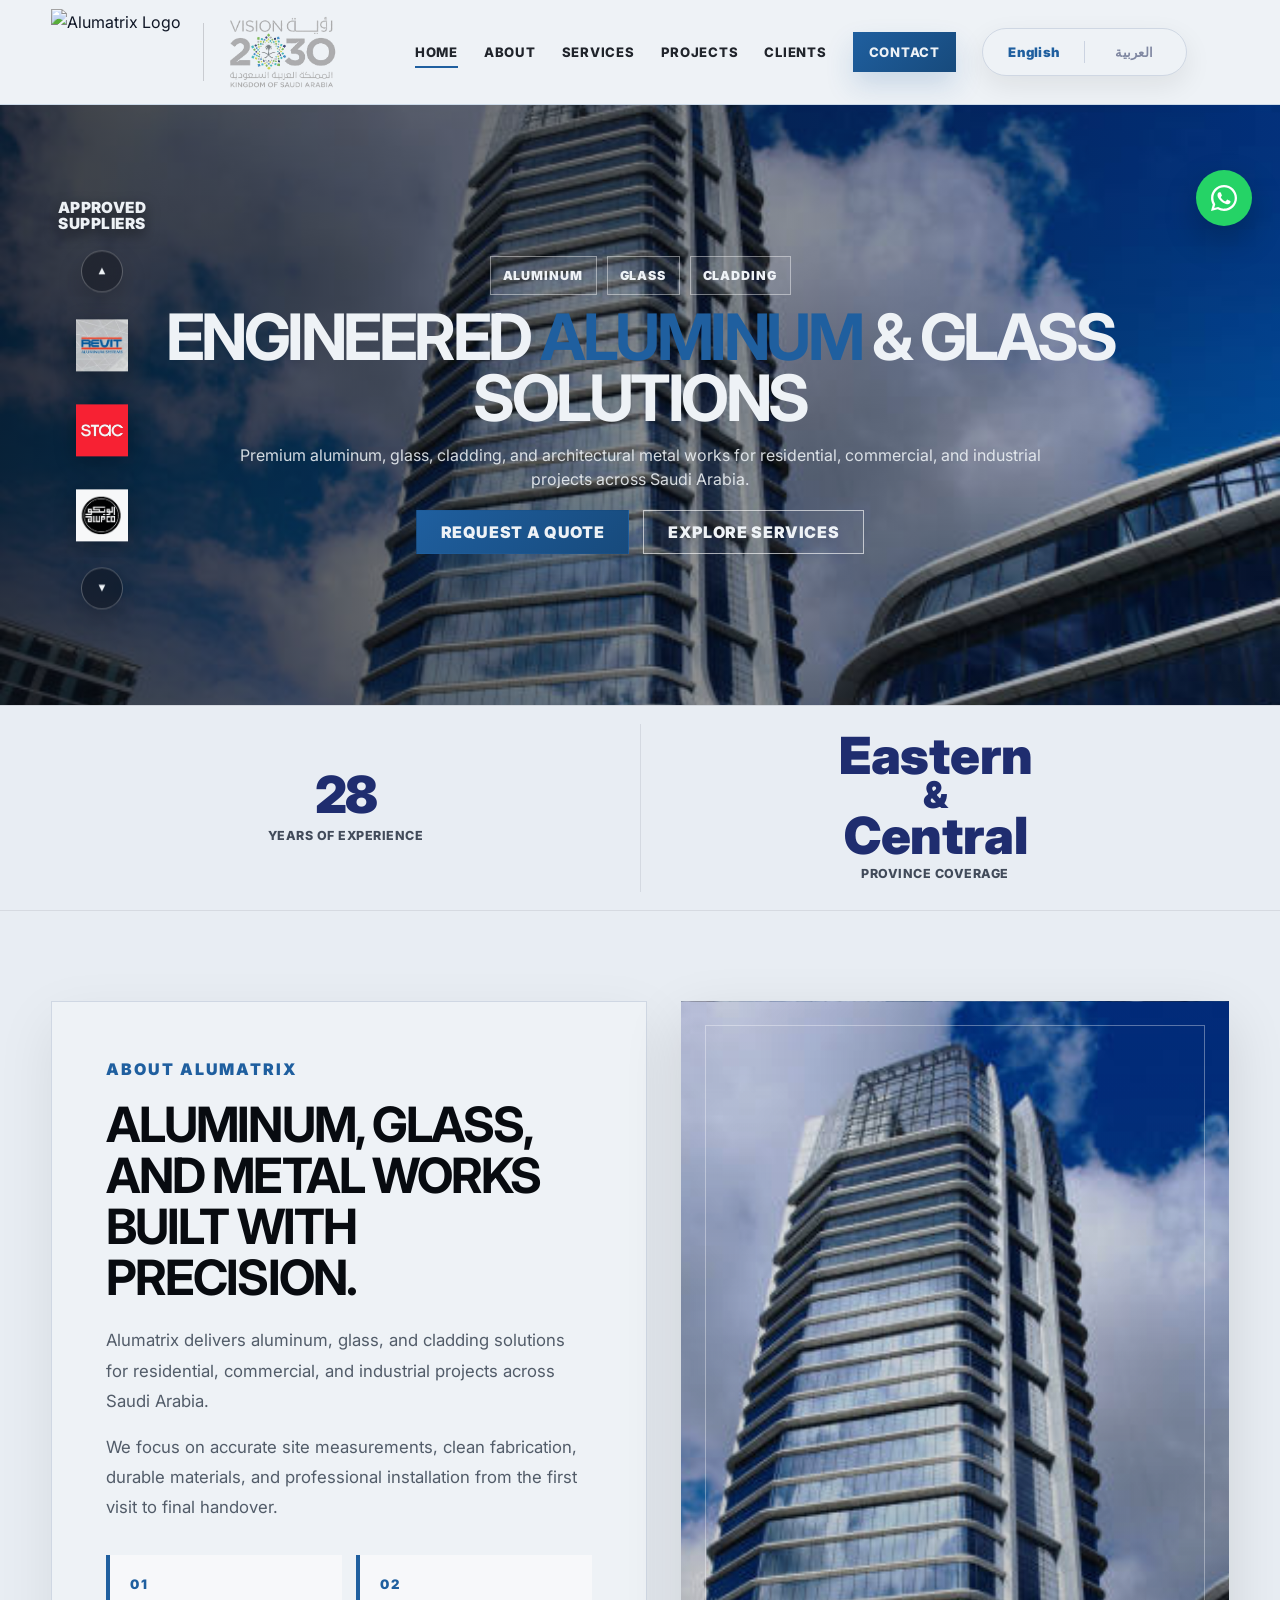
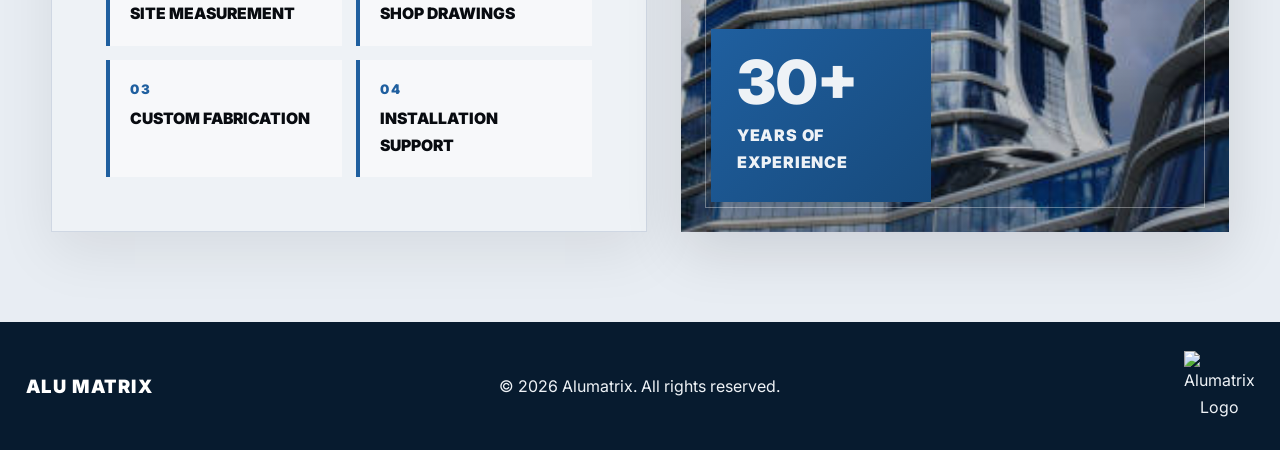
==== commit fb83cf5f: "Update index.html" ====
--- a/index.html
+++ b/index.html
@@ -1,8 +1,6 @@
 <!DOCTYPE html>
 <html lang="en">
 <head>
-  <link rel="icon" type="image/png" href="images/favicon.png?v=2">
-<link rel="shortcut icon" type="image/png" href="images/favicon.png?v=2">
   <meta charset="UTF-8">
   <meta name="viewport" content="width=device-width, initial-scale=1.0">
 
@@ -115,10 +113,10 @@
             </div>
 
             <div class="hero-partner-card-vertical">
-              <img src="images/alumatrix-logo.png" alt="Alumatrix">
+              <img src="images/partner-4.png" alt="Alumatrix">
             </div>
             <div class="hero-partner-card-vertical">
-              <img src="images/alumatrix-logo.png" alt="Alumatrix">
+              <img src="images/partner-5.png" alt="Alumatrix">
             </div>
 
           </div>
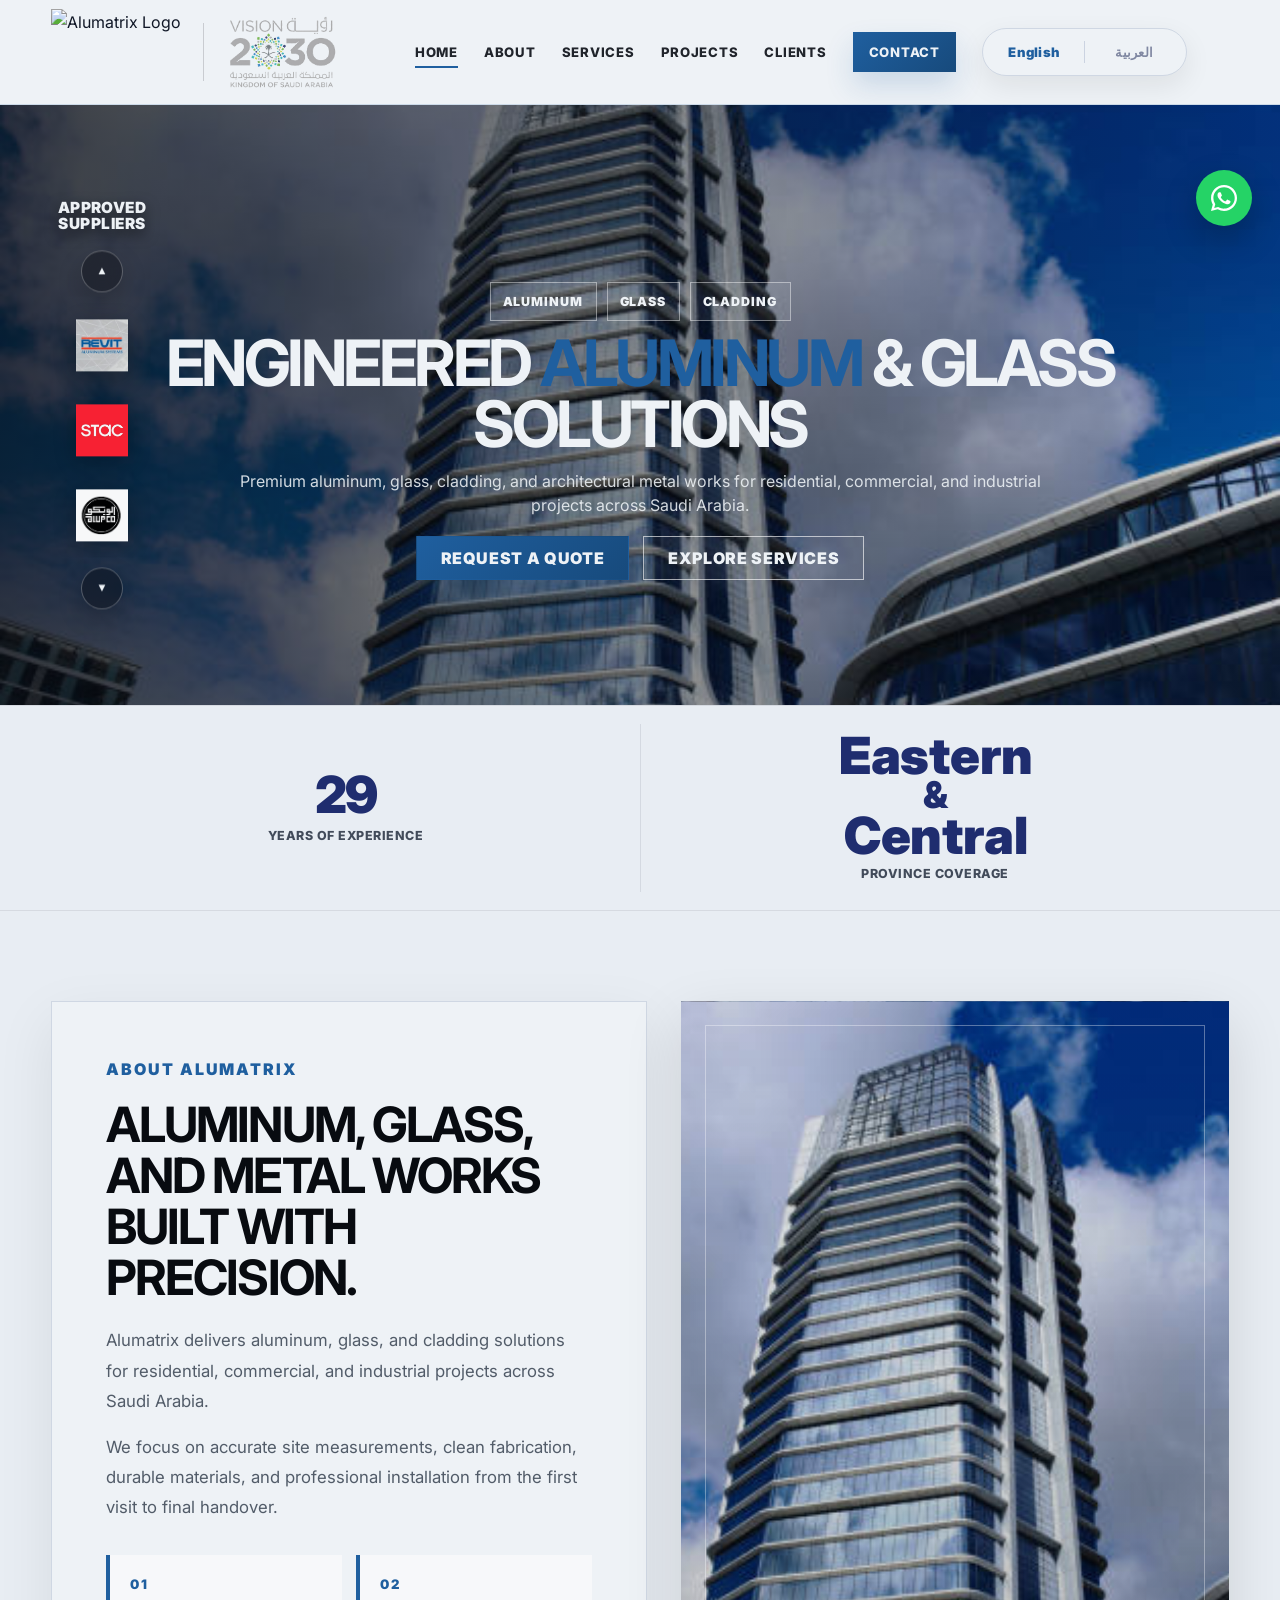
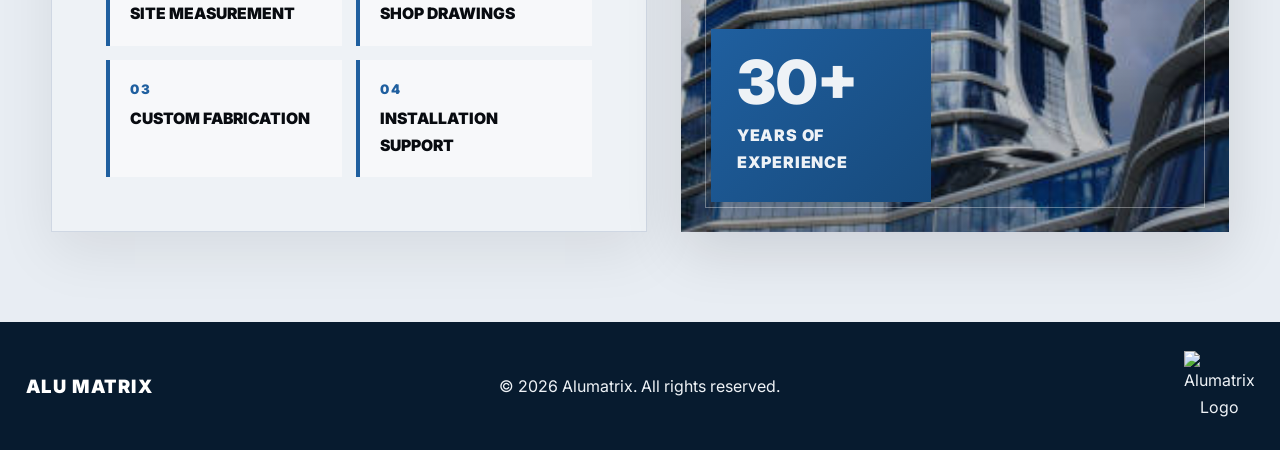
==== commit 0ec15231: "Update index.html" ====
--- a/index.html
+++ b/index.html
@@ -550,7 +550,7 @@
   </script>
 <a
   class="whatsapp-float"
-  href="https://wa.me/96171612169"
+   href="https://wa.me/966504921060"
   target="_blank"
   rel="noopener"
   aria-label="Chat on WhatsApp"
--- a/styles.css
+++ b/styles.css
@@ -10208,4 +10208,98 @@
 .file-upload-label input {
   max-width: 210px !important;
   font-size: 0.85rem !important;
-}+}
+.lightbox,
+.gallery-lightbox,
+.modal-gallery {
+  direction: ltr;
+}
+
+.lightbox .prev,
+.gallery-lightbox .prev,
+.modal-gallery .prev {
+  left: 8%;
+  right: auto;
+}
+
+.lightbox .next,
+.gallery-lightbox .next,
+.modal-gallery .next {
+  right: 8%;
+  left: auto;
+}
+.lightbox-arrow,
+.lightbox-prev,
+.lightbox-next {
+  direction: ltr;
+}
+
+.lightbox-prev {
+  left: 8%;
+  right: auto;
+}
+
+.lightbox-next {
+  right: 8%;
+  left: auto;
+}
+/* Fix Arabic gallery arrows */
+html[dir="rtl"] .gallery-modal,
+html[dir="rtl"] .gallery-box,
+html[dir="rtl"] .gallery-arrow {
+  direction: ltr !important;
+  unicode-bidi: isolate !important;
+}
+
+html[dir="rtl"] .gallery-prev {
+  left: 28px !important;
+  right: auto !important;
+}
+
+html[dir="rtl"] .gallery-next {
+  right: 28px !important;
+  left: auto !important;
+}
+
+@media (max-width: 1180px) {
+  html[dir="rtl"] .gallery-prev {
+    left: 12px !important;
+    right: auto !important;
+  }
+
+  html[dir="rtl"] .gallery-next {
+    right: 12px !important;
+    left: auto !important;
+  }
+}
+/* Fix Arabic hero title line spacing */
+html[dir="rtl"] .hero-title,
+html[dir="rtl"] .hero h1,
+html[dir="rtl"] .hero-content h1 {
+  line-height: 1.25 !important;
+}
+/* Browser fix: stop supplier title from hiding under header */
+.hero {
+  padding-top: 140px !important;
+}
+
+.supplier-sidebar,
+.approved-suppliers,
+.suppliers-strip,
+.hero-suppliers {
+  top: 150px !important;
+}
+
+/* For shorter / zoomed browser windows */
+@media (max-height: 800px) {
+  .hero {
+    padding-top: 155px !important;
+  }
+
+  .supplier-sidebar,
+  .approved-suppliers,
+  .suppliers-strip,
+  .hero-suppliers {
+    top: 165px !important;
+  }
+}
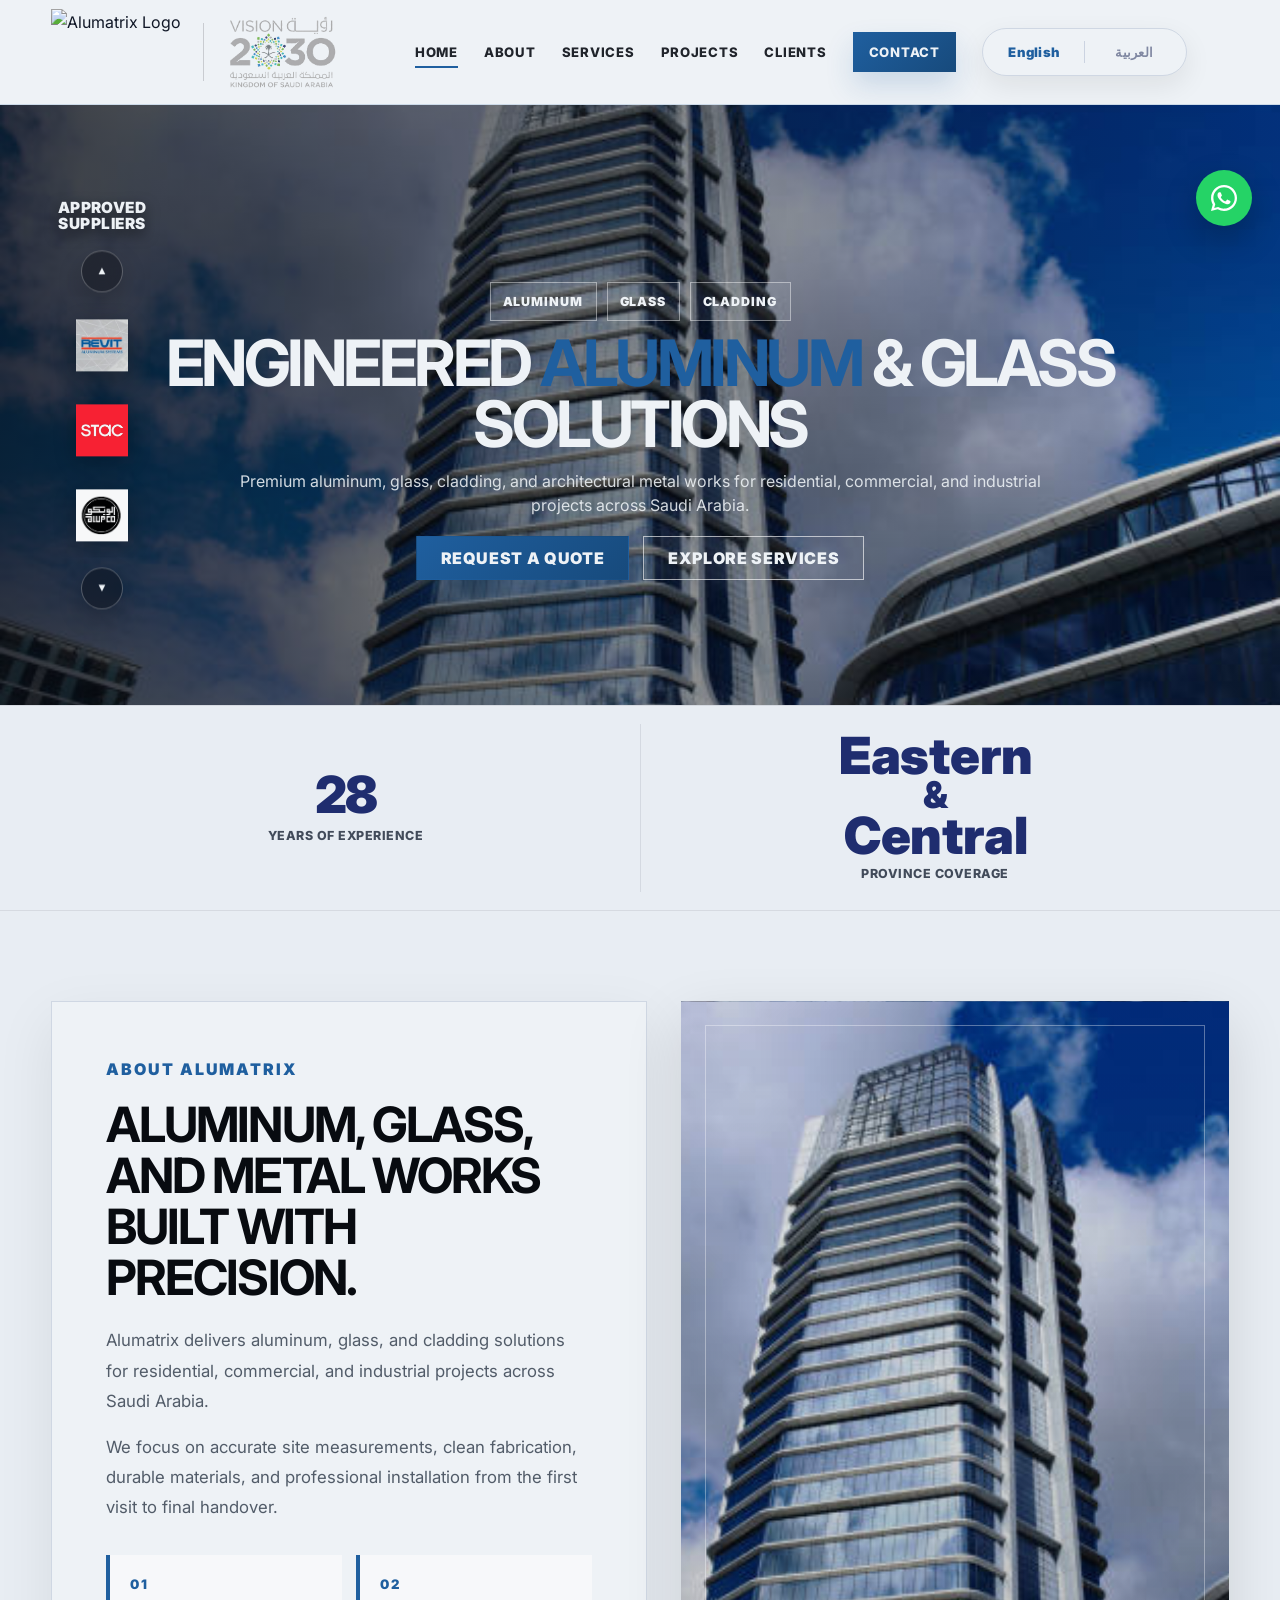
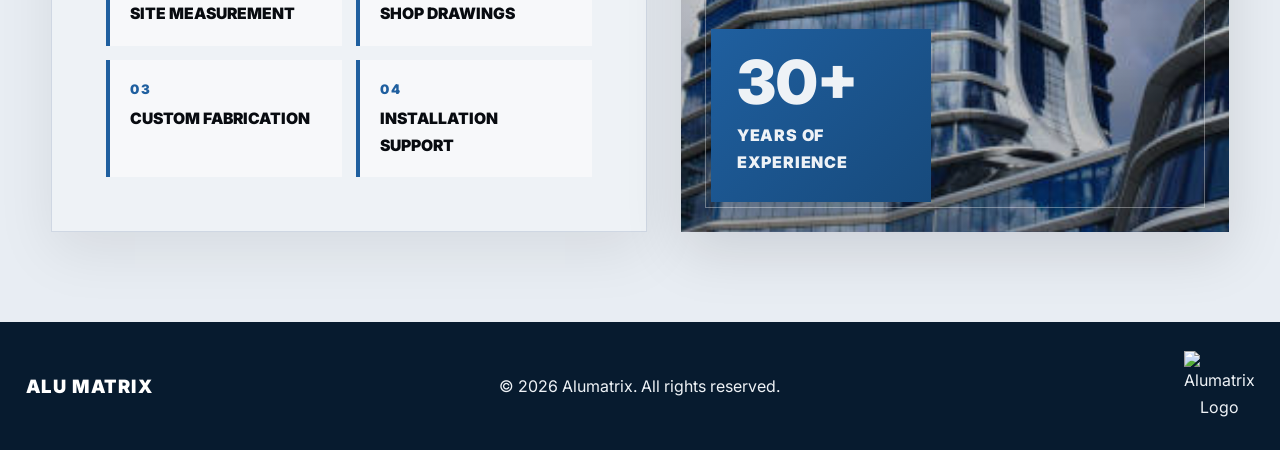
==== commit 35690efa: "Update index.html" ====
--- a/index.html
+++ b/index.html
@@ -10,7 +10,9 @@
   <link rel="preconnect" href="https://fonts.googleapis.com">
   <link rel="preconnect" href="https://fonts.gstatic.com" crossorigin>
   <link href="https://fonts.googleapis.com/css2?family=Cairo:wght@400;600;700;800;900&family=Inter:wght@400;500;600;700;800;900&display=swap" rel="stylesheet">
-<link rel="icon" type="image/png" href="images/favicon.png">
+  <link rel="icon" href="/favicon.ico" sizes="any">
+  <link rel="icon" href="/favicon.ico" sizes="any">
+  <link rel="icon" type="image/png" href="images/favicon.png">
 <link rel="apple-touch-icon" href="images/favicon.png">
   <link rel="stylesheet" href="styles.css">
 </head>
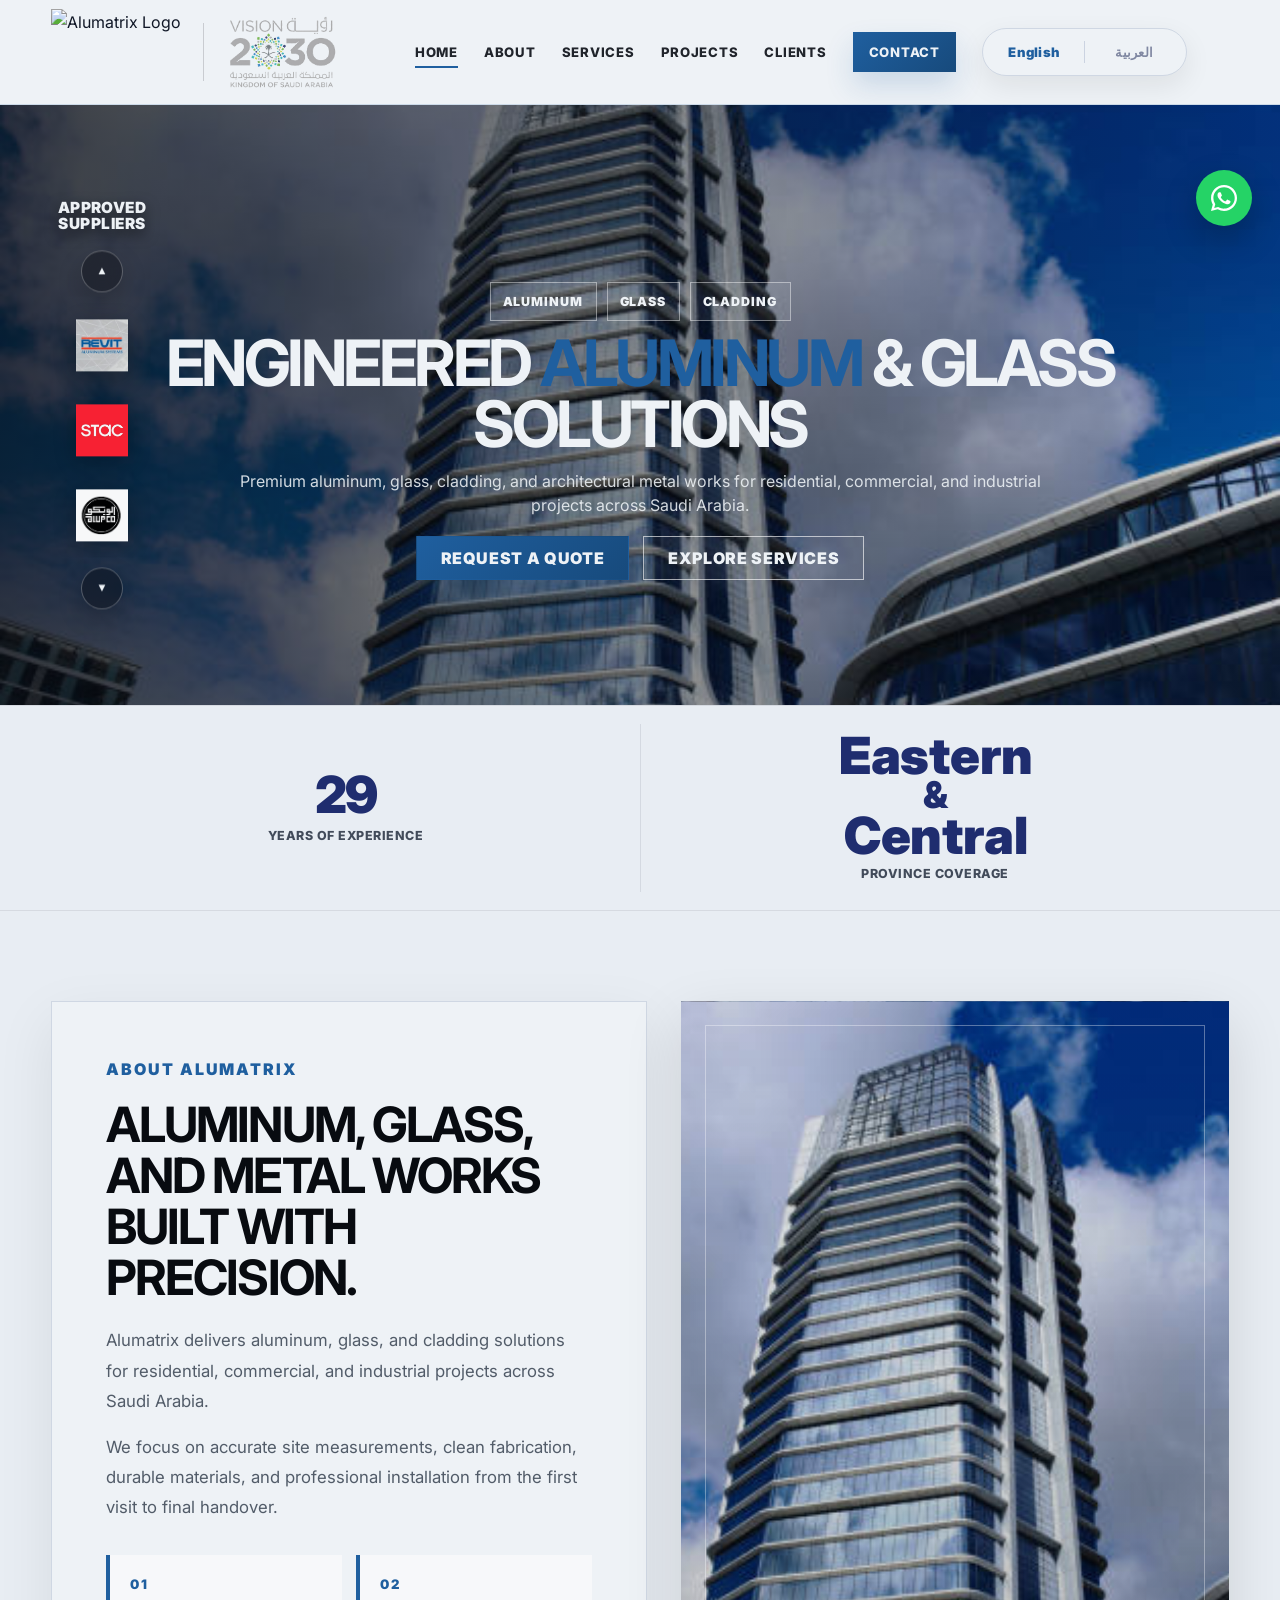
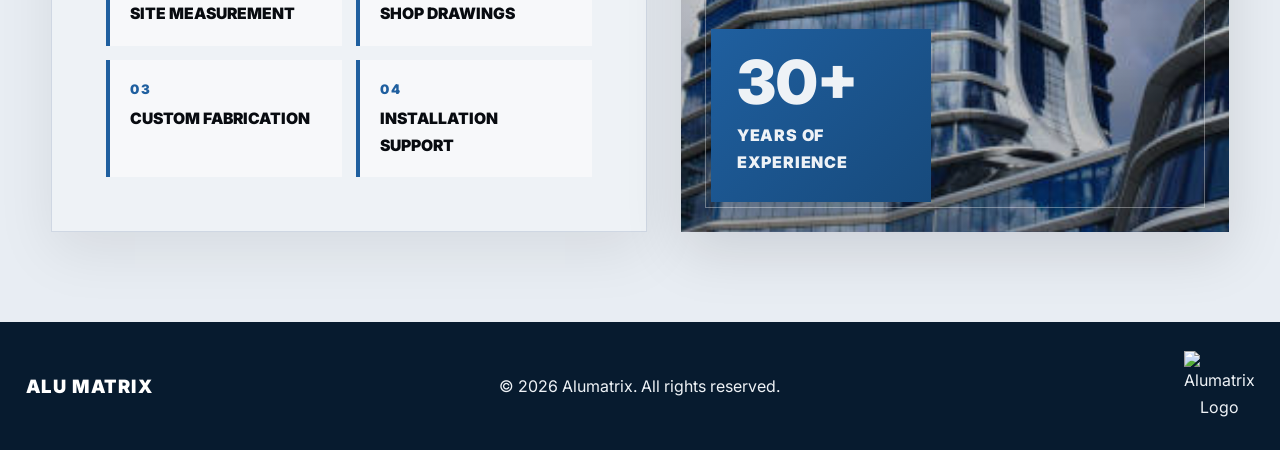
==== commit 8f276d13: "Update index.html" ====
--- a/index.html
+++ b/index.html
@@ -11,7 +11,7 @@
   <link rel="preconnect" href="https://fonts.gstatic.com" crossorigin>
   <link href="https://fonts.googleapis.com/css2?family=Cairo:wght@400;600;700;800;900&family=Inter:wght@400;500;600;700;800;900&display=swap" rel="stylesheet">
   <link rel="icon" href="/favicon.ico" sizes="any">
-  <link rel="icon" href="/favicon.ico" sizes="any">
+  <link rel="icon" href="/images/favicon.ico" sizes="any">
   <link rel="icon" type="image/png" href="images/favicon.png">
 <link rel="apple-touch-icon" href="images/favicon.png">
   <link rel="stylesheet" href="styles.css">
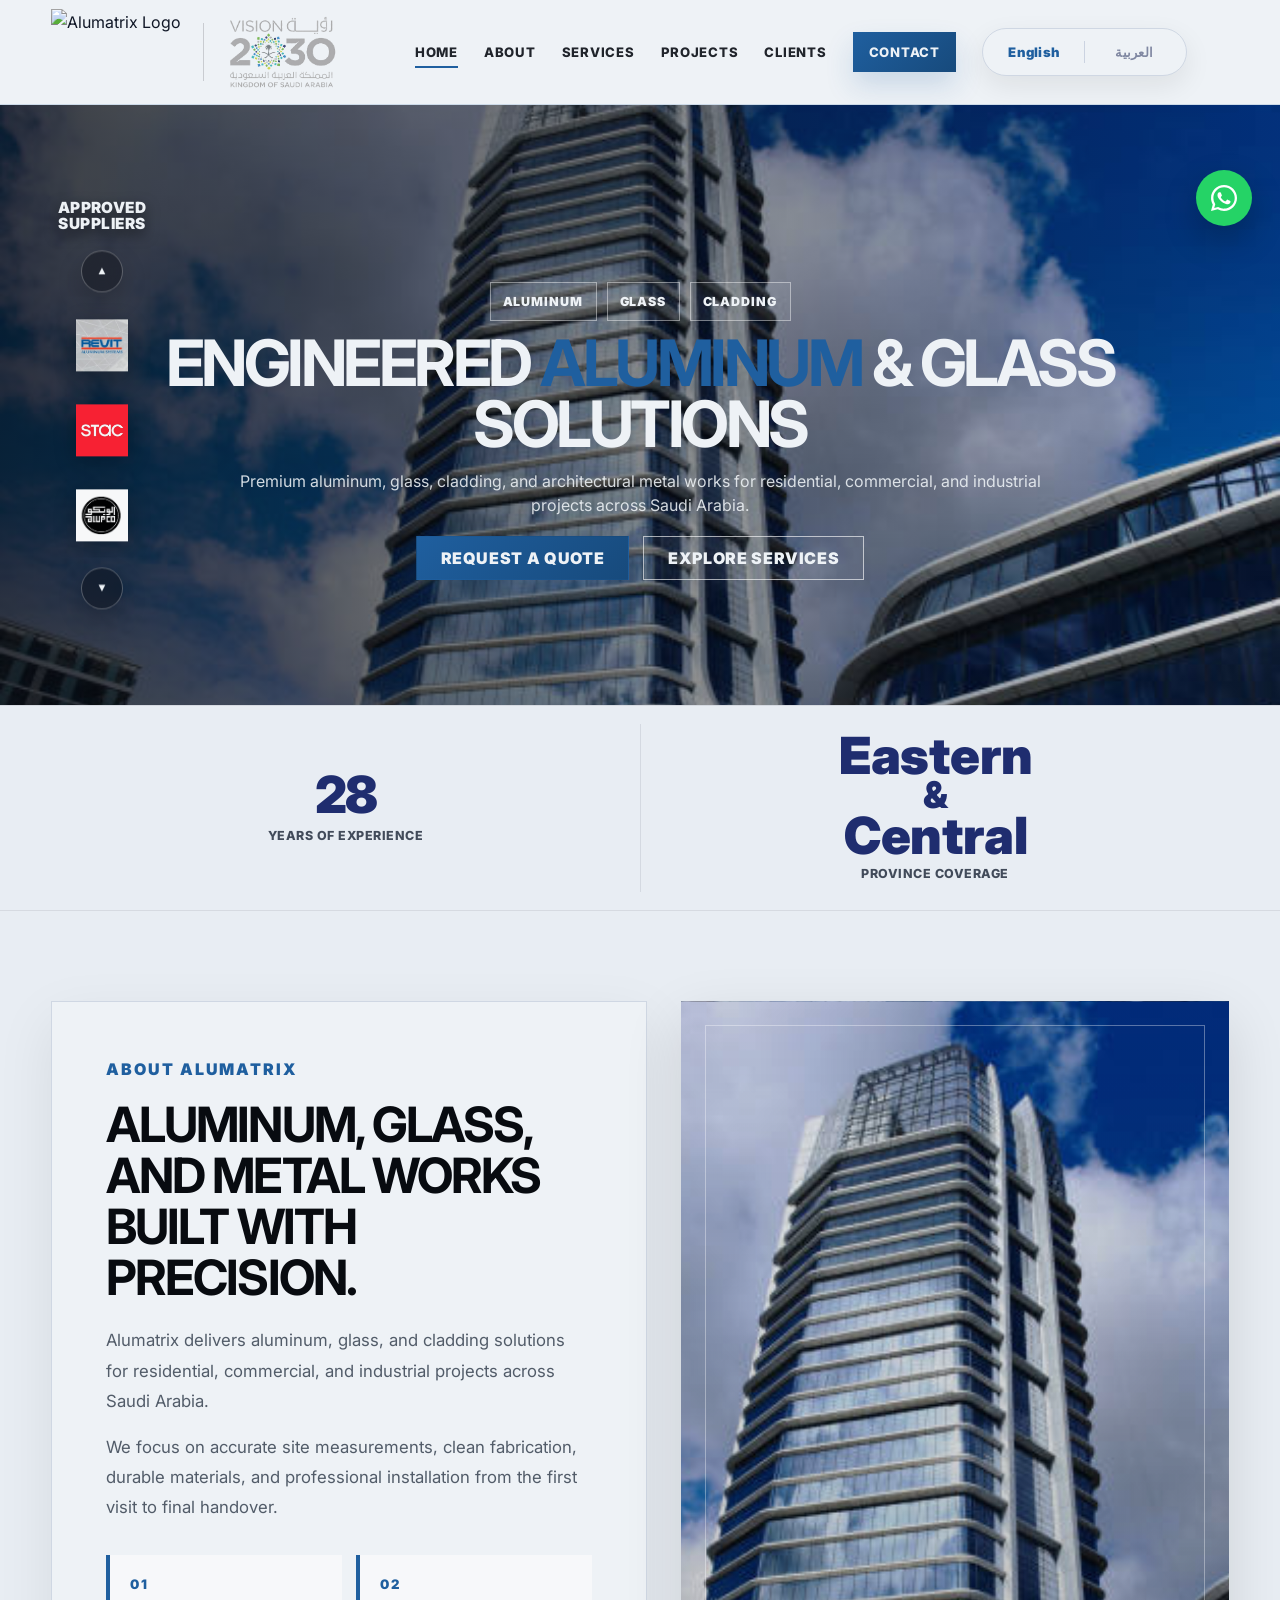
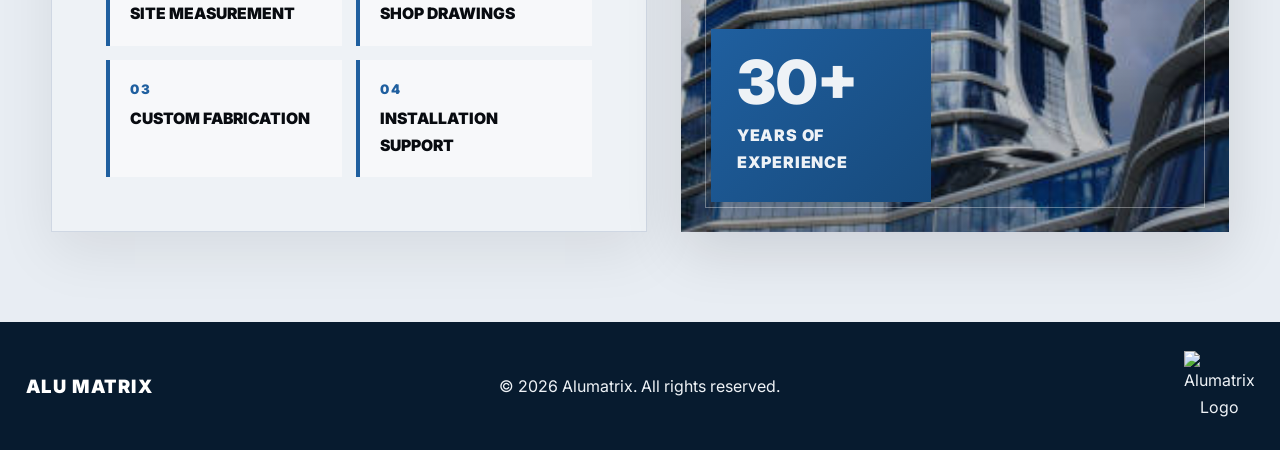
==== commit 9d8d2f5a: "Update index.html" ====
--- a/index.html
+++ b/index.html
@@ -10,7 +10,6 @@
   <link rel="preconnect" href="https://fonts.googleapis.com">
   <link rel="preconnect" href="https://fonts.gstatic.com" crossorigin>
   <link href="https://fonts.googleapis.com/css2?family=Cairo:wght@400;600;700;800;900&family=Inter:wght@400;500;600;700;800;900&display=swap" rel="stylesheet">
-  <link rel="icon" href="/favicon.ico" sizes="any">
   <link rel="icon" href="/images/favicon.ico" sizes="any">
   <link rel="icon" type="image/png" href="images/favicon.png">
 <link rel="apple-touch-icon" href="images/favicon.png">
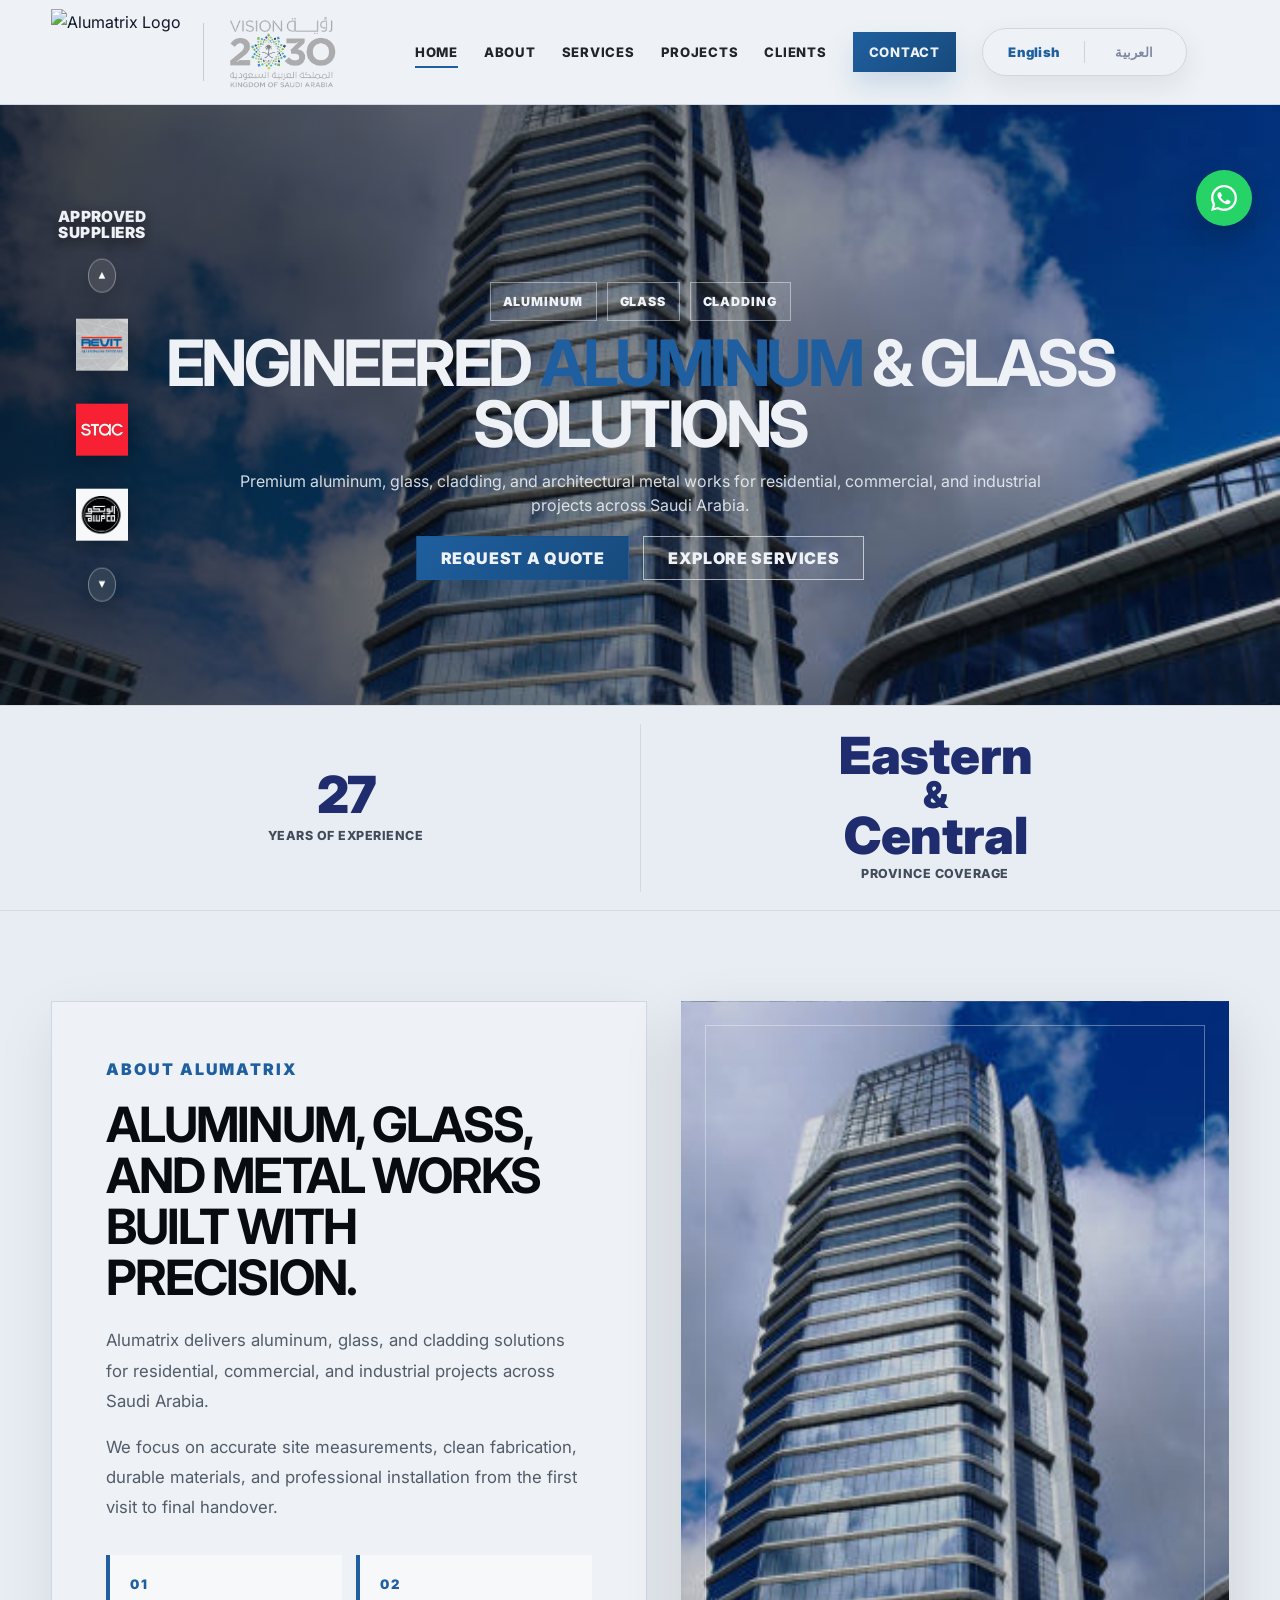
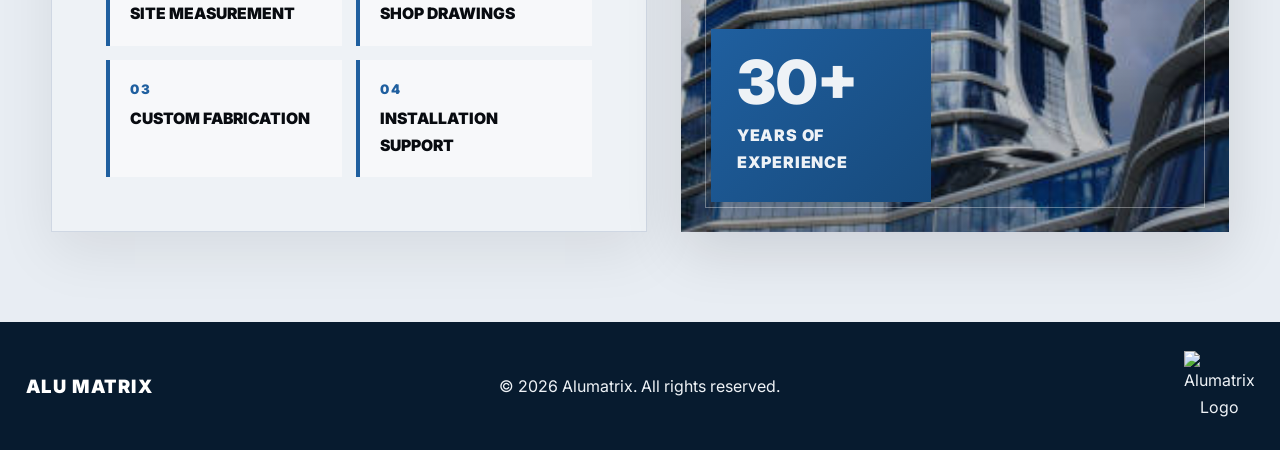
==== commit 83b2159b: "Update index.html" ====
--- a/index.html
+++ b/index.html
@@ -114,7 +114,7 @@
             </div>
 
             <div class="hero-partner-card-vertical">
-              <img src="images/partner-4.png" alt="Alumatrix">
+              <img src="images/partner-4.png?v=2" alt="Alumatrix">
             </div>
             <div class="hero-partner-card-vertical">
               <img src="images/partner-5.png" alt="Alumatrix">
